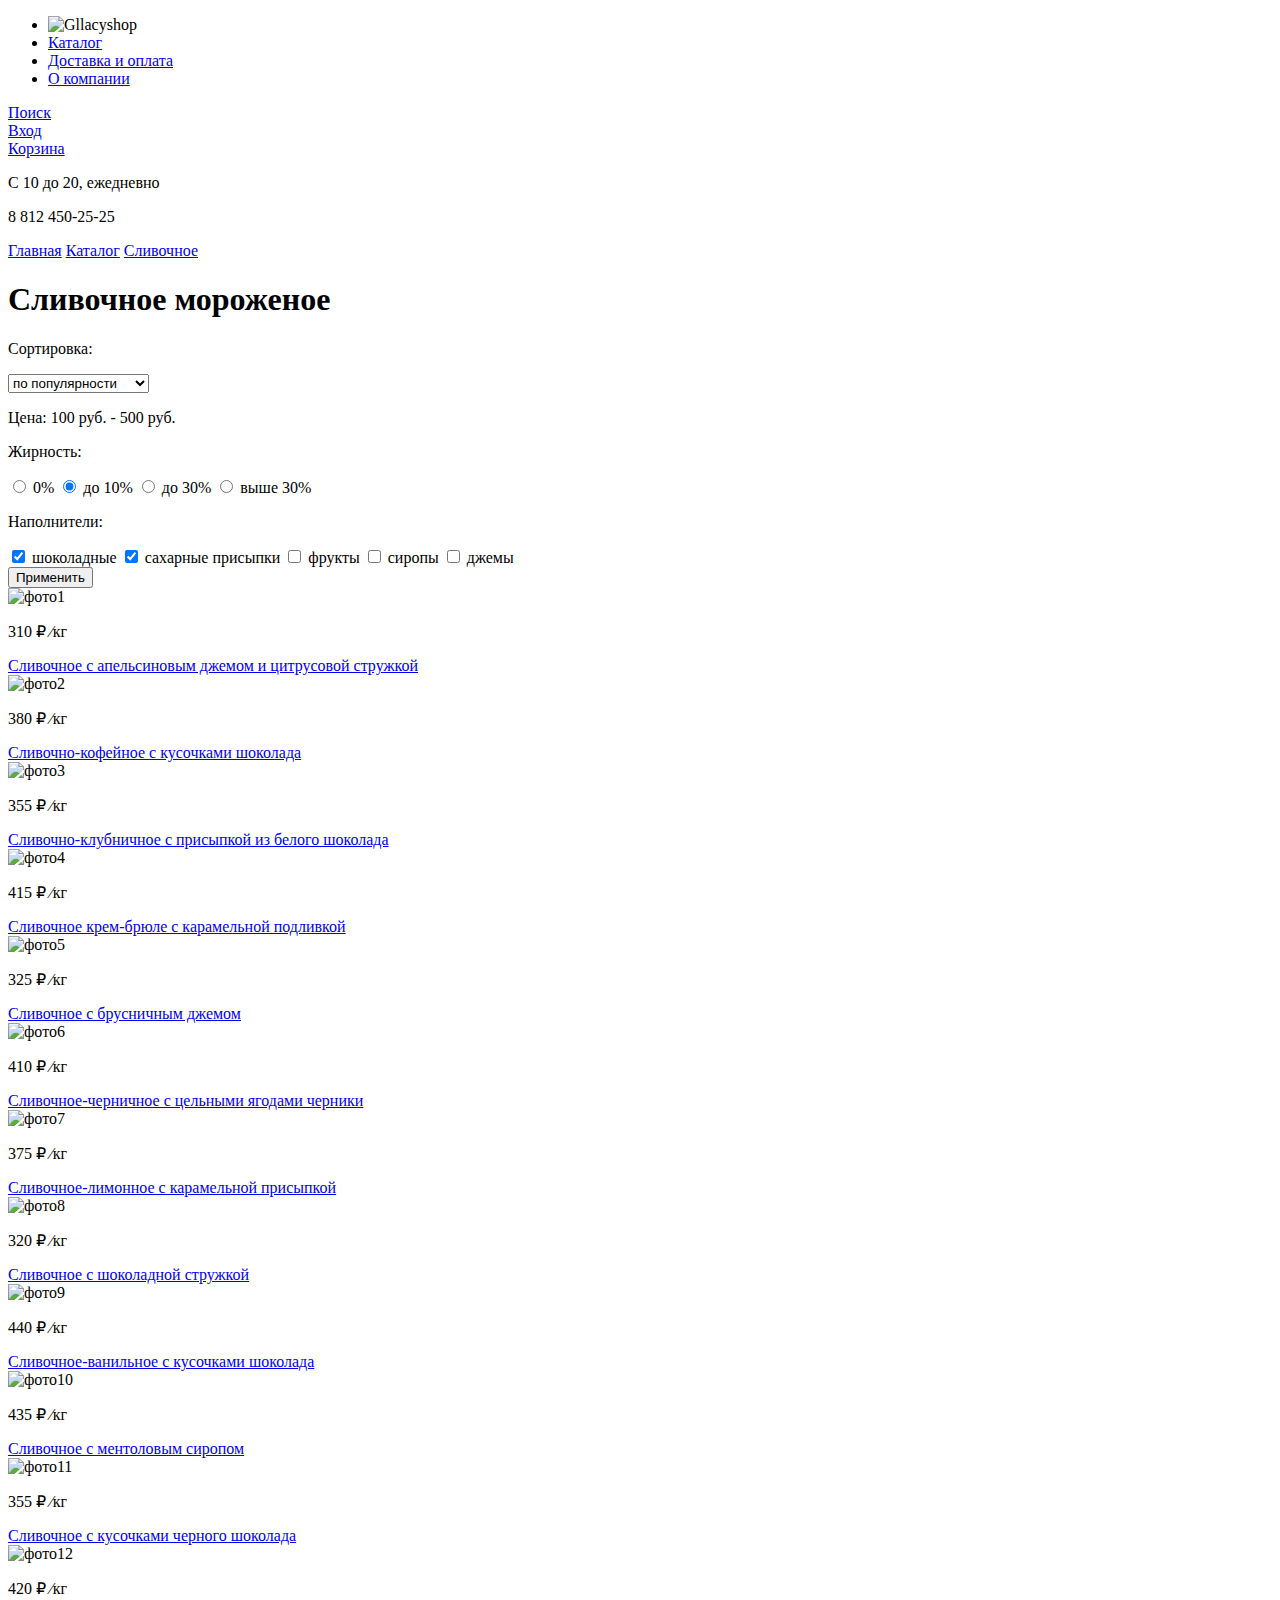
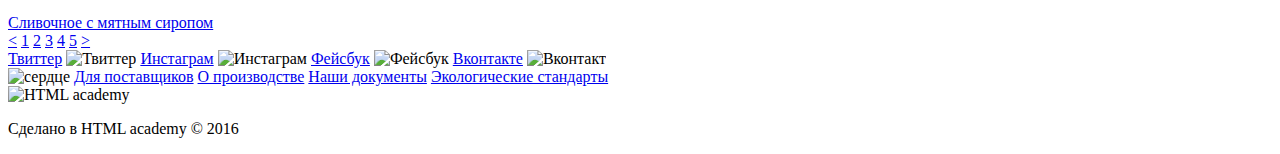
==== catalog.html @ b1a3d91c "сделала разметку страницы каталога" ====
<!DOCTYPE html>
<html lang="ru">
  <head>
    <meta charset="utf-8">
    <title>HTML Academy: Глейси</title>
  </head>
  <body>
	  <header class="main-header">
      <div class="container">
        <nav class="main-navigation">
          <ul>
            <li>
              <div class="index-logo">
                <a href="#" alt="на главную стрницу"></a>
                  <img src="img/icon-logo.png" width="100" height="20" alt="Gllacyshop">
              </div>
            </li>
            <li>
              <a href="#">Каталог</a>
            </li>
            <li>
              <a href="#">Доставка и оплата</a>
            </li>
            <li>
              <a href="#">О компании</a>
            </li>
          </ul>
        </nav>
        <div class="search">
        	<a class="page-search" href="#">Поиск</a>
        </div>
        <div class="user-block">
          <a class="login" href="#">Вход</a>
        </div>
        <div class="basket">
        	<a class="page-basket" href="#">Корзина</a>
           <!--всплывающие окна-->
        </div>
        <div class="info">
        	<p class="time">C 10 до 20, ежедневно</p>
        	<p class="telepfone">8 812 450-25-25</p>
        </div>
      </div>
    </header>
    <main class="container">
    	<div class="title-page">
        <div class="breadcrumbs">
          <a href="#">Главная</a>
          <a href="#">Каталог</a>
          <a class="no-activ" href="#">Сливочное</a>
        </div>
        <div class="title">
          <h1>Сливочное мороженое</h1>
        </div>
      </div>
      <form action="#" method="post" class="filters">
        <div class="filter-collating">
          <p class="filter-title">Сортировка:</p>
          <select name="collating">
            <option value="по популярности">по популярности</option>
            <option value="сначала недорогие">сначала недорогие</option>
            <option value="сначала дорогие">сначала дорогие</option>
            <option value="по жирности">по жирности</option>
          </select>
        </div>
        <div class="filter-price">
          <p class="filter-title">Цена: 100 руб. - 500 руб.</p>
          <div class="range-controls">
            <div class="scale">
              <div style="margin-left:50px; width:100px;" class="bar"></div>
            </div>
            <div class="toggle min-toggle"></div>
            <div class="toggle max-toggle"></div>
          </div>
        </div>
        <div class="filter-fat">
          <p class="filter-title">Жирность:</p>
          <div class="fat-button">
            <input class="cycle" type="radio">
              <label for="option-field">0%</label>
            <input class="cycle" type="radio" checked>
              <label for="option-field">до 10%</label>
            <input class="cycle" type="radio">
              <label for="option-field">до 30%</label>
            <input class="cycle" type="radio">
              <label for="option-field">выше 30%</label>
          </div>
        </div>
        <div class="filter-topping">
          <p class="filter-title">Наполнители:</p>
          <div class="topping-button">
            <input class="square" type="checkbox" checked>
              <label for="option-field">шоколадные</label>
            <input class="square" type="checkbox" checked>
              <label for="option-field">сахарные присыпки</label>
            <input class="square" type="checkbox">
              <label for="option-field">фрукты</label>
            <input class="square" type="checkbox">
              <label for="option-field">сиропы</label>
            <input class="square" type="checkbox">
              <label for="option-field">джемы</label>
          </div>
        </div>
        <input class="box-use" type="submit" value="Применить">
      </form>  
      </div>
  		<div class="product">
  			<div class="product-preview">
  				<img src="img/product-foto-1.png" class="foto-preview" width="100" height="100" alt="фото1">
  				<p class="price">310 &#8381; &frasl;кг</p>
  				<a class="preview-text" href="#">Сливочное с апельсиновым джемом и цитрусовой стружкой</a>
  			</div>
  			<div class="product-preview">
  				<img src="img/product-foto-2.png" class="foto-preview" width="100" height="100" alt="фото2">
  				<p class="price">380 &#8381; &frasl;кг</p>
  				<a class="preview-text" href="#">Сливочно-кофейное с кусочками шоколада</a>
  			</div>
  			<div class="product-preview">
  				<img src="img/product-foto-3.png" class="foto-preview" width="100" height="100" alt="фото3">
  				<p class="price">355 &#8381; &frasl;кг</p>
  				<a class="preview-text" href="#">Сливочно-клубничное с присыпкой из белого шоколада</a>
          <!--<a class="btn" href="#">Быстрый просмотр</a>-->
  			</div>
  			<div class="product-preview">
  				<img src="img/product-foto-4.png" class="foto-preview" width="100" height="100" alt="фото4">
  				<p class="price">415 &#8381; &frasl;кг</p>
  				<a class="preview-text" href="#">Сливочное крем-брюле с карамельной подливкой</a>
  			</div>
        <div class="product-preview">
          <img src="img/product-foto-5.png" class="foto-preview" width="100" height="100" alt="фото5">
          <p class="price">325 &#8381; &frasl;кг</p>
          <a class="preview-text" href="#">Сливочное с брусничным джемом</a>
        </div>
        <div class="product-preview">
          <img src="img/product-foto-6.png" class="foto-preview" width="100" height="100" alt="фото6">
          <p class="price">410 &#8381; &frasl;кг</p>
          <a class="preview-text" href="#">Сливочное-черничное с цельными ягодами черники</a>
        </div>
        <div class="product-preview">
          <img src="img/product-foto-7.png" class="foto-preview" width="100" height="100" alt="фото7">
          <p class="price">375 &#8381; &frasl;кг</p>
          <a class="preview-text" href="#">Сливочное-лимонное с карамельной присыпкой</a>
        </div>
        <div class="product-preview">
          <img src="img/product-foto-8.png" class="foto-preview" width="100" height="100" alt="фото8">
          <p class="price">320 &#8381; &frasl;кг</p>
          <a class="preview-text" href="#">Сливочное с шоколадной стружкой</a>
        </div>
        <div class="product-preview">
          <img src="img/product-foto-9.png" class="foto-preview" width="100" height="100" alt="фото9">
          <p class="price">440 &#8381; &frasl;кг</p>
          <a class="preview-text" href="#">Сливочное-ванильное с кусочками шоколада</a>
        </div>
        <div class="product-preview">
          <img src="img/product-foto-10.png" class="foto-preview" width="100" height="100" alt="фото10">
          <p class="price">435 &#8381; &frasl;кг</p>
          <a class="preview-text" href="#">Сливочное с ментоловым сиропом</a>
        </div>
        <div class="product-preview">
          <img src="img/product-foto-11.png" class="foto-preview" width="100" height="100" alt="фото11">
          <p class="price">355 &#8381; &frasl;кг</p>
          <a class="preview-text" href="#">Сливочное с кусочками черного шоколада</a>
        </div>
        <div class="product-preview">
          <img src="img/product-foto-12.png" class="foto-preview" width="100" height="100" alt="фото12">
          <p class="price">420 &#8381; &frasl;кг</p>
          <a class="preview-text" href="#">Сливочное с мятным сиропом</a>
        </div>
  		</div>
      <div class="page">
        <a href="#"><</a>
        <a href="#">1</a>
        <a href="#">2</a>
        <a href="#">3</a>
        <a href="#">4</a>
        <a href="#">5</a>
        <a href="#">></a>
      </div>
    </main>
    <footer class="main-footer">
      <div class="container">
        <section class="footer-social">
	        <a class="social-btn social-btn-tw" href="#">Твиттер</a>
            <img src="img/logo-tw.png" class="foto-preview" width="10" height="10" alt="Твиттер">
	        <a class="social-btn social-btn-inst" href="#">Инстаграм</a>
            <img src="img/logo-ig.png" class="foto-preview" width="10" height="10" alt="Инстаграм">
	        <a class="social-btn social-btn-fb" href="#">Фейсбук</a>
            <img src="img/logo-fb.png" class="foto-preview" width="10" height="10" alt="Фейсбук">
          <a class="social-btn social-btn-vk" href="#">Вконтакте</a>
            <img src="img/logo-vk.png" class="foto-preview" width="10" height="10" alt="Вконтакт">
        </section>
        <div class="detail">
          <img src="img/icone-heart.png" class="heart" width="10" height="10" alt="сердце">
        	<a class="detail-text" href="#">Для поставщиков</a>
        	<a class="detail-text" href="#">О производстве</a>
        	<a class="detail-text" href="#">Наши документы</a>
        	<a class="detail-text" href="#">Экологические стандарты</a>
        </div>
        <section class="footer-copyright">
          <div class="icon-logo">
            <a href="#" alt="на сайт разработчика"></a>
	            <img src="img/icon-logo.png" width="100" height="20" alt="HTML academy">
	          <p>Сделано в HTML academy &copy; 2016</p>
          </div>
        </section>
      </div>
    </footer>
  </body>
</html>
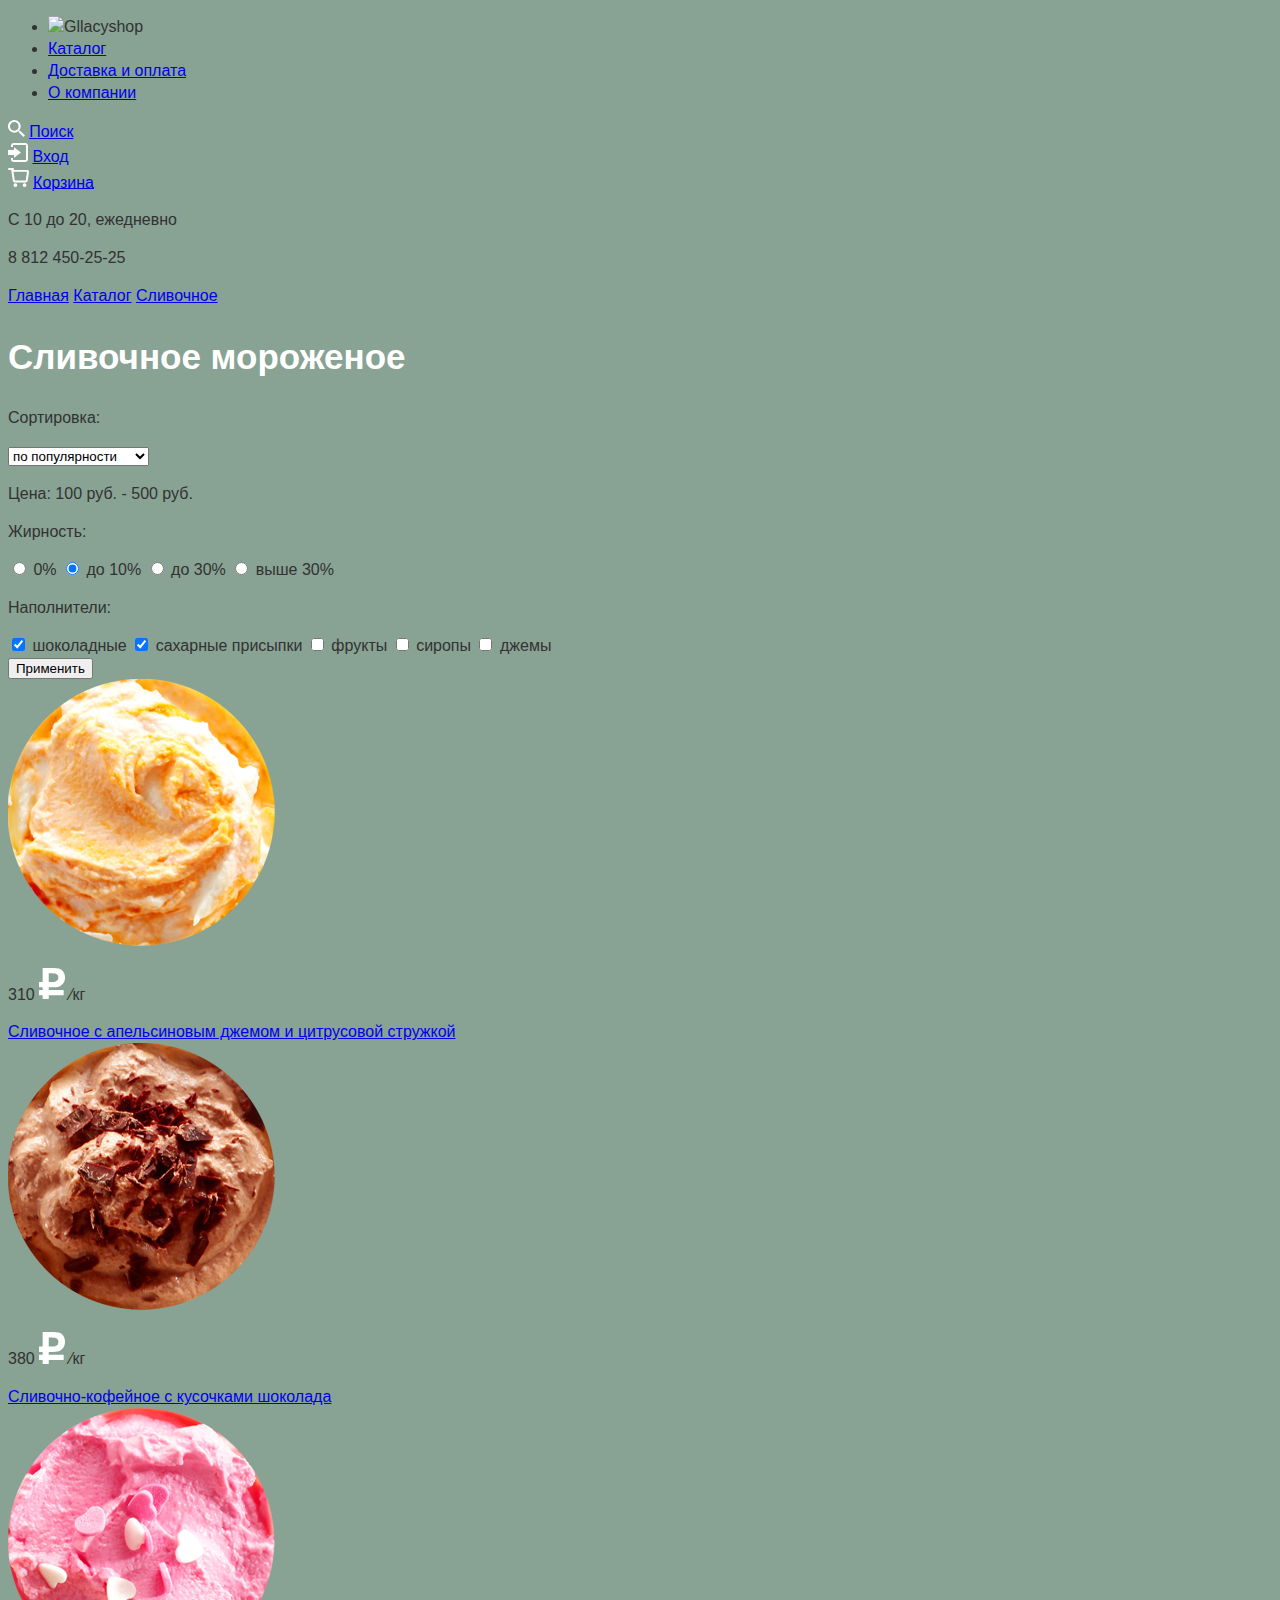
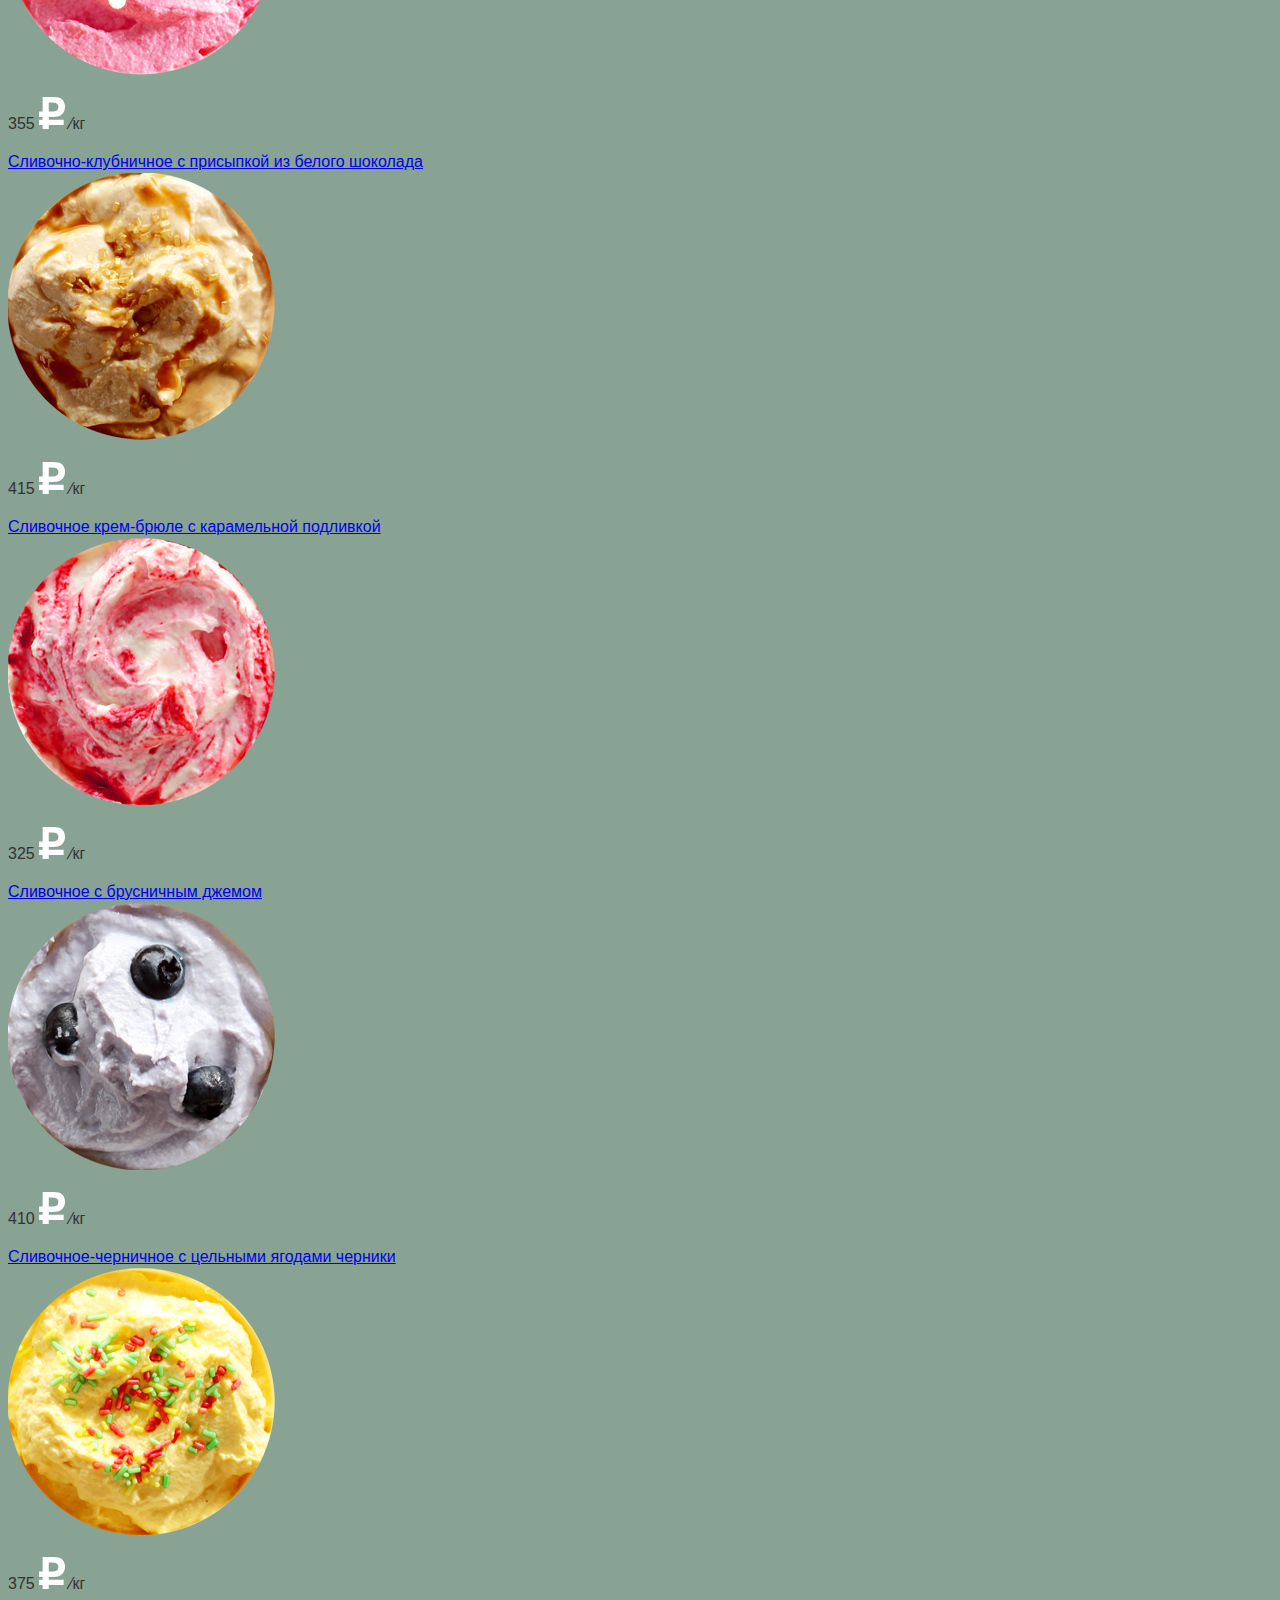
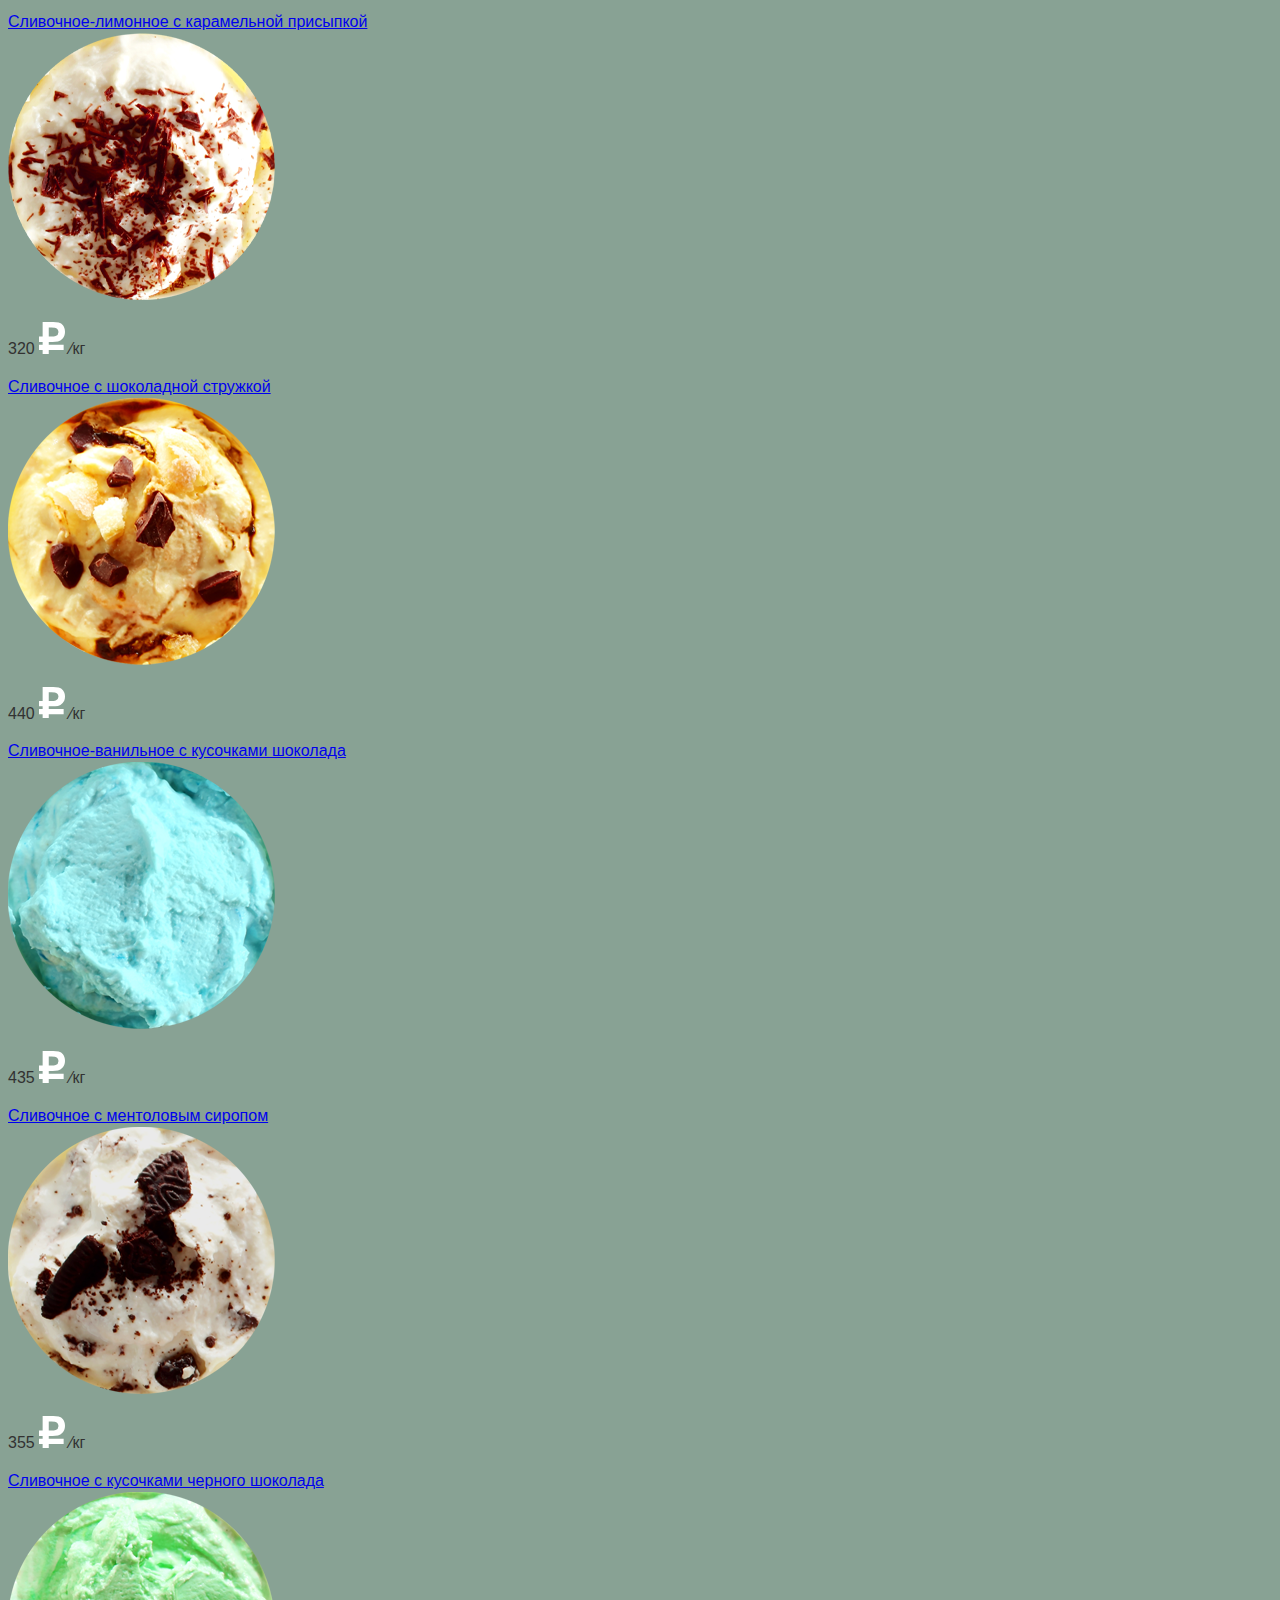
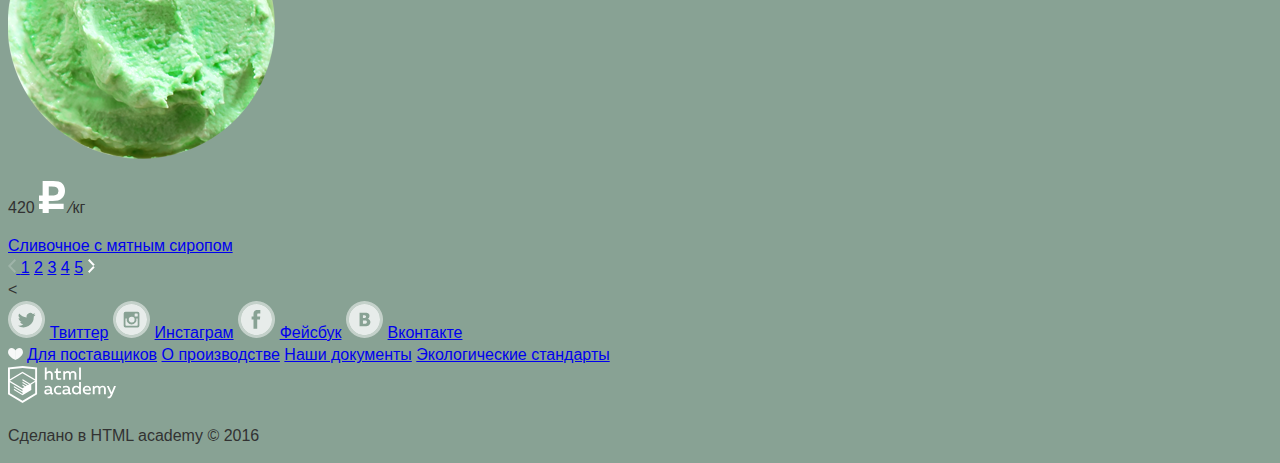
==== commit e39e4bb4: "подключила стили к разметке" ====
--- a/catalog.html
+++ b/catalog.html
@@ -2,6 +2,7 @@
 <html lang="ru">
   <head>
     <meta charset="utf-8">
+    <link href="css/style.css" rel="stylesheet">
     <title>HTML Academy: Глейси</title>
   </head>
   <body>
@@ -12,7 +13,7 @@
             <li>
               <div class="index-logo">
                 <a href="#" alt="на главную стрницу"></a>
-                  <img src="img/icon-logo.png" width="100" height="20" alt="Gllacyshop">
+                  <img src="img/logo.svg" alt="Gllacyshop">
               </div>
             </li>
             <li>
@@ -27,18 +28,23 @@
           </ul>
         </nav>
         <div class="search">
-        	<a class="page-search" href="#">Поиск</a>
+          <img src="img/icon-search.svg" alt="Лупа»">
+          <a class="page-search" href="#">Поиск</a>
+            <!--всплывающие окна-->
         </div>
         <div class="user-block">
-          <a class="login" href="#">Вход</a>
+          <img src="img/icon-input.svg" alt="Вход»">
+          <a class="login" href="#">Вход</a> 
+            <!--всплывающие окна-->
         </div>
         <div class="basket">
-        	<a class="page-basket" href="#">Корзина</a>
-           <!--всплывающие окна-->
+          <img src="img/icon-basket.svg" alt="Корзина»">
+          <a class="page-basket" href="#">Корзина</a>
+            <!--всплывающие окна-->
         </div>
         <div class="info">
-        	<p class="time">C 10 до 20, ежедневно</p>
-        	<p class="telepfone">8 812 450-25-25</p>
+          <p class="time">C 10 до 20, ежедневно</p>
+          <p class="telepfone">8 812 450-25-25</p>
         </div>
       </div>
     </header>
@@ -50,7 +56,7 @@
           <a class="no-activ" href="#">Сливочное</a>
         </div>
         <div class="title">
-          <h1>Сливочное мороженое</h1>
+          <h2>Сливочное мороженое</h2>
         </div>
       </div>
       <form action="#" method="post" class="filters">
@@ -103,104 +109,107 @@
         </div>
         <input class="box-use" type="submit" value="Применить">
       </form>  
-      </div>
   		<div class="product">
   			<div class="product-preview">
-  				<img src="img/product-foto-1.png" class="foto-preview" width="100" height="100" alt="фото1">
-  				<p class="price">310 &#8381; &frasl;кг</p>
+  				<img src="img/product-foto-1.png" class="foto-preview" alt="фото1">
+  				<p class="price">310 <img src="img/p.svg" class="ruble" alt="P"> &frasl;кг</p>
   				<a class="preview-text" href="#">Сливочное с апельсиновым джемом и цитрусовой стружкой</a>
   			</div>
   			<div class="product-preview">
-  				<img src="img/product-foto-2.png" class="foto-preview" width="100" height="100" alt="фото2">
-  				<p class="price">380 &#8381; &frasl;кг</p>
+  				<img src="img/product-foto-2.png" class="foto-preview" alt="фото2">
+  				<p class="price">380 <img src="img/p.svg" class="ruble" alt="P"> &frasl;кг</p>
   				<a class="preview-text" href="#">Сливочно-кофейное с кусочками шоколада</a>
   			</div>
   			<div class="product-preview">
-  				<img src="img/product-foto-3.png" class="foto-preview" width="100" height="100" alt="фото3">
-  				<p class="price">355 &#8381; &frasl;кг</p>
+  				<img src="img/product-foto-3.png" class="foto-preview" alt="фото3">
+  				<p class="price">355 <img src="img/p.svg" class="ruble" alt="P"> &frasl;кг</p>
   				<a class="preview-text" href="#">Сливочно-клубничное с присыпкой из белого шоколада</a>
           <!--<a class="btn" href="#">Быстрый просмотр</a>-->
   			</div>
   			<div class="product-preview">
-  				<img src="img/product-foto-4.png" class="foto-preview" width="100" height="100" alt="фото4">
-  				<p class="price">415 &#8381; &frasl;кг</p>
+  				<img src="img/product-foto-4.png" class="foto-preview" alt="фото4">
+  				<p class="price">415 <img src="img/p.svg" class="ruble" alt="P"> &frasl;кг</p>
   				<a class="preview-text" href="#">Сливочное крем-брюле с карамельной подливкой</a>
   			</div>
         <div class="product-preview">
-          <img src="img/product-foto-5.png" class="foto-preview" width="100" height="100" alt="фото5">
-          <p class="price">325 &#8381; &frasl;кг</p>
+          <img src="img/product-foto-5.png" class="foto-preview" alt="фото5">
+          <p class="price">325 <img src="img/p.svg" class="ruble" alt="P"> &frasl;кг</p>
           <a class="preview-text" href="#">Сливочное с брусничным джемом</a>
         </div>
         <div class="product-preview">
-          <img src="img/product-foto-6.png" class="foto-preview" width="100" height="100" alt="фото6">
-          <p class="price">410 &#8381; &frasl;кг</p>
+          <img src="img/product-foto-6.png" class="foto-preview" alt="фото6">
+          <p class="price">410 <img src="img/p.svg" class="ruble" alt="P"> &frasl;кг</p>
           <a class="preview-text" href="#">Сливочное-черничное с цельными ягодами черники</a>
         </div>
         <div class="product-preview">
-          <img src="img/product-foto-7.png" class="foto-preview" width="100" height="100" alt="фото7">
-          <p class="price">375 &#8381; &frasl;кг</p>
+          <img src="img/product-foto-7.png" class="foto-preview" alt="фото7">
+          <p class="price">375 <img src="img/p.svg" class="ruble" alt="P"> &frasl;кг</p>
           <a class="preview-text" href="#">Сливочное-лимонное с карамельной присыпкой</a>
         </div>
         <div class="product-preview">
-          <img src="img/product-foto-8.png" class="foto-preview" width="100" height="100" alt="фото8">
-          <p class="price">320 &#8381; &frasl;кг</p>
+          <img src="img/product-foto-8.png" class="foto-preview" alt="фото8">
+          <p class="price">320 <img src="img/p.svg" class="ruble" alt="P"> &frasl;кг</p>
           <a class="preview-text" href="#">Сливочное с шоколадной стружкой</a>
         </div>
         <div class="product-preview">
-          <img src="img/product-foto-9.png" class="foto-preview" width="100" height="100" alt="фото9">
-          <p class="price">440 &#8381; &frasl;кг</p>
+          <img src="img/product-foto-9.png" class="foto-preview" alt="фото9">
+          <p class="price">440 <img src="img/p.svg" class="ruble" alt="P"> &frasl;кг</p>
           <a class="preview-text" href="#">Сливочное-ванильное с кусочками шоколада</a>
         </div>
         <div class="product-preview">
-          <img src="img/product-foto-10.png" class="foto-preview" width="100" height="100" alt="фото10">
-          <p class="price">435 &#8381; &frasl;кг</p>
+          <img src="img/product-foto-10.png" class="foto-preview" alt="фото10">
+          <p class="price">435 <img src="img/p.svg" class="ruble" alt="P"> &frasl;кг</p>
           <a class="preview-text" href="#">Сливочное с ментоловым сиропом</a>
         </div>
         <div class="product-preview">
-          <img src="img/product-foto-11.png" class="foto-preview" width="100" height="100" alt="фото11">
-          <p class="price">355 &#8381; &frasl;кг</p>
+          <img src="img/product-foto-11.png" class="foto-preview" alt="фото11">
+          <p class="price">355 <img src="img/p.svg" class="ruble" alt="P"> &frasl;кг</p>
           <a class="preview-text" href="#">Сливочное с кусочками черного шоколада</a>
         </div>
         <div class="product-preview">
-          <img src="img/product-foto-12.png" class="foto-preview" width="100" height="100" alt="фото12">
-          <p class="price">420 &#8381; &frasl;кг</p>
+          <img src="img/product-foto-12.png" class="foto-preview" alt="фото12">
+          <p class="price">420 <img src="img/p.svg" class="ruble" alt="P"> &frasl;кг</p>
           <a class="preview-text" href="#">Сливочное с мятным сиропом</a>
         </div>
   		</div>
       <div class="page">
-        <a href="#"><</a>
+        <a href="#">
+          <img src="img/<.svg" class="metka" alt="<">
+        </a>
         <a href="#">1</a>
         <a href="#">2</a>
         <a href="#">3</a>
         <a href="#">4</a>
         <a href="#">5</a>
-        <a href="#">></a>
+        <a href="#">
+          <img src="img/>.svg" class="metka" alt=">">
+        </a>
       </div>
     </main>
-    <footer class="main-footer">
+    <<footer class="main-footer">
       <div class="container">
         <section class="footer-social">
-	        <a class="social-btn social-btn-tw" href="#">Твиттер</a>
-            <img src="img/logo-tw.png" class="foto-preview" width="10" height="10" alt="Твиттер">
-	        <a class="social-btn social-btn-inst" href="#">Инстаграм</a>
-            <img src="img/logo-ig.png" class="foto-preview" width="10" height="10" alt="Инстаграм">
-	        <a class="social-btn social-btn-fb" href="#">Фейсбук</a>
-            <img src="img/logo-fb.png" class="foto-preview" width="10" height="10" alt="Фейсбук">
+          <img src="img/icone-tw.svg" class="icon-social" alt="твиттер">
+          <a class="social-btn social-btn-tw" href="#">Твиттер</a> 
+          <img src="img/icone-inst.svg" class="icon-social" alt="инстограм">
+          <a class="social-btn social-btn-inst" href="#">Инстаграм</a>
+          <img src="img/icone-fb.svg" class="icon-social" alt="фейсбук">
+          <a class="social-btn social-btn-fb" href="#">Фейсбук</a>
+          <img src="img/icone-vk.svg" class="icon-social" alt="вконтакт">
           <a class="social-btn social-btn-vk" href="#">Вконтакте</a>
-            <img src="img/logo-vk.png" class="foto-preview" width="10" height="10" alt="Вконтакт">
         </section>
         <div class="detail">
-          <img src="img/icone-heart.png" class="heart" width="10" height="10" alt="сердце">
-        	<a class="detail-text" href="#">Для поставщиков</a>
-        	<a class="detail-text" href="#">О производстве</a>
-        	<a class="detail-text" href="#">Наши документы</a>
-        	<a class="detail-text" href="#">Экологические стандарты</a>
+          <img src="img/heart.svg" class="heart" alt="сердце">
+          <a class="detail-text" href="#">Для поставщиков</a>
+          <a class="detail-text" href="#">О производстве</a>
+          <a class="detail-text" href="#">Наши документы</a>
+          <a class="detail-text" href="#">Экологические стандарты</a>
         </div>
         <section class="footer-copyright">
           <div class="icon-logo">
             <a href="#" alt="на сайт разработчика"></a>
-	            <img src="img/icon-logo.png" width="100" height="20" alt="HTML academy">
-	          <p>Сделано в HTML academy &copy; 2016</p>
+              <img src="img/logo-html.svg" alt="HTML academy">
+            <p>Сделано в HTML academy &copy; 2016</p>
           </div>
         </section>
       </div>
--- a/css/style.css
+++ b/css/style.css
@@ -0,0 +1,32 @@
+body {
+font-size: 16px; 
+line-height: 22px;
+color: #323232; 
+font-weight: normal;
+font-family: "Roboto", sans-serif;
+background: #88a294;
+}
+
+h1 {
+font-size: 60px; 
+line-height: 60px;
+color: #ffffff; 
+font-weight: bold;
+font-family: "Roboto", sans-serif;
+}
+
+h2 {
+font-size: 35px; 
+line-height: 41px;
+color: #ffffff; 
+font-weight: bold;
+font-family: "Roboto", sans-serif;
+}
+
+h3 {
+font-size: 24px; 
+line-height: 30px;
+color: #323232; 
+font-weight: bold;
+font-family: "Roboto", sans-serif;
+}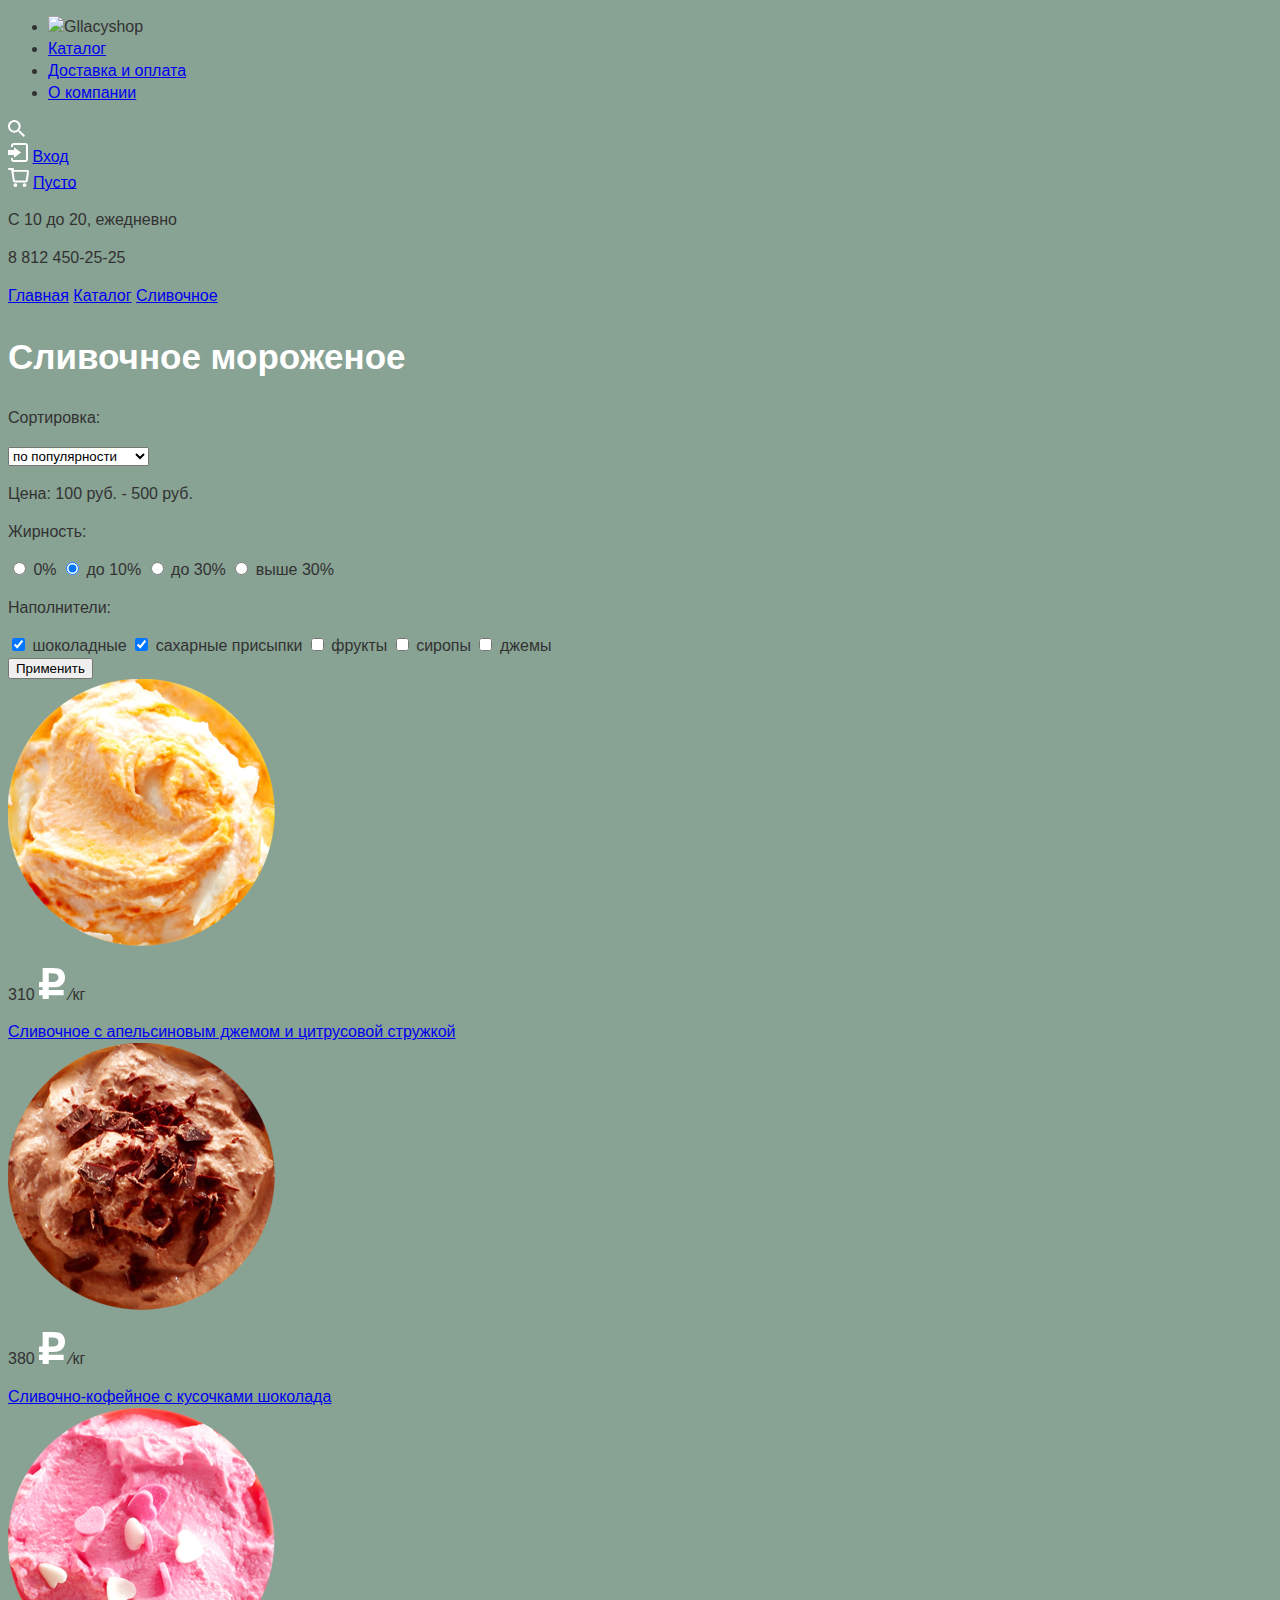
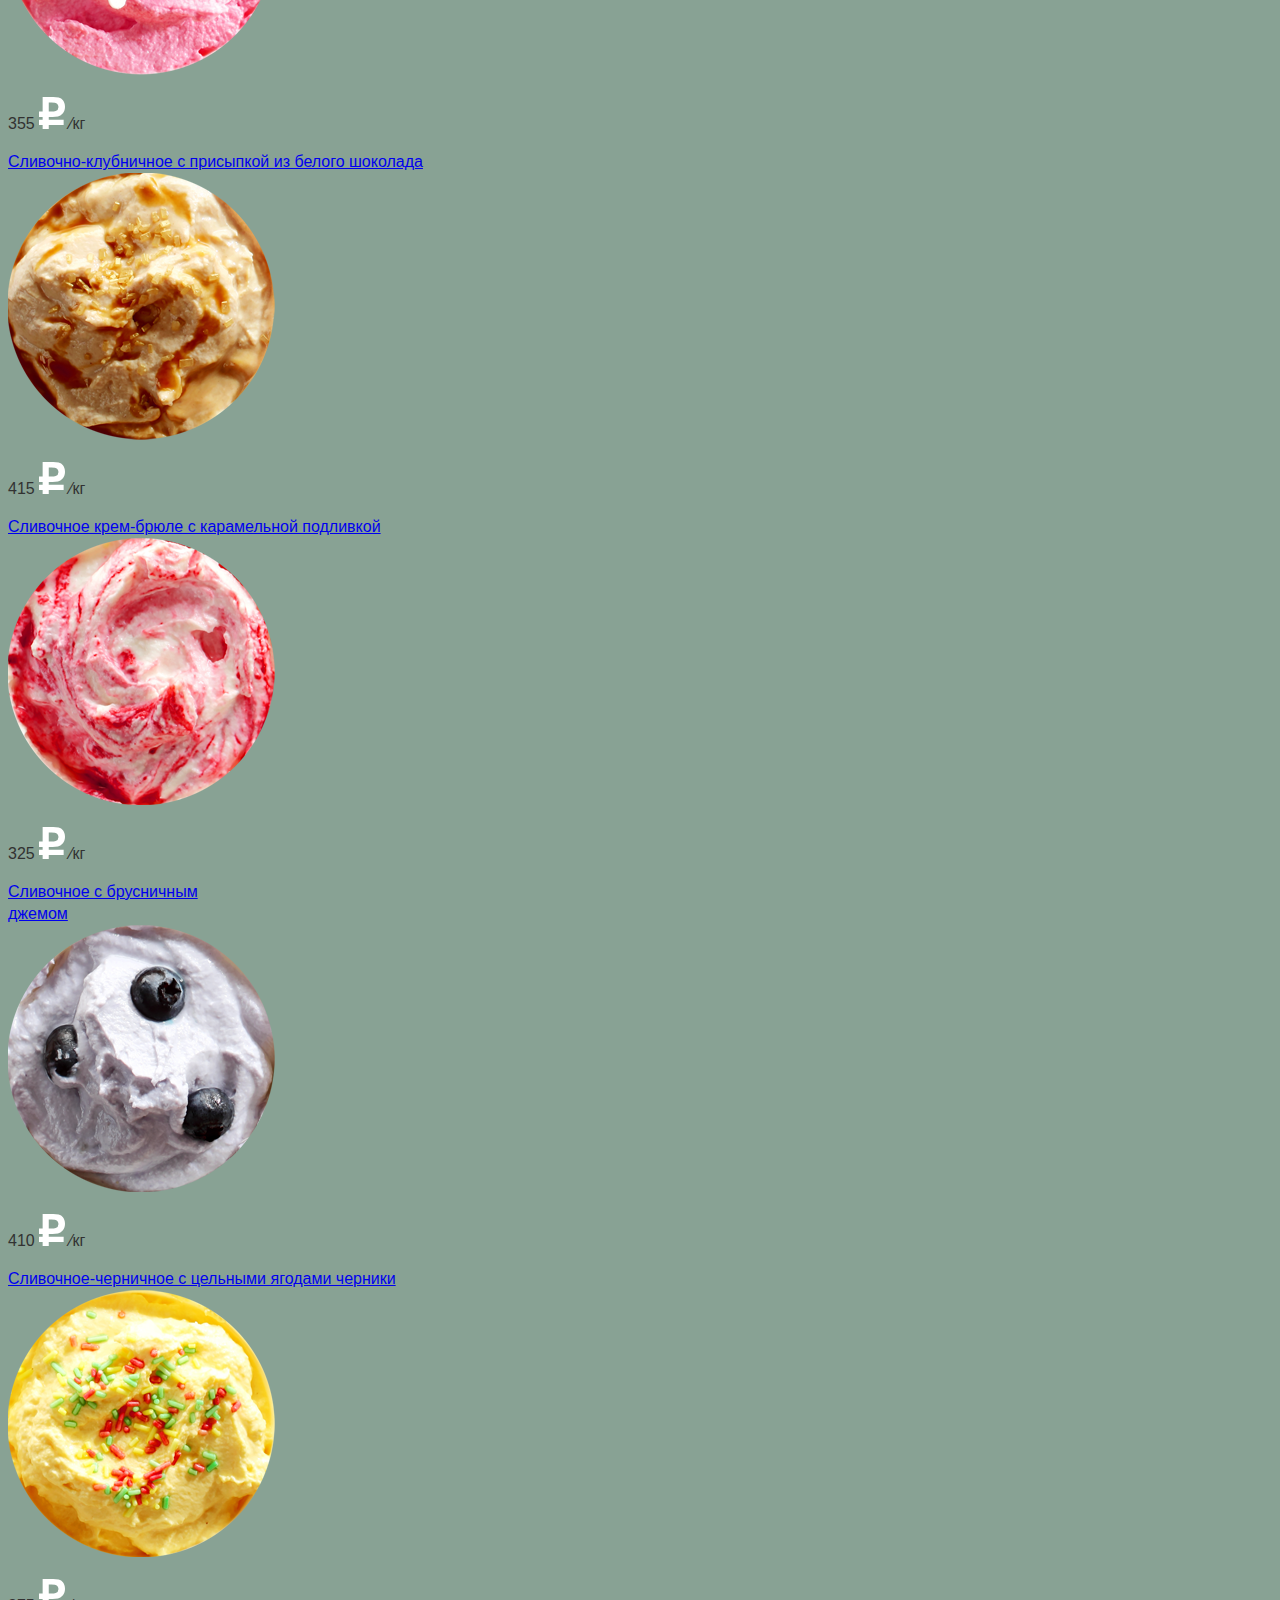
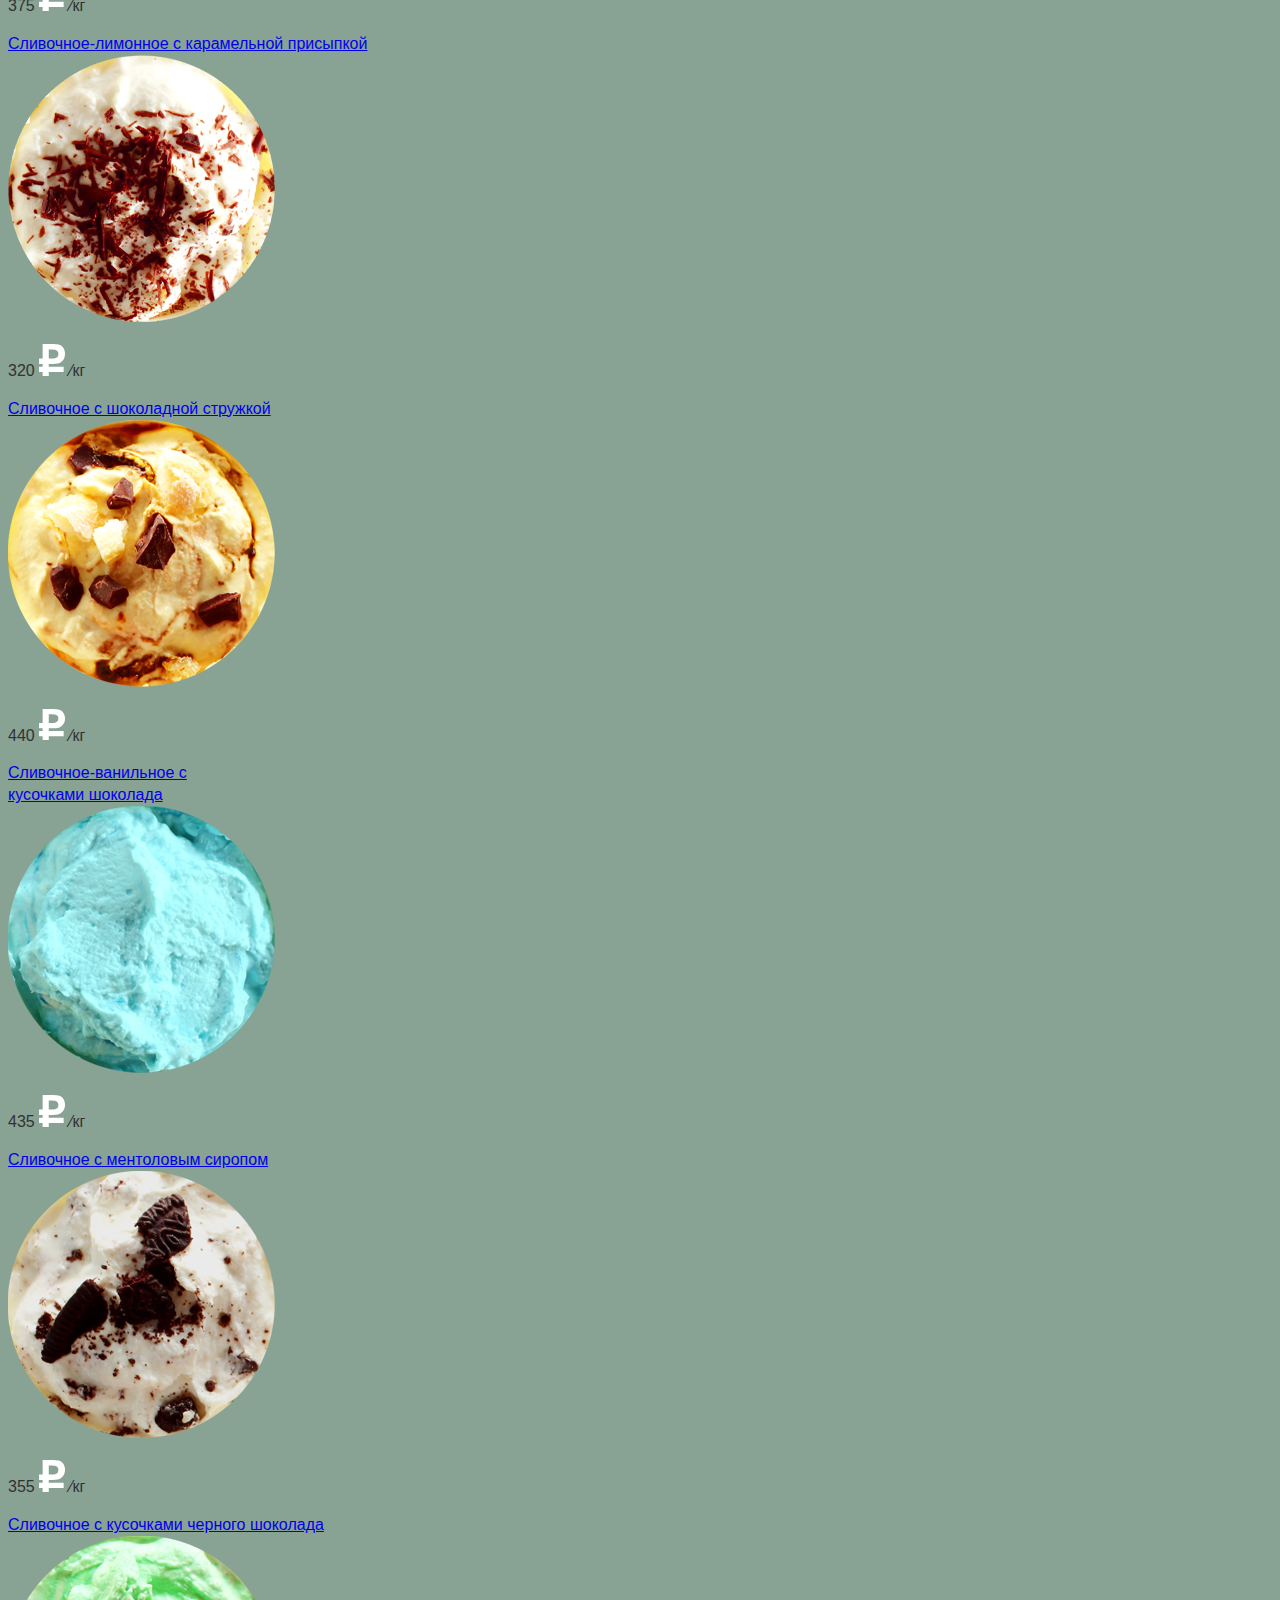
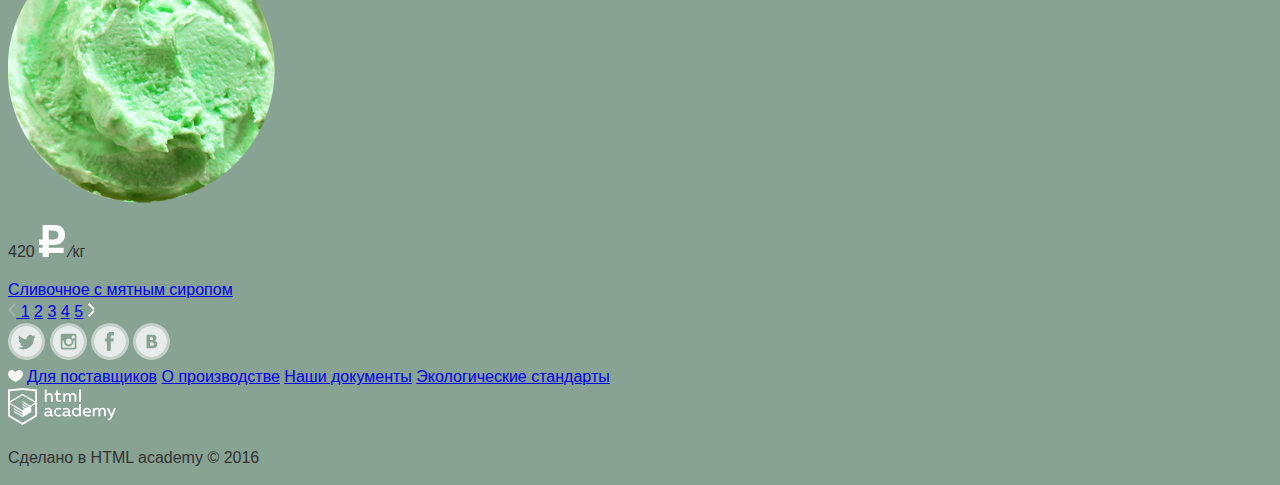
==== commit 97a5bb6b: "поправила код под сетку" ====
--- a/catalog.html
+++ b/catalog.html
@@ -2,18 +2,17 @@
 <html lang="ru">
   <head>
     <meta charset="utf-8">
-    <link href="css/style.css" rel="stylesheet">
+    <link rel="stylesheet" href="css/style.css">
     <title>HTML Academy: Глейси</title>
   </head>
   <body>
 	  <header class="main-header">
-      <div class="container">
+      <div class="container clearfix">
         <nav class="main-navigation">
           <ul>
             <li>
               <div class="index-logo">
-                <a href="#" alt="на главную стрницу"></a>
-                  <img src="img/logo.svg" alt="Gllacyshop">
+                <img src="img/logo.svg" alt="Gllacyshop">
               </div>
             </li>
             <li>
@@ -27,28 +26,30 @@
             </li>
           </ul>
         </nav>
-        <div class="search">
-          <img src="img/icon-search.svg" alt="Лупа»">
-          <a class="page-search" href="#">Поиск</a>
-            <!--всплывающие окна-->
-        </div>
-        <div class="user-block">
-          <img src="img/icon-input.svg" alt="Вход»">
-          <a class="login" href="#">Вход</a> 
-            <!--всплывающие окна-->
-        </div>
-        <div class="basket">
-          <img src="img/icon-basket.svg" alt="Корзина»">
-          <a class="page-basket" href="#">Корзина</a>
-            <!--всплывающие окна-->
-        </div>
-        <div class="info">
-          <p class="time">C 10 до 20, ежедневно</p>
-          <p class="telepfone">8 812 450-25-25</p>
+        <div class="user-info" class="frame">
+          <div class="search">
+            <img src="img/icon-search.svg" alt="Лупа»">
+            <a class="page-search" href="#"></a>
+              <!--всплывающие окна-->
+          </div>
+          <div class="user-block class="frame"">
+            <img src="img/icon-input.svg" alt="Вход»">
+            <a class="login" href="#">Вход</a> 
+              <!--всплывающие окна-->
+          </div>
+          <div class="basket class="frame"">
+            <img src="img/icon-basket.svg" alt="Корзина»">
+            <a class="page-basket" href="#">Пусто</a>
+              <!--всплывающие окна-->
+          </div>
+          <div class="info">
+            <p class="time">C 10 до 20, ежедневно</p>
+            <p class="telepfone">8 812 450-25-25</p>
+          </div>
         </div>
       </div>
     </header>
-    <main class="container">
+    <main class="container clearfix">
     	<div class="title-page">
         <div class="breadcrumbs">
           <a href="#">Главная</a>
@@ -59,114 +60,124 @@
           <h2>Сливочное мороженое</h2>
         </div>
       </div>
-      <form action="#" method="post" class="filters">
-        <div class="filter-collating">
-          <p class="filter-title">Сортировка:</p>
-          <select name="collating">
-            <option value="по популярности">по популярности</option>
-            <option value="сначала недорогие">сначала недорогие</option>
-            <option value="сначала дорогие">сначала дорогие</option>
-            <option value="по жирности">по жирности</option>
-          </select>
-        </div>
-        <div class="filter-price">
-          <p class="filter-title">Цена: 100 руб. - 500 руб.</p>
-          <div class="range-controls">
-            <div class="scale">
-              <div style="margin-left:50px; width:100px;" class="bar"></div>
+      <form action="#" method="post">
+        <div class="filters">
+          <div class="filter-collating">
+            <p class="filter-title">Сортировка:</p>
+            <select name="collating frame">
+              <option value="по популярности">по популярности</option>
+              <option value="сначала недорогие">сначала недорогие</option>
+              <option value="сначала дорогие">сначала дорогие</option>
+              <option value="по жирности">по жирности</option>
+            </select>
+          </div>  
+        </div>
+        <div class="filters">
+          <div class="filter-price">
+            <p class="filter-title">Цена: 100 руб. - 500 руб.</p>
+            <div class="range-controls frame">
+              <div class="scale">
+                <div style="margin-left:50px; width:100px;" class="bar"></div>
+              </div>
+              <div class="toggle min-toggle"></div>
+              <div class="toggle max-toggle"></div>
             </div>
-            <div class="toggle min-toggle"></div>
-            <div class="toggle max-toggle"></div>
-          </div>
-        </div>
-        <div class="filter-fat">
-          <p class="filter-title">Жирность:</p>
-          <div class="fat-button">
-            <input class="cycle" type="radio">
-              <label for="option-field">0%</label>
-            <input class="cycle" type="radio" checked>
-              <label for="option-field">до 10%</label>
-            <input class="cycle" type="radio">
-              <label for="option-field">до 30%</label>
-            <input class="cycle" type="radio">
-              <label for="option-field">выше 30%</label>
-          </div>
-        </div>
-        <div class="filter-topping">
-          <p class="filter-title">Наполнители:</p>
-          <div class="topping-button">
-            <input class="square" type="checkbox" checked>
-              <label for="option-field">шоколадные</label>
-            <input class="square" type="checkbox" checked>
-              <label for="option-field">сахарные присыпки</label>
-            <input class="square" type="checkbox">
-              <label for="option-field">фрукты</label>
-            <input class="square" type="checkbox">
-              <label for="option-field">сиропы</label>
-            <input class="square" type="checkbox">
-              <label for="option-field">джемы</label>
-          </div>
-        </div>
-        <input class="box-use" type="submit" value="Применить">
+          </div>  
+        </div>
+        <div class="filters">
+          <div class="filter-fat">
+            <p class="filter-title">Жирность:</p>
+            <div class="fat-button frame">
+              <input class="cycle" type="radio">
+                <label for="option-field">0%</label>
+              <input class="cycle" type="radio" checked>
+                <label for="option-field">до 10%</label>
+              <input class="cycle" type="radio">
+                <label for="option-field">до 30%</label>
+              <input class="cycle" type="radio">
+                <label for="option-field">выше 30%</label>
+            </div>
+          </div>
+        </div>  
+        <div class="filters">
+          <div class="filter-topping">
+            <p class="filter-title">Наполнители:</p>
+            <div class="topping-button frame">
+              <input class="square" type="checkbox" checked>
+                <label for="option-field">шоколадные</label>
+              <input class="square" type="checkbox" checked>
+                <label for="option-field">сахарные присыпки</label>
+              <input class="square" type="checkbox">
+                <label for="option-field">фрукты</label>
+              <input class="square" type="checkbox">
+                <label for="option-field">сиропы</label>
+              <input class="square" type="checkbox">
+                <label for="option-field">джемы</label>
+            </div>
+          </div>
+        </div>
+        <div class="filters">  
+          <input class="box-use frame" type="submit" value="Применить">
+        </div>  
       </form>  
-  		<div class="product">
-  			<div class="product-preview">
+  		<div class="product-mini">
+  			<div class="product-preview-mini">
   				<img src="img/product-foto-1.png" class="foto-preview" alt="фото1">
   				<p class="price">310 <img src="img/p.svg" class="ruble" alt="P"> &frasl;кг</p>
   				<a class="preview-text" href="#">Сливочное с апельсиновым джемом и цитрусовой стружкой</a>
   			</div>
-  			<div class="product-preview">
+  			<div class="product-preview-mini">
   				<img src="img/product-foto-2.png" class="foto-preview" alt="фото2">
   				<p class="price">380 <img src="img/p.svg" class="ruble" alt="P"> &frasl;кг</p>
   				<a class="preview-text" href="#">Сливочно-кофейное с кусочками шоколада</a>
   			</div>
-  			<div class="product-preview">
+  			<div class="product-preview-mini">
   				<img src="img/product-foto-3.png" class="foto-preview" alt="фото3">
   				<p class="price">355 <img src="img/p.svg" class="ruble" alt="P"> &frasl;кг</p>
   				<a class="preview-text" href="#">Сливочно-клубничное с присыпкой из белого шоколада</a>
           <!--<a class="btn" href="#">Быстрый просмотр</a>-->
   			</div>
-  			<div class="product-preview">
+  			<div class="product-preview-mini">
   				<img src="img/product-foto-4.png" class="foto-preview" alt="фото4">
   				<p class="price">415 <img src="img/p.svg" class="ruble" alt="P"> &frasl;кг</p>
   				<a class="preview-text" href="#">Сливочное крем-брюле с карамельной подливкой</a>
   			</div>
-        <div class="product-preview">
+        <div class="product-preview-mini">
           <img src="img/product-foto-5.png" class="foto-preview" alt="фото5">
           <p class="price">325 <img src="img/p.svg" class="ruble" alt="P"> &frasl;кг</p>
-          <a class="preview-text" href="#">Сливочное с брусничным джемом</a>
-        </div>
-        <div class="product-preview">
+          <a class="preview-text" href="#">Сливочное с брусничным<br> джемом</a>
+        </div>
+        <div class="product-preview-mini">
           <img src="img/product-foto-6.png" class="foto-preview" alt="фото6">
           <p class="price">410 <img src="img/p.svg" class="ruble" alt="P"> &frasl;кг</p>
           <a class="preview-text" href="#">Сливочное-черничное с цельными ягодами черники</a>
         </div>
-        <div class="product-preview">
+        <div class="product-preview-mini">
           <img src="img/product-foto-7.png" class="foto-preview" alt="фото7">
           <p class="price">375 <img src="img/p.svg" class="ruble" alt="P"> &frasl;кг</p>
           <a class="preview-text" href="#">Сливочное-лимонное с карамельной присыпкой</a>
         </div>
-        <div class="product-preview">
+        <div class="product-preview-mini">
           <img src="img/product-foto-8.png" class="foto-preview" alt="фото8">
           <p class="price">320 <img src="img/p.svg" class="ruble" alt="P"> &frasl;кг</p>
           <a class="preview-text" href="#">Сливочное с шоколадной стружкой</a>
         </div>
-        <div class="product-preview">
+        <div class="product-preview-mini">
           <img src="img/product-foto-9.png" class="foto-preview" alt="фото9">
           <p class="price">440 <img src="img/p.svg" class="ruble" alt="P"> &frasl;кг</p>
-          <a class="preview-text" href="#">Сливочное-ванильное с кусочками шоколада</a>
-        </div>
-        <div class="product-preview">
+          <a class="preview-text" href="#">Сливочное-ванильное с<br> кусочками шоколада</a>
+        </div>
+        <div class="product-preview-mini">
           <img src="img/product-foto-10.png" class="foto-preview" alt="фото10">
           <p class="price">435 <img src="img/p.svg" class="ruble" alt="P"> &frasl;кг</p>
           <a class="preview-text" href="#">Сливочное с ментоловым сиропом</a>
         </div>
-        <div class="product-preview">
+        <div class="product-preview-mini">
           <img src="img/product-foto-11.png" class="foto-preview" alt="фото11">
           <p class="price">355 <img src="img/p.svg" class="ruble" alt="P"> &frasl;кг</p>
           <a class="preview-text" href="#">Сливочное с кусочками черного шоколада</a>
         </div>
-        <div class="product-preview">
+        <div class="product-preview-mini">
           <img src="img/product-foto-12.png" class="foto-preview" alt="фото12">
           <p class="price">420 <img src="img/p.svg" class="ruble" alt="P"> &frasl;кг</p>
           <a class="preview-text" href="#">Сливочное с мятным сиропом</a>
@@ -174,7 +185,7 @@
   		</div>
       <div class="page">
         <a href="#">
-          <img src="img/<.svg" class="metka" alt="<">
+          <img src="img/left.svg" class="metka" alt="влево">
         </a>
         <a href="#">1</a>
         <a href="#">2</a>
@@ -182,21 +193,21 @@
         <a href="#">4</a>
         <a href="#">5</a>
         <a href="#">
-          <img src="img/>.svg" class="metka" alt=">">
+          <img src="img/right.svg" class="metka" alt="вправо">
         </a>
       </div>
     </main>
-    <<footer class="main-footer">
-      <div class="container">
+    <footer class="main-footer">
+      <div class="container clearfix">
         <section class="footer-social">
           <img src="img/icone-tw.svg" class="icon-social" alt="твиттер">
-          <a class="social-btn social-btn-tw" href="#">Твиттер</a> 
+          <a class="social-btn social-btn-tw" href="#"></a> 
           <img src="img/icone-inst.svg" class="icon-social" alt="инстограм">
-          <a class="social-btn social-btn-inst" href="#">Инстаграм</a>
+          <a class="social-btn social-btn-inst" href="#"></a>
           <img src="img/icone-fb.svg" class="icon-social" alt="фейсбук">
-          <a class="social-btn social-btn-fb" href="#">Фейсбук</a>
+          <a class="social-btn social-btn-fb" href="#"></a>
           <img src="img/icone-vk.svg" class="icon-social" alt="вконтакт">
-          <a class="social-btn social-btn-vk" href="#">Вконтакте</a>
+          <a class="social-btn social-btn-vk" href="#"></a>
         </section>
         <div class="detail">
           <img src="img/heart.svg" class="heart" alt="сердце">
@@ -207,7 +218,7 @@
         </div>
         <section class="footer-copyright">
           <div class="icon-logo">
-            <a href="#" alt="на сайт разработчика"></a>
+            <a href="#" alt="HTML"></a>
               <img src="img/logo-html.svg" alt="HTML academy">
             <p>Сделано в HTML academy &copy; 2016</p>
           </div>
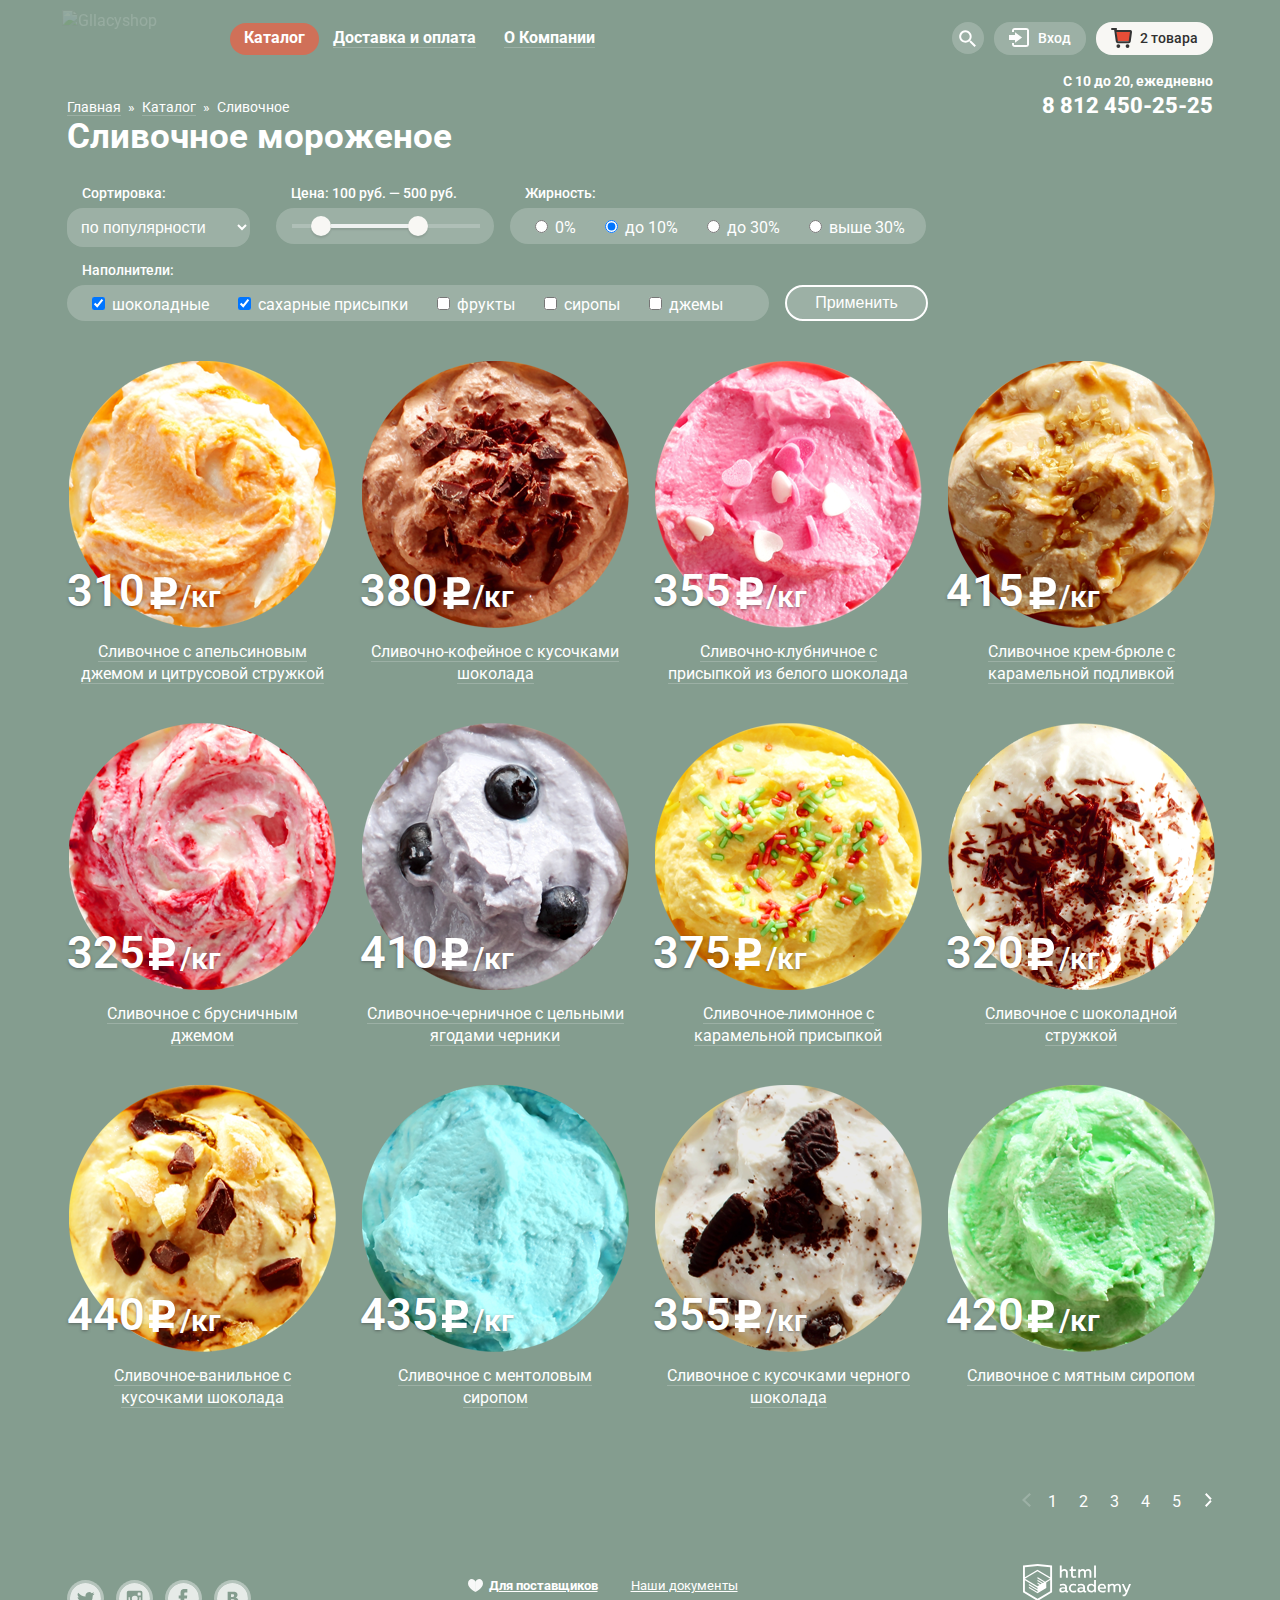
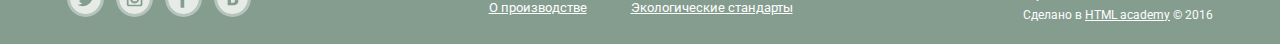
==== commit 0ad16b7e: "страница каталога" ====
--- a/catalog.html
+++ b/catalog.html
@@ -2,225 +2,310 @@
 <html lang="ru">
   <head>
     <meta charset="utf-8">
+    <link rel="stylesheet" href="https://fonts.googleapis.com/css?family=Roboto:400,700,500,300,900&subset=latin,cyrillic">
+    <link rel="stylesheet" href="css/normalize.css">
     <link rel="stylesheet" href="css/style.css">
     <title>HTML Academy: Глейси</title>
   </head>
-  <body>
+  <body class="inner-page">
 	  <header class="main-header">
-      <div class="container clearfix">
-        <nav class="main-navigation">
-          <ul>
-            <li>
-              <div class="index-logo">
+          <div class="container clearfix">
+            <nav class="main-navigation">
+              <a class="logo-inner" href="file:///Users/aleksandrponomarenko/Documents/133095-gllacy/index.html">
                 <img src="img/logo.svg" alt="Gllacyshop">
-              </div>
-            </li>
-            <li>
-              <a href="#">Каталог</a>
-            </li>
-            <li>
-              <a href="#">Доставка и оплата</a>
-            </li>
-            <li>
-              <a href="#">О компании</a>
-            </li>
-          </ul>
-        </nav>
-        <div class="user-info" class="frame">
-          <div class="search">
-            <img src="img/icon-search.svg" alt="Лупа»">
-            <a class="page-search" href="#"></a>
-              <!--всплывающие окна-->
-          </div>
-          <div class="user-block class="frame"">
-            <img src="img/icon-input.svg" alt="Вход»">
-            <a class="login" href="#">Вход</a> 
-              <!--всплывающие окна-->
-          </div>
-          <div class="basket class="frame"">
-            <img src="img/icon-basket.svg" alt="Корзина»">
-            <a class="page-basket" href="#">Пусто</a>
-              <!--всплывающие окна-->
-          </div>
-          <div class="info">
-            <p class="time">C 10 до 20, ежедневно</p>
-            <p class="telepfone">8 812 450-25-25</p>
-          </div>
-        </div>
-      </div>
-    </header>
+              </a>  
+              <ul class="main-menu">
+                <li class="active">
+                  <a href="#">Каталог</a>
+                </li>
+                <li class="active-1">
+                  <a href="#"><span class="line-1">Доставка и оплата</span></a>
+                </li>
+                <li class="active-1">
+                  <a href="#"><span class="line-1">О Компании</span></a>
+                </li>
+              </ul>
+            </nav> 
+            <div class="user-info">
+              <ul>
+                <li class="active-search">
+                  <a class="info-btn search" href="#"></a>
+                  <form class="search-form" action="https://echo.htmlacademy.ru" method="post">
+                    <label class="search-tip" for="option-field">Что ищем?</label>
+                    <input type="search" name="search" placeholder="Что ищем?">
+                  </form>
+                </li>
+                <li class="active-login">
+                  <a class="info-btn login" href="#">Вход</a> 
+                  <form class="login-form" action="https://echo.htmlacademy.ru" method="post">
+                    <label class="email-tip" for="option-field">Электронная почта</label>
+                    <input type="email" name="email" placeholder="Электронная почта">
+                    <label class="password-tip" for="option-field">Пароль</label>
+                    <input type="password" name="password" placeholder="Пароль">
+                    <button class="login-btn" type="submit">Войти</button>
+                    <div class="reg">               
+                      <a class="restore" href="#">Забыли пароль?</a>
+                      <a class="newreg" href="#">Новая регистрация</a>
+                    </div>
+                  </form>
+                </li>
+                <li class="active-basket">
+                  <a class="info-btn basket" href="#">2 товара</a>
+                  <div class="basket-form">
+                    <div class="string-1">
+                      <button class="content-close" type="button">Закрыть</button>
+                      <img src="img/basket-1.png" class="foto-basket" alt="фото">
+                      <p class="ware">Пломбир с апельсиновым джемом</p>
+                      <p>1,5 кг х 200 руб.</p>
+                      <p>300 руб.</p>
+                    </div>
+                    <div class="string-2">
+                      <button class="content-close" type="button">Закрыть</button>
+                      <img src="img/basket-2.png" class="foto-basket" alt="фото">
+                      <p class="ware">Клубничный пломбир с присыпкой<br>   из белого шоколада</p>
+                      <p>1,5 кг х 300 руб.</p>
+                      <p>450 руб.</p>
+                    </div>
+                    <p class="total"><span class="delimiter">Итого: 750 руб.</p>
+                    <a class="buy" href="#">Оформить заказ</a>
+                  </div>
+                </li>
+              </ul>  
+            </div>  
+            <div class="info">
+              <p class="time">C 10 до 20, ежедневно</p>
+              <p class="telepfone">8 812 450-25-25</p>
+            </div>
+          </div>
+        </header>
     <main class="container clearfix">
     	<div class="title-page">
-        <div class="breadcrumbs">
-          <a href="#">Главная</a>
-          <a href="#">Каталог</a>
-          <a class="no-activ" href="#">Сливочное</a>
+        <ul class="breadcrumbs">
+          <li>
+            <a class="active" href="file:///Users/aleksandrponomarenko/Documents/133095-gllacy/index.html"><span class="line">Главная</span></a> 
+          </li>
+          <li>&raquo;</li>
+          <li>
+            <a class="active" href="#"><span class="line">Каталог</span></a>
+          </li>
+          <li>&raquo;</li>
+          <li class="current">Сливочное</li>
+        </ul>
+          <h1>Сливочное мороженое</h1>
+      </div>
+      <form class="filters-all" action="filter.php " method="post">
+        <div class="filters filter-collating">
+          <p class="filter-title">Сортировка:</p>
+          <select name="collating">
+            <option value="по популярности" selected>по популярности</option>
+            <option value="сначала недорогие">сначала недорогие</option>
+            <option value="сначала дорогие">сначала дорогие</option>
+            <option value="по жирности">по жирности</option>
+          </select>
+        </div>  
+        <div class="filters filter-price">
+          <p class="filter-title">Цена: 100 руб. &mdash; 500 руб.</p>
+          <div class="range-controls">
+            <span class="scale"></span>
+            <div class="toggle min-toggle"></div>
+            <div class="toggle max-toggle"></div>
+          </div>
+        </div>  
+        <div class="filters filter-fat">
+          <p class="filter-title">Жирность:</p>
+          <div class="fat-button">
+            <input type="radio" name="fat" value="0%">
+              <label for="option-field">0%</label>
+            <input type="radio" name="fat" value="до 10%" checked>
+              <label for="option-field">до 10%</label>
+            <input type="radio" name="fat" value="до 30%">
+              <label for="option-field">до 30%</label>
+            <input type="radio" name="fat" value="выше 30%">
+              <label for="option-field">выше 30%</label>
+          </div>
         </div>
-        <div class="title">
-          <h2>Сливочное мороженое</h2>
+        <div class="filters filter-topping">
+          <p class="filter-title">Наполнители:</p>
+          <div class="topping-button">
+            <input type="checkbox" name="topping" value="chocolate" checked>
+              <label for="option-field">шоколадные</label>
+            <input type="checkbox" name="topping" value="sugar" checked>
+              <label for="option-field">сахарные присыпки</label>
+            <input type="checkbox" name="topping" value="fruit">
+              <label for="option-field">фрукты</label>
+            <input type="checkbox" name="topping" value="sirup">
+              <label for="option-field">сиропы</label>
+            <input type="checkbox" name="topping" value="jam">
+              <label for="option-field">джемы</label>
+          </div>
+        </div> 
+        <input class="filters box-use" type="submit" value="Применить">
+      </form>  
+  		<div class="product-mini">  
+        <div class="row-1">
+          <div class="product-preview-mini">
+            <div class="product-zoom">
+              <img src="img/product-foto-1.png" class="foto-preview" alt="фото1">
+              <p class="price">310</p>
+              <p class="wt">/кг</p>
+              <img src="img/rub.svg" class="ruble" alt="P">
+              <a class="preview-text" href="#"><span class="line">Сливочное с апельсиновым джемом и цитрусовой стружкой </span></a>
+              <a class="zoom-btn" href="#">Быстрый просмотр</a>
+            </div>
+    			</div>
+    			<div class="product-preview-mini">
+            <div class="product-zoom">
+              <img src="img/product-foto-2.png" class="foto-preview" alt="фото2">
+              <p class="price">380</p> 
+              <p class="wt">/кг</p>
+              <img src="img/rub.svg" class="ruble" alt="P">
+              <a class="preview-text" href="#"><span class="line">Сливочно-кофейное с кусочками шоколада</span></a>
+              <a class="zoom-btn" href="#">Быстрый просмотр</a>
+            </div>  
+          </div>
+    			<div class="product-preview-mini">
+            <div class="product-zoom">
+      				<img src="img/product-foto-3.png" class="foto-preview" alt="фото3">
+              <p class="price">355</p> 
+              <p class="wt">/кг</p>
+              <img src="img/rub.svg" class="ruble" alt="P">
+              <a class="preview-text" href="#"><span class="line">Сливочно-клубничное с<br> присыпкой из белого шоколада</span></a>
+              <a class="zoom-btn" href="#">Быстрый просмотр</a>
+            </div>
+    			</div>
+    			<div class="product-preview-mini">
+            <div class="product-zoom">
+      				<img src="img/product-foto-4.png" class="foto-preview" alt="фото4">
+              <p class="price">415</p>
+              <p class="wt">/кг</p>
+              <img src="img/rub.svg" class="ruble" alt="P"> 
+              <a class="preview-text" href="#"><span class="line">Сливочное крем-брюле с карамельной подливкой</span></a>
+              <a class="zoom-btn" href="#">Быстрый просмотр</a>
+            </div>
+    			</div>
+        </div>  
+        <div class="row-2">  
+          <div class="product-preview-mini">
+            <div class="product-zoom">
+              <img src="img/product-foto-5.png" class="foto-preview" alt="фото5">
+              <p class="price">325</p>
+              <p class="wt">/кг</p>
+              <img src="img/p.svg" class="ruble" alt="P">
+              <a class="preview-text" href="#"><span class="line">Сливочное с брусничным<br> джемом</span></a>
+              <a class="zoom-btn" href="#">Быстрый просмотр</a>
+            </div>
+          </div>
+          <div class="product-preview-mini">
+            <div class="product-zoom">
+              <img src="img/product-foto-6.png" class="foto-preview" alt="фото6">
+              <p class="price">410</p>
+              <p class="wt">/кг</p>
+              <img src="img/p.svg" class="ruble" alt="P">
+              <a class="preview-text" href="#"><span class="line">Сливочное-черничное с цельными ягодами черники</span></a>
+              <a class="zoom-btn" href="#">Быстрый просмотр</a>
+            </div>
+          </div>
+          <div class="product-preview-mini">
+            <div class="product-zoom">
+              <img src="img/product-foto-7.png" class="foto-preview" alt="фото7">
+              <p class="price">375</p>
+              <p class="wt">/кг</p>
+              <img src="img/p.svg" class="ruble" alt="P">
+              <a class="preview-text" href="#"><span class="line">Сливочное-лимонное с карамельной присыпкой</span></a>
+              <a class="zoom-btn" href="#">Быстрый просмотр</a>
+            </div>
+          </div>
+          <div class="product-preview-mini">
+            <div class="product-zoom">
+              <img src="img/product-foto-8.png" class="foto-preview" alt="фото8">
+              <p class="price">320</p>
+              <p class="wt">/кг</p>
+              <img src="img/p.svg" class="ruble" alt="P">
+              <a class="preview-text" href="#"><span class="line">Сливочное с шоколадной<br> стружкой</span></a>
+              <a class="zoom-btn" href="#">Быстрый просмотр</a>
+            </div>
+          </div>
         </div>
-      </div>
-      <form action="#" method="post">
-        <div class="filters">
-          <div class="filter-collating">
-            <p class="filter-title">Сортировка:</p>
-            <select name="collating frame">
-              <option value="по популярности">по популярности</option>
-              <option value="сначала недорогие">сначала недорогие</option>
-              <option value="сначала дорогие">сначала дорогие</option>
-              <option value="по жирности">по жирности</option>
-            </select>
-          </div>  
-        </div>
-        <div class="filters">
-          <div class="filter-price">
-            <p class="filter-title">Цена: 100 руб. - 500 руб.</p>
-            <div class="range-controls frame">
-              <div class="scale">
-                <div style="margin-left:50px; width:100px;" class="bar"></div>
-              </div>
-              <div class="toggle min-toggle"></div>
-              <div class="toggle max-toggle"></div>
-            </div>
-          </div>  
-        </div>
-        <div class="filters">
-          <div class="filter-fat">
-            <p class="filter-title">Жирность:</p>
-            <div class="fat-button frame">
-              <input class="cycle" type="radio">
-                <label for="option-field">0%</label>
-              <input class="cycle" type="radio" checked>
-                <label for="option-field">до 10%</label>
-              <input class="cycle" type="radio">
-                <label for="option-field">до 30%</label>
-              <input class="cycle" type="radio">
-                <label for="option-field">выше 30%</label>
-            </div>
-          </div>
-        </div>  
-        <div class="filters">
-          <div class="filter-topping">
-            <p class="filter-title">Наполнители:</p>
-            <div class="topping-button frame">
-              <input class="square" type="checkbox" checked>
-                <label for="option-field">шоколадные</label>
-              <input class="square" type="checkbox" checked>
-                <label for="option-field">сахарные присыпки</label>
-              <input class="square" type="checkbox">
-                <label for="option-field">фрукты</label>
-              <input class="square" type="checkbox">
-                <label for="option-field">сиропы</label>
-              <input class="square" type="checkbox">
-                <label for="option-field">джемы</label>
-            </div>
-          </div>
-        </div>
-        <div class="filters">  
-          <input class="box-use frame" type="submit" value="Применить">
-        </div>  
-      </form>  
-  		<div class="product-mini">
-  			<div class="product-preview-mini">
-  				<img src="img/product-foto-1.png" class="foto-preview" alt="фото1">
-  				<p class="price">310 <img src="img/p.svg" class="ruble" alt="P"> &frasl;кг</p>
-  				<a class="preview-text" href="#">Сливочное с апельсиновым джемом и цитрусовой стружкой</a>
-  			</div>
-  			<div class="product-preview-mini">
-  				<img src="img/product-foto-2.png" class="foto-preview" alt="фото2">
-  				<p class="price">380 <img src="img/p.svg" class="ruble" alt="P"> &frasl;кг</p>
-  				<a class="preview-text" href="#">Сливочно-кофейное с кусочками шоколада</a>
-  			</div>
-  			<div class="product-preview-mini">
-  				<img src="img/product-foto-3.png" class="foto-preview" alt="фото3">
-  				<p class="price">355 <img src="img/p.svg" class="ruble" alt="P"> &frasl;кг</p>
-  				<a class="preview-text" href="#">Сливочно-клубничное с присыпкой из белого шоколада</a>
-          <!--<a class="btn" href="#">Быстрый просмотр</a>-->
-  			</div>
-  			<div class="product-preview-mini">
-  				<img src="img/product-foto-4.png" class="foto-preview" alt="фото4">
-  				<p class="price">415 <img src="img/p.svg" class="ruble" alt="P"> &frasl;кг</p>
-  				<a class="preview-text" href="#">Сливочное крем-брюле с карамельной подливкой</a>
-  			</div>
-        <div class="product-preview-mini">
-          <img src="img/product-foto-5.png" class="foto-preview" alt="фото5">
-          <p class="price">325 <img src="img/p.svg" class="ruble" alt="P"> &frasl;кг</p>
-          <a class="preview-text" href="#">Сливочное с брусничным<br> джемом</a>
-        </div>
-        <div class="product-preview-mini">
-          <img src="img/product-foto-6.png" class="foto-preview" alt="фото6">
-          <p class="price">410 <img src="img/p.svg" class="ruble" alt="P"> &frasl;кг</p>
-          <a class="preview-text" href="#">Сливочное-черничное с цельными ягодами черники</a>
-        </div>
-        <div class="product-preview-mini">
-          <img src="img/product-foto-7.png" class="foto-preview" alt="фото7">
-          <p class="price">375 <img src="img/p.svg" class="ruble" alt="P"> &frasl;кг</p>
-          <a class="preview-text" href="#">Сливочное-лимонное с карамельной присыпкой</a>
-        </div>
-        <div class="product-preview-mini">
-          <img src="img/product-foto-8.png" class="foto-preview" alt="фото8">
-          <p class="price">320 <img src="img/p.svg" class="ruble" alt="P"> &frasl;кг</p>
-          <a class="preview-text" href="#">Сливочное с шоколадной стружкой</a>
-        </div>
-        <div class="product-preview-mini">
-          <img src="img/product-foto-9.png" class="foto-preview" alt="фото9">
-          <p class="price">440 <img src="img/p.svg" class="ruble" alt="P"> &frasl;кг</p>
-          <a class="preview-text" href="#">Сливочное-ванильное с<br> кусочками шоколада</a>
-        </div>
-        <div class="product-preview-mini">
-          <img src="img/product-foto-10.png" class="foto-preview" alt="фото10">
-          <p class="price">435 <img src="img/p.svg" class="ruble" alt="P"> &frasl;кг</p>
-          <a class="preview-text" href="#">Сливочное с ментоловым сиропом</a>
-        </div>
-        <div class="product-preview-mini">
-          <img src="img/product-foto-11.png" class="foto-preview" alt="фото11">
-          <p class="price">355 <img src="img/p.svg" class="ruble" alt="P"> &frasl;кг</p>
-          <a class="preview-text" href="#">Сливочное с кусочками черного шоколада</a>
-        </div>
-        <div class="product-preview-mini">
-          <img src="img/product-foto-12.png" class="foto-preview" alt="фото12">
-          <p class="price">420 <img src="img/p.svg" class="ruble" alt="P"> &frasl;кг</p>
-          <a class="preview-text" href="#">Сливочное с мятным сиропом</a>
-        </div>
+        <div class="row-3">  
+          <div class="product-preview-mini">
+            <div class="product-zoom">
+              <img src="img/product-foto-9.png" class="foto-preview" alt="фото9">
+              <p class="price">440</p>
+              <p class="wt">/кг</p>
+              <img src="img/p.svg" class="ruble" alt="P">
+              <a class="preview-text" href="#"><span class="line">Сливочное-ванильное с<br> кусочками шоколада</span></a>
+              <a class="zoom-btn" href="#">Быстрый просмотр</a>
+            </div>
+          </div>
+          <div class="product-preview-mini">
+            <div class="product-zoom">
+              <img src="img/product-foto-10.png" class="foto-preview" alt="фото10">
+              <p class="price">435</p>
+              <p class="wt">/кг</p>
+              <img src="img/p.svg" class="ruble" alt="P">
+              <a class="preview-text" href="#"><span class="line">Сливочное с ментоловым<br> сиропом</span></a>
+              <a class="zoom-btn" href="#">Быстрый просмотр</a>
+            </div>
+          </div>
+          <div class="product-preview-mini">
+            <div class="product-zoom">
+              <img src="img/product-foto-11.png" class="foto-preview" alt="фото11">
+              <p class="price">355</p>
+              <p class="wt">/кг</p>
+              <img src="img/p.svg" class="ruble" alt="P">
+              <a class="preview-text" href="#"><span class="line">Сливочное с кусочками черного шоколада</span></a>
+              <a class="zoom-btn" href="#">Быстрый просмотр</a>
+            </div>
+          </div>
+          <div class="product-preview-mini">
+            <div class="product-zoom">
+              <img src="img/product-foto-12.png" class="foto-preview" alt="фото12">
+              <p class="price">420</p>
+              <p class="wt">/кг</p>
+              <img src="img/p.svg" class="ruble" alt="P">
+              <a class="preview-text" href="#"><span class="line">Сливочное с мятным сиропом</span></a>
+              <a class="zoom-btn" href="#">Быстрый просмотр</a>
+            </div>
+          </div>
+        </div>   
   		</div>
       <div class="page">
         <a href="#">
-          <img src="img/left.svg" class="metka" alt="влево">
+          <img src="img/left.svg" class="metka-1" alt="влево">
         </a>
-        <a href="#">1</a>
-        <a href="#">2</a>
-        <a href="#">3</a>
-        <a href="#">4</a>
-        <a href="#">5</a>
+        <a class="ring" href="#">1</a>
+        <a class="ring" href="#">2</a>
+        <a class="ring" href="#">3</a>
+        <a class="ring" href="#">4</a>
+        <a class="ring" href="#">5</a>
         <a href="#">
-          <img src="img/right.svg" class="metka" alt="вправо">
+          <img src="img/right.svg" class="metka-2" alt="вправо">
         </a>
       </div>
     </main>
     <footer class="main-footer">
       <div class="container clearfix">
         <section class="footer-social">
-          <img src="img/icone-tw.svg" class="icon-social" alt="твиттер">
-          <a class="social-btn social-btn-tw" href="#"></a> 
-          <img src="img/icone-inst.svg" class="icon-social" alt="инстограм">
-          <a class="social-btn social-btn-inst" href="#"></a>
-          <img src="img/icone-fb.svg" class="icon-social" alt="фейсбук">
-          <a class="social-btn social-btn-fb" href="#"></a>
-          <img src="img/icone-vk.svg" class="icon-social" alt="вконтакт">
-          <a class="social-btn social-btn-vk" href="#"></a>
+          <a class="social social-btn social-btn-tw" href="#">Tвиттер</a> 
+          <a class="social social-btn social-btn-inst" href="#">Инстаграм</a>
+          <a class="social social-btn social-btn-fb" href="#">Фейсбук</a>
+          <a class="social social-btn social-btn-vk" href="#">Вконтакт</a>
         </section>
-        <div class="detail">
+        <div class="footer-detail">
           <img src="img/heart.svg" class="heart" alt="сердце">
-          <a class="detail-text" href="#">Для поставщиков</a>
-          <a class="detail-text" href="#">О производстве</a>
-          <a class="detail-text" href="#">Наши документы</a>
-          <a class="detail-text" href="#">Экологические стандарты</a>
+          <div class="detail-1">
+            <a class="detail-text bold" href="#">Для поставщиков</a>
+            <a class="detail-text" href="#">О производстве</a>
+          </div>
+          <div class="detail-2">  
+            <a class="detail-text" href="#">Наши документы</a>
+            <a class="detail-text" href="#">Экологические стандарты</a>
+          </div>  
         </div>
         <section class="footer-copyright">
           <div class="icon-logo">
-            <a href="#" alt="HTML"></a>
-              <img src="img/logo-html.svg" alt="HTML academy">
-            <p>Сделано в HTML academy &copy; 2016</p>
+            <img src="img/logo-html.svg" alt="HTML academy">
+            <p>Сделано в <a href="#">HTML academy</a> &copy; 2016</p>
           </div>
         </section>
       </div>
--- a/css/style.css
+++ b/css/style.css
@@ -1,32 +1,2350 @@
 body {
-font-size: 16px; 
-line-height: 22px;
-color: #323232; 
-font-weight: normal;
-font-family: "Roboto", sans-serif;
-background: #88a294;
+  background: #849d8f;
+  color: #323232;
+  font-weight: 400;
+  font-size: 16px;
+  line-height: 22px;
+  font-family: "Roboto", "Arial", sans-serif;
+  margin: 0;
+}
+
+.inner-page {
+  color: #ffffff;
 }
 
 h1 {
-font-size: 60px; 
-line-height: 60px;
-color: #ffffff; 
-font-weight: bold;
-font-family: "Roboto", sans-serif;
+  font-size: 60px; 
+  line-height: 60px;
+  color: #ffffff; 
+  font-weight: 700;
+  font-family: "Roboto", "Arial", sans-serif;
+}
+
+.inner-page h1 {
+  position: relative;
+  font-size: 35px; 
+  line-height: 39px;
+  color: #ffffff; 
+  font-weight: 700;
+  font-family: "Roboto", "Arial", sans-serif;
+  margin: 0;
+  padding: 0;
+  top: 2px;
 }
 
 h2 {
-font-size: 35px; 
-line-height: 41px;
-color: #ffffff; 
-font-weight: bold;
-font-family: "Roboto", sans-serif;
+  font-size: 35px; 
+  line-height: 41px;
+  color: #ffffff; 
+  font-weight: 700;
+  font-family: "Roboto", "Arial", sans-serif;
 }
 
 h3 {
-font-size: 24px; 
-line-height: 30px;
-color: #323232; 
-font-weight: bold;
-font-family: "Roboto", sans-serif;
-}+  font-size: 24px; 
+  line-height: 30px;
+  color: #323232; 
+  font-weight: 500;
+  font-family: "Roboto", "Arial", sans-serif;
+}
+
+.line-1 {
+  border-bottom: 1px solid rgba(255, 255, 255, 0.2);
+}
+
+.line {
+  border-bottom: 1px solid rgba(255, 255, 255, 0.2);
+}
+
+.line:hover,
+.line:active {
+  border-bottom: 1px solid #ffbc9e;
+}
+
+.inner-page .line-1:hover,
+.inner-page .line-1:active {
+  border: none;
+}
+
+:focus::-webkit-input-placeholder {
+  color: transparent
+}
+
+:focus::-moz-placeholder {
+  color: transparent
+}
+
+:focus:-moz-placeholder {
+  color: transparent
+}
+
+:focus:-ms-input-placeholder {
+  color: transparent
+}
+
+::-webkit-input-placeholder {
+  font-size: 14px; 
+  line-height: 24px;
+  color: #999999; 
+  font-weight: 400;
+}
+
+::-moz-placeholder {
+  font-size: 14px; 
+  line-height: 24px;
+  color: #999999; 
+  font-weight: 400;
+}
+.imput-1::-webkit-input-placeholder {
+  font-size: 16px; 
+  line-height: 24px;
+  color: #999999; 
+  font-weight: 400;
+}
+.imput-1::-moz-placeholder {
+  font-size: 16px; 
+  line-height: 24px;
+  color: #999999; 
+  font-weight: 400;
+}
+.clearfix::after {
+  content: "";
+  display: table;
+  clear: both;
+}
+
+.clearfix::after {
+  content: "";
+  display: table;
+  clear: both;
+}
+
+.container {
+  width: 1146px;
+  margin: 0 auto;
+  padding: 0 27px;
+}
+
+.main-header {
+  color: #ffffff;
+}
+
+.main-navigation {
+  float: left;
+  width: 870px; 
+  min-height: 63px;
+}
+
+.main-navigation ul {
+  margin: 0;
+  padding: 0;
+  list-style: none;
+  font-size: 0;
+}
+
+.main-navigation li {
+  display: inline-block;
+  vertical-align: top;
+  font-size: 16px;
+  line-height: 18px;
+  font-weight: 700;
+}
+
+.main-menu > li {
+  display: inline-block;
+  position: relative;
+  z-index: 1;
+}
+
+.main-navigation a {
+  display: block;
+  padding: 6px 14px 8px 14px;
+  margin-top: 23px;
+  color: #ffffff;
+  text-decoration: none;
+}
+
+.main-menu > .active > a:hover {
+	color: #333333;
+	background: #f7f6f3;
+	border-radius: 16px;
+}
+
+.inner-page .active a {
+  background: #d07058;
+  border-radius: 16px; 
+  border: none;
+}
+
+.inner-page .active a:hover {
+  background: #d07058;
+  border-radius: 16px;
+  color: #ffffff;
+}
+
+.main-navigation a:active {
+  box-shadow: inset 0px 2px 1px 0px rgba(105, 105, 105, 0.74);
+}
+
+.active-1 a:hover {
+  color: #333333;
+  background: #f7f6f3;
+  border-radius: 16px;
+}
+
+.main-menu .sub-menu {
+  position: absolute;
+  min-width: 123px;
+  min-height: 170px;
+  margin: 0;
+  padding: 0;
+  list-style: none;
+  background: #f8f7f4;
+  color: #323232;
+  top: 60px;
+  left: -7px;
+  border-radius: 5px;
+  display: none;
+  box-shadow: 0px 20px 20px 0px rgba(0, 0, 0, 0.4);
+}
+
+.sub-menu li {
+  margin: 0;
+  padding: 0;
+  margin-top: 7px;
+}
+
+.underline {
+  position: relative;
+  font-weight: 700;
+  padding-bottom: 5px;
+}
+
+.underline::after {
+  position: absolute;
+  display: block;
+  content: "";
+  height: 1px;
+  width: 120px;
+  background: #d1d0ce;
+  left: -10px;
+  top: 30px;
+}
+
+.mane-navigation .active {
+  position: relative;
+}
+
+.main-navigation .active::after {
+  content: "";
+  position: absolute;
+  width: 100%;
+  height: 10px;
+  background-color: transparent;
+}
+
+li .new {
+	padding-top: 7px;
+}
+
+.main-menu .sub-menu a {
+  display: block;
+  width: 123px;
+  font-size: 14px;
+  line-height: 16px;
+  font-weight: 400;
+  margin: 0;
+  padding: 0;
+  color: #333333;
+  padding-top: 3px;
+  padding-left: 20px;
+  padding-bottom: 5px;  
+}
+
+.main-menu .sub-menu a:hover {
+	background: #fbded7;
+	box-shadow: none;
+	color: #333333;
+} 
+
+.main-menu .sub-menu a:active {
+	background: #f6b5a5;
+	box-shadow: none;
+	color: #333333;
+}
+
+.main-menu > li:hover .sub-menu {
+	display: block;
+}
+
+.index-logo {
+	position: relative;
+	left: -5px;
+}
+
+.main-navigation img {
+	margin-right: 10px;
+	margin-top: 10px;
+}
+
+.main-navigation .logo-inner {
+  position: relative;
+  top: -23px;
+  left: -5px;
+  float: left;
+  width: 153px;
+  height: 63px;
+  padding: 0;
+  margin-right: 10px;
+  opacity: 0.15;
+}
+
+.main-navigation .logo-inner img{
+  width: 153px;
+  height: 63px;
+}
+
+.main-navigation .logo-inner:hover {
+  background: none;
+  opacity: 1;
+}
+
+.main-navigation .logo-inner:active {
+  outline: none;
+  box-shadow: none;
+}
+
+.user-info {
+  float: right;
+  max-width: 267px; 
+  min-height: 40px;
+  position: relative;
+  margin-bottom: 21px;
+}
+
+.info-btn {
+  color: #ffffff;
+  text-decoration: none;
+  display: block;
+}
+
+.info-btn:hover {
+  color: #323232;
+  background: #f7f6f3;
+  border-radius: 16px;
+}
+
+.user-info ul {
+  margin: 0;
+  padding: 0;
+  list-style: none;
+  font-size: 0;
+}
+
+.user-info li {
+  display: inline-block;
+  vertical-align: top;
+  font-size: 14px;
+  line-height: 16px;
+  font-weight: 500;
+  margin-top: 20px;
+}
+
+.search {
+  position: relative;
+  display: inline-block;
+  width: 32px;
+  height: 32px;
+  border-radius: 16px;
+  background: rgba(255, 255, 255, 0.2);
+  margin-left: 5px;
+  top: 2px;
+}
+
+.search::before {
+  content: "";
+  position: absolute;
+  top: 8px;
+  left: 7px;
+  width: 17px;
+  height: 17px;
+  background: url("../img/sprite.svg") no-repeat;
+  background-position: 0px 0px;
+}
+
+.search:hover::before {
+  background-position: -25px 0px;
+}
+
+.search::after {
+  content: "";
+  position: absolute;
+  display: block;
+  height: 10px;
+  width: 100%;
+  bottom: -10px;
+}
+
+.search-form {
+  position: absolute;
+  min-width: 341px;
+  min-height: 84px;
+  background: #f8f7f4;
+  right: 230px;
+  top: 60px;
+  box-shadow: 0px 20px 20px 0px rgba(0, 0, 0, 0.4);
+  border-radius: 6px;
+  z-index: 1;
+  display: none;
+}
+
+.search-form input[type="search"] {
+  min-width: 311px;
+  min-height: 26px;
+  margin: 0;
+  margin-bottom: 20px;
+  padding-left: 8px;
+  padding-top: 9px;
+  padding-bottom: 9px;
+  font-size: 16px; 
+  line-height: 24px;
+  color: #323232; 
+  font-weight: 700;
+  border-radius: 5px;
+  border: 1px solid #d3d3d2;
+  margin-left: 15px;
+  margin-top: 18px; 
+}
+
+.search-tip {
+  position: absolute;
+  top: 3px;
+  left: 30px;
+  font-size: 11px; 
+  line-height: 13px;
+  color: #5b9ddf; 
+  font-weight: 400;
+  display: none;
+}
+
+.active-search > .search:hover ~ .search-form {
+  display: block;
+}
+
+ .search::after:hover ~ .search-form {
+  display: block;
+}
+
+.search-form:hover {
+  display: block;
+}
+
+input[type="search"]:hover {
+	min-width: 309px;
+  min-height: 24px;
+  padding-left: 6px;
+  padding-top: 8px;
+  padding-bottom: 8px;
+  border: 2px solid #d3d3d2;
+}
+
+input[type="search"]:focus {
+  border: 2px solid #8fbdec;
+  outline: none;
+}
+
+input[type="search"]:focus ~ .search-tip {
+  display: block;
+}
+
+.login { 
+  position: relative;
+  width: 48px;
+  max-height: 32px;
+  border-radius: 16px;
+  background: rgba(255, 255, 255, 0.2);
+  padding-left: 44px;
+  padding-top: 8px;
+  padding-bottom: 9px;
+  margin-left: 10px;
+  margin-right: 10px;
+  top: 2px;
+} 
+
+.login { 
+  position: relative;
+  width: 48px;
+  max-height: 32px;
+  border-radius: 16px;
+  background: rgba(255, 255, 255, 0.2);
+  padding-left: 44px;
+  padding-top: 8px;
+  padding-bottom: 9px;
+  margin-left: 10px;
+  margin-right: 10px;
+  top: 2px;
+} 
+
+.login::before {
+  content: "";
+  position: absolute;
+  top: 6px;
+  left: 15px;
+  width: 20px;
+  height: 20px;
+  background: url("../img/sprite.svg") no-repeat;
+  background-position: 0px -20px;
+}
+
+.login:hover::before {
+  background-position: -25px -20px;
+}
+
+.login::after {
+  content: "";
+  position: absolute;
+  display: block;
+  height: 10px;
+  width: 100%;
+  bottom: -10px;
+}
+
+.login-form {
+  position: absolute;
+  min-width: 277px;
+  min-height: 84px;
+  background: #f8f7f4;
+  right: 125px;
+  top: 60px;
+  box-shadow: 0px 20px 20px 0px rgba(0, 0, 0, 0.4);
+  border-radius: 6px;
+  z-index: 1;
+  display: none;
+}
+
+.login-form input[type="email"] {
+  min-width: 225px;
+  margin: 0;
+  margin-bottom: 20px;
+  margin-top: 18px;
+  margin-left: 20px;
+  padding-left: 13px;
+  padding-top: 9px;
+  padding-bottom: 9px;
+  font-size: 14px; 
+  line-height: 24px;
+  color: #999999; 
+  font-weight: 400;
+  font-family: "Roboto", "Arial", sans-serif;
+  border-radius: 5px;
+  border: 1px solid #d3d3d2; 
+}
+
+.email-tip {
+	position: absolute;
+	top: 3px;
+	left: 30px;
+	font-size: 11px; 
+  line-height: 13px;
+  color: #5b9ddf; 
+  font-weight: 400;
+  display: none;
+}
+
+.login-form input[type="password"] {
+  min-width: 225px;
+  margin: 0;
+  margin-bottom: 20px;
+  margin-left: 20px; 
+  padding-left: 13px;
+  padding-top: 9px;
+  padding-bottom: 9px;
+  font-size: 14px; 
+  line-height: 24px;
+  color: #999999; 
+  font-weight: 400;
+  font-family: "Roboto", "Arial", sans-serif;
+  border-radius: 5px;
+  border: 1px solid #d3d3d2;
+}
+
+.password-tip {
+	position: absolute;
+	top: 67px;
+	left: 30px;
+	font-size: 11px; 
+  line-height: 13px;
+  color: #5b9ddf; 
+  font-weight: 400;
+  display: none;
+}
+
+.login-form input[type="email"]:hover {
+	min-width: 223px;
+  padding-left: 11px;
+  padding-top: 8px;
+  padding-bottom: 8px;
+  border: 2px solid #d3d3d2;
+}
+
+.login-form input[type="email"]:focus {
+	border: 2px solid #8fbdec;
+	outline: none;
+}
+
+input[type="email"]:focus ~ .email-tip {
+	display: block;
+	}
+
+.login-form input[type="password"]:hover {
+	min-width: 223px;
+  padding-left: 11px;
+  padding-top: 8px;
+  padding-bottom: 8px;
+  border: 2px solid #d3d3d2;
+}
+
+.login-form input[type="password"]:focus {
+	border: 2px solid #8fbdec;
+	outline: none;
+}
+
+input[type="password"]:focus ~ .password-tip {
+	display: block;
+}
+
+.login-btn {
+  display: inline-block;
+  position: relative;
+  left: 20px;
+  bottom: 23px;
+  min-height: 43px;
+  min-width: 100px;
+  background-color: #e84d37;
+  border-radius: 20px;
+  border: none;
+  margin-top: 25px;
+  font-size: 18px; 
+  line-height: 24px;
+  color: #ffffff;
+  font-weight: 700;
+  font-family: "Roboto", "Arial", sans-serif;
+  background: -moz-linear-gradient(top, #f26843 0%, #e74a35 100%);
+  background: -webkit-linear-gradient(top, #f26843 0%, #e74a35 100%);
+  background: linear-gradient(to bottom, #f26843 0%, #e74a35 100%);
+  box-shadow: 0 2px 2px rgba(172, 16, 0, 0.64);
+}
+
+.login-btn:hover {
+  background: -moz-linear-gradient(top, #f58669 0%, #ec6f5e 100%);
+  background: -webkit-linear-gradient(top, #f58669 0%, #ec6f5e 100%);
+  background: linear-gradient(to bottom, #f58669 0%, #ec6f5e 100%);
+  box-shadow: 0 2px 2px rgba(172, 16, 0, 1);
+}
+
+.login-btn:active {
+  background: -moz-linear-gradient(top, #d84732 0%, #e1613e 100%);
+  background: -webkit-linear-gradient(top, #d84732 0%, #e1613e 100%);
+  background: linear-gradient(to bottom, #d84732 0%, #e1613e 100%);
+  box-shadow: inset 0 2px 2px rgba(172, 16, 0, 1);
+} 
+
+.login-btn:focus {
+  outline: none;
+}
+
+.reg {
+  position: absolute;
+  left: 140px;
+  bottom: 30px;
+}
+
+.login-form a {
+  display:block;
+  text-decoration: underline;
+  font-size: 13px; 
+  line-height: 14px;
+  color: #323232;
+  font-weight: 400;
+  font-family: "Roboto", "Arial", sans-serif;
+}
+
+.login-form a:hover,
+.login-form a:active {
+  color:#ffbc9e;
+}
+
+.restore {
+  margin-bottom: 5px;
+}
+
+.active-login > .login:hover ~ .login-form {
+	display: block;
+}
+
+.login::after:hover ~ .login-form {
+	display: block;
+}
+
+.login-form:hover {
+  display: block;
+}
+
+.basket {
+  position: relative;
+  width: 73px;
+  max-height: 32px;
+  border-radius: 16px;
+  background: rgba(255, 255, 255, 0.2);
+  padding-left: 44px;
+  padding-top: 8px;
+  padding-bottom: 9px;
+  top: 2px;
+}
+
+.basket::before {
+  content: "";
+  position: absolute;
+  top: 6px;
+  left: 17px;
+  width: 22px;
+  height: 22px;
+  background: url("../img/sprite.svg") no-repeat;
+  background-position: 0px -40px;
+}
+
+.basket:hover::before {
+  background-position: -25px -40px;
+}
+
+.basket:active::before {
+  background-position: -25px -40px;
+}
+
+.basket::after {
+  content: "";
+  position: absolute;
+  display: block;
+  height: 10px;
+  width: 100%;
+  bottom: -10px;
+}
+
+.inner-page .basket {
+  position: relative;
+  width: 73px;
+  max-height: 32px;
+  border-radius: 16px;
+  background: #f8f7f4;
+  padding-left: 44px;
+  padding-top: 8px;
+  padding-bottom: 9px;
+  top: 2px;
+  color: #313131;
+}
+
+.inner-page .basket::before {
+  content: "";
+  position: absolute;
+  top: 6px;
+  left: 15px;
+  width: 22px;
+  height: 22px;
+  background: url("../img/sprite.svg") no-repeat;
+  background-position: -25px -40px;
+  z-index: 1;
+}
+
+.inner-page .basket::after {
+  content: "";
+  position: absolute;
+  top: 9px;
+  left: 20px;
+  width: 15px;
+  height: 10px;
+  background: url("../img/sprite.svg") no-repeat;
+  background-position: -50px -50px;
+}
+
+.basket-form {
+  position: absolute;
+  right: 0px;
+  top: 60px;
+  min-width: 539px;
+  min-height: 242px;
+  background: #f8f7f4;
+  font-size: 13px; 
+  line-height: 16px;
+  color: #323232;
+  font-weight: 400;
+  font-family: "Roboto", "Arial", sans-serif;
+  box-shadow: 0px 20px 20px 0px rgba(0, 0, 0, 0.4);
+  border-radius: 5px;
+  z-index: 1;
+  display: none;
+}
+
+.active-basket > .basket:hover ~ .basket-form {
+	display: block;
+}
+
+ .basket::after:hover ~ .basket-form {
+	display: block;
+}
+
+.basket-form:hover {
+  display: block;
+} 
+
+.string-1 {
+  position: relative;
+  display: inline-block;
+  vertical-align: top;
+}
+
+.content-close {
+  position: absolute;
+  top: 10px;
+  left: 20px;
+  width: 12px;
+  height: 12px;
+  font-size: 0;
+  background-color: transparent;
+  border: 0;
+  outline: 0;
+}
+
+.content-close::before,
+.content-close::after {
+  content: "";
+  position: absolute;
+  left: 1px;
+  top: 50px;
+  width: 12px;
+  height: 1px;
+  background-color: #333333;
+  border-radius: 1px;
+}
+
+.string-2 {
+  position: relative;
+  display: inline-block;
+  vertical-align: top;
+}
+
+.content-close {
+  position: absolute;
+  top: 10px;
+  left: 20px;
+  width: 12px;
+  height: 12px;
+  font-size: 0;
+  background-color: transparent;
+  border: 0;
+  outline: 0;
+}
+
+.content-close::before,
+.content-close::after {
+  content: "";
+  position: absolute;
+  left: 1px;
+  top: 25px;
+  width: 12px;
+  height: 1px;
+  background-color: #333333;
+  border-radius: 1px;
+}
+
+.content-close::before {
+  transform: rotate(45deg);
+}
+
+.content-close::after {
+  transform: rotate(-45deg);
+}
+
+.foto-basket {
+  margin-left: 40px;
+  margin-top: 20px;
+  margin-right: 12px;
+}
+
+.string-1 p {
+  display: inline-block;
+  margin: 0;
+  vertical-align: top;
+  margin-top: 30px;
+  margin-right: 27px; 
+}
+
+.string-1 p:last-child {
+  margin-right: 0;
+}
+
+.string-2 p {
+  display: inline-block;
+  vertical-align: top;
+  margin-top: 25px; 
+  margin-right: 27px;
+}
+
+.string-2 p:last-child {
+  margin-right: 0;
+}
+
+.delimiter {
+  position: relative;
+}
+
+.delimiter::after {
+  position: absolute;
+  display: block;
+  content: "";
+  height: 1px;
+  width: 510px;
+  background: #cacac7;
+  right: 0px;
+  bottom: 32px;
+}
+
+.total {
+  text-align: right;
+  margin-right: 12px;
+  margin-top: 20px;
+  font-size: 15px;
+  line-height: 18px;
+  font-weight: 700;
+}
+
+.buy {
+  display: inline-block;
+  position: absolute;
+  text-decoration: none;
+  right: 10px;
+  bottom: 18px;
+  font-size: 18px; 
+  line-height: 24px;
+  color: #ffffff; 
+  font-weight: 700;
+  background-color: #e84d37;
+  max-width: 170px;
+  text-align: center;
+  border-radius: 24px;
+  padding-top: 9px;
+  padding-bottom: 13px;
+  padding-left: 15px;
+  padding-right: 15px;
+  background: -moz-linear-gradient(top, #f26843 0%, #e74a35 100%);
+  background: -webkit-linear-gradient(top, #f26843 0%, #e74a35 100%);
+  background: linear-gradient(to bottom, #f26843 0%, #e74a35 100%);
+  box-shadow: 0 2px 2px rgba(172, 16, 0, 0.64);
+}
+
+.buy:hover {
+  background: -moz-linear-gradient(top, #f58669 0%, #ec6f5e 100%);
+  background: -webkit-linear-gradient(top, #f58669 0%, #ec6f5e 100%);
+  background: linear-gradient(to bottom, #f58669 0%, #ec6f5e 100%);
+  box-shadow: 0 2px 2px rgba(172, 16, 0, 1);
+}
+
+.buy:active {
+  border-radius: 24px;
+  background: -moz-linear-gradient(top, #d84732 0%, #e1613e 100%);
+  background: -webkit-linear-gradient(top, #d84732 0%, #e1613e 100%);
+  background: linear-gradient(to bottom, #d84732 0%, #e1613e 100%);
+  box-shadow: inset 0 2px 2px rgba(172, 16, 0, 1);
+} 
+
+.info {
+  float: right;
+  text-align: right;
+  margin: 0;
+}
+
+.time {
+  font-size: 14px;
+  line-height: 16px;
+  font-weight: 700;
+  margin: 0;
+  margin-top: -3px;
+  margin-bottom: 5px;
+}
+
+.telepfone {
+  font-size: 22px;
+  line-height: 24px;
+  font-weight: 800;
+  margin: 0;
+  margin-left: 5px;
+}
+
+.site-wrapper {
+  min-width: 1146px;
+  min-height: 584px;
+  background-color: #849d8f;
+  background-image: url("../img/slide-3.png");
+  background-repeat: no-repeat;
+  background-position: top center;
+  transition: background-image 0.5s ease, background-color 0.5s ease;
+}
+
+.site-wrapper:before,
+.site-wrapper:after {
+  content: "";
+  visibility: hidden;
+}
+
+.site-wrapper:before,
+.site-wrapper:after {
+  background-image: url("../img/slide-1.png");
+}
+
+.site-wrapper:after {
+  background-image: url("../img/slide-2.png");
+}
+
+.content-wrapper {
+  width: 1200px;
+  margin: 0 auto;
+  padding: 0 27px;
+}
+.slider {
+  position: relative;
+  padding-top: 273px;
+  text-align: center;
+  color: #ffffff;
+}
+
+.slide {
+  display: none;
+}
+
+.slide-title {
+  position: relative;
+  width: 700px;
+  margin: 0 auto;
+  font-size: 60px; 
+  line-height: 60px;
+  color: #ffffff; 
+  font-weight: 800;
+  margin-bottom: 30px;
+}
+
+.slide-btn {
+  display: inline-block;
+  margin-bottom: 41px;
+  padding: 12px 41px;
+  font-weight: 600;
+  font-size: 31px;
+  line-height: 41px;
+  vertical-align: top;
+  color: #ffffff;
+  text-decoration: none;
+  text-shadow: 0 2px 5px rgba(160, 32, 11, 0.76);
+  background: #e84d37;
+  background: -moz-linear-gradient(top, #f26843 0%, #e74a35 100%);
+  background: -webkit-linear-gradient(top, #f26843 0%, #e74a35 100%);
+  background: linear-gradient(to bottom, #f26843 0%, #e74a35 100%);
+  border-radius: 25px;
+  box-shadow: 0 2px 2px rgba(172, 16, 0, 0.64);
+}
+
+.slide-btn:hover {
+  background: -moz-linear-gradient(top, #f58669 0%, #ec6f5e 100%);
+  background: -webkit-linear-gradient(top, #f58669 0%, #ec6f5e 100%);
+  background: linear-gradient(to bottom, #f58669 0%, #ec6f5e 100%);
+  box-shadow: 0 2px 2px rgba(172, 16, 0, 1);
+}
+
+.slide-btn:active {
+  background: -moz-linear-gradient(top, #d84732 0%, #e1613e 100%);
+  background: -webkit-linear-gradient(top, #d84732 0%, #e1613e 100%);
+  background: linear-gradient(to bottom, #d84732 0%, #e1613e 100%);
+  box-shadow: inset 0 2px 2px rgba(172, 16, 0, 1);
+}
+
+input[type="radio"] {
+  display: none;
+}
+
+.slider-controls {
+  position: absolute;
+  bottom: 25px;
+  left: 0;
+  z-index: 20;
+  font-size: 0;
+}
+
+.slider-controls label {
+  position: relative;
+  display: inline-block;
+  width: 17px;
+  height: 17px;
+  margin-right: 8px;
+  bottom: 35px;
+  vertical-align: top;
+  background-color: transparent;
+  border: 2px solid #ffffff;
+  border-radius: 50%;
+  cursor: pointer;
+}
+
+#btn-1:checked ~ .site-wrapper #slide1,
+#btn-2:checked ~ .site-wrapper #slide2,
+#btn-3:checked ~ .site-wrapper #slide3 {
+  display: block;
+}
+
+#btn-1:checked ~ .site-wrapper {
+  background-color: #849d8f;
+  background-image: url("../img/slide-3.png");
+}
+
+#btn-2:checked ~ .site-wrapper {
+  background-color: #8996a6;
+  background-image: url("../img/slide-2.png");
+}
+
+#btn-3:checked ~ .site-wrapper {
+  background-color: #9d8b84;
+  background-image: url("../img/slide-1.png");
+}
+
+#btn-1:checked ~ .site-wrapper label[for="btn-1"],
+#btn-2:checked ~ .site-wrapper label[for="btn-2"],
+#btn-3:checked ~ .site-wrapper label[for="btn-3"] {
+  background-color: #ffffff;
+}
+
+.title-page {
+  position: relative;
+  top: -19px;
+}
+
+.breadcrumbs {
+  margin: 0;
+  padding: 0;
+  list-style: none;
+  font-size: 14px; 
+  line-height: 16px;
+  color: #ffffff; 
+  font-weight: 400;
+  font-family: "Roboto", "Arial", sans-serif;
+}
+
+.breadcrumbs li {
+  position: relative;
+  display: inline;
+  padding-right: 4px; 
+}
+
+.breadcrumbs a {
+  color: #ffffff;
+  text-decoration: none;
+}
+
+.breadcrumbs a:hover,
+.breadcrumbs a:active  {
+  color:#ffbc9e;
+}
+
+.filters-all {
+  margin: 0;
+  padding: 0;
+  margin-bottom: 37px;
+}
+
+.filters {
+  display: inline-block;
+  vertical-align: top;
+  font-size: 14px; 
+  line-height: 16px;
+  color: #ffffff; 
+  font-weight: 500;
+  margin-right: 12px;
+  margin-bottom: 3px;
+}
+
+.filters:nth-child(3) {
+  margin-right: 0;
+}
+
+.filters:nth-child(5) {
+  margin-right: 0;
+}
+
+.filter-collating {
+  min-width: 193px;
+}
+
+.filter-title {
+  margin: 0;
+  padding: 0;
+  margin-top: 12px;
+  padding-left: 15px;
+  margin-bottom: 7px;
+} 
+
+select {
+  position: relative;
+  min-width: 173px;
+  min-height: 36px;
+  font-size: 16px; 
+  line-height: 18px;
+  color: #ffffff; 
+  font-weight: 500;
+  border-radius: 16px;
+  padding: 10px 10px;
+  background: rgba(255, 255, 255, 0.2);
+  border: none;
+}
+
+select:focus {
+  outline: none;
+}
+
+select:hover {
+  min-width: 173px;
+  min-height: 36px;
+  font-size: 16px; 
+  line-height: 18px;
+  color: #323232; 
+  font-weight: 500;
+  border-radius: 16px;
+  padding: 10px 10px;
+  background: rgba(255, 255, 255, 1);
+  border: none;
+}
+
+.filter-price {
+  width: 218px;
+}
+
+.range-controls {
+  position: relative;
+  width: 218px;
+  height: 36px;
+  background: rgba(255, 255, 255, 0.2);
+  border-radius: 20px;
+}
+
+.range-controls::before {
+  content: "";
+  position: absolute;
+  top: 16px;
+  left: 16px;
+  width: 188px;
+  height: 4px;
+  background: rgba(255, 255, 255, 0.2);
+}
+
+.range-controls::after {
+  content: "";
+  position: absolute;
+  top: 16px;
+  left: 55px;
+  width: 95px;
+  height: 4px;
+  background: rgba(255, 255, 255, 0.8);
+  box-shadow: 0px 2px 2px 0px rgba(0, 0, 0, 0.1);
+}
+
+.scale::before {
+  content: "";
+  position: absolute;
+  top: 8px;
+  left: 35px;
+  width: 20px;
+  height: 20px;
+  border-radius: 10px;
+  background: rgb(248, 247, 244);
+  box-shadow: 0px 2px 2px 0px rgba(0, 0, 0, 0.1);
+  z-index: 1;
+}
+
+.scale:hover::before {
+	cursor: pointer;
+}
+
+.scale::after {
+  content: "";
+  position: absolute;
+  top: 8px;
+  left: 132px;
+  width: 20px;
+  height: 20px;
+  border-radius: 10px;
+  background: rgb(248, 247, 244);
+  box-shadow: 0px 2px 2px 0px rgba(0, 0, 0, 0.1);
+  z-index: 1;
+}
+
+.scale:hover::after {
+	cursor: pointer;
+}
+
+.filter-fat {
+  width: 416px;
+}
+
+.fat-button {
+  position: relative;
+  width: 416px;
+  height: 36px;
+  background: rgba(255, 255, 255, 0.2);
+  border-radius: 20px;
+  font-size: 16px; 
+  line-height: 18px;
+  color: #ffffff; 
+  font-weight: 400;
+}
+
+.inner-page input[type="radio"] {
+  display: inline-block;
+  margin-left: 25px;
+  margin-top: 12px;
+}
+
+.filter-topping {
+  width: 702px;
+}
+
+.topping-button {
+  position: relative;
+  width: 702px;
+  height: 36px;
+  background: rgba(255, 255, 255, 0.2);
+  border-radius: 20px;
+  font-size: 16px; 
+  line-height: 18px;
+  color: #ffffff; 
+  font-weight: 400;
+}
+
+.inner-page input[type="checkbox"] {
+  display: inline-block;
+  margin-left: 25px;
+  margin-top: 12px;
+}
+
+.box-use {
+  width: 143px;
+  height: 36px;
+  font-size: 16px; 
+  line-height: 18px;
+  color: #ffffff; 
+  font-weight: 400;
+  border: 2px solid #ffffff;
+  background: rgba(255, 255, 255, 0.2);
+  border-radius: 20px;
+  margin-top: 35px;
+  color: #ffffff;
+}
+
+.box-use:hover {
+  color: #323232;
+  background-color: #ffffff;
+  border:none;
+}
+
+.box-use:active {
+  color: #323232;
+  background-color: #ededed;
+  box-shadow: inset 0px 2px 1px 0px rgba(105, 105, 105, 0.8);
+  border: none;
+}
+
+.box-use:focus {
+  outline: none;
+}
+
+.promo {
+ margin-bottom: 35px;
+}
+
+.index-foto{
+  height: 495px;
+  text-align: center;
+}
+
+.promo-card {
+  margin-bottom: 35px;
+}
+
+.card-1 {
+  position: relative;
+  float: left;
+  width: 560px;
+  min-height: 229px;
+}
+
+.card-2 {
+  position: relative;
+  float: right;
+  width: 560px;
+  min-height: 229px;
+}
+
+.promo-text {
+  position: absolute;
+  left: 19px;
+  top: 54px;
+  font-size: 18px; 
+  line-height: 22px;
+  color: #ffffff; 
+  font-weight: 700;
+}
+
+.title-card{
+  position: absolute;
+  left: 19px;
+  top: -14px;
+}
+
+.card-btn {
+  position: absolute;
+  text-decoration: none;
+  right: 21px;
+  bottom: 27px;
+  font-size: 18px; 
+  line-height: 24px;
+  color: #ffffff; 
+  font-weight: 700;
+  background-color: #e84d37;
+  max-width: 189px;
+  text-align: center;
+  border-radius: 24px;
+  padding-top: 9px;
+  padding-bottom: 13px;
+  padding-left: 23px;
+  padding-right: 22px;
+  background: -moz-linear-gradient(top, #f26843 0%, #e74a35 100%);
+  background: -webkit-linear-gradient(top, #f26843 0%, #e74a35 100%);
+  background: linear-gradient(to bottom, #f26843 0%, #e74a35 100%);
+  box-shadow: 0 2px 2px rgba(172, 16, 0, 0.64);
+}
+
+.promo-card a:hover {
+  background: -moz-linear-gradient(top, #f58669 0%, #ec6f5e 100%);
+  background: -webkit-linear-gradient(top, #f58669 0%, #ec6f5e 100%);
+  background: linear-gradient(to bottom, #f58669 0%, #ec6f5e 100%);
+  box-shadow: 0 2px 2px rgba(172, 16, 0, 1);
+}
+
+.promo-card a:active {
+  background: -moz-linear-gradient(top, #d84732 0%, #e1613e 100%);
+  background: -webkit-linear-gradient(top, #d84732 0%, #e1613e 100%);
+  background: linear-gradient(to bottom, #d84732 0%, #e1613e 100%);
+  box-shadow: inset 0 2px 2px rgba(172, 16, 0, 1);
+} 
+
+.product {
+  margin-bottom: 40px;
+}
+
+.product-preview {
+  position: relative;
+  float: left;
+  max-width: 267px;
+  max-height: 340px;
+  margin-right: 26px;
+}
+
+.product .product-preview:nth-child(4n)  {
+  margin-right: 0;
+}
+
+.hit {
+  position: absolute;
+  left: 1px;
+}
+
+.product-preview a {
+  display:block;
+  font-size: 16px; 
+  line-height: 22px;
+  color: #ffffff; 
+  font-weight: 400;
+  text-align: center;
+  margin-top: 7px;
+  text-decoration: none;
+}
+
+.product-preview a:hover,
+.product-preview a:active {
+  color:#ffbc9e;
+}
+
+.inner-page .img.foto-preview {
+	z-index: 2;
+}
+
+.price {
+  position: absolute;
+  font-size: 45px; 
+  line-height: 45px;
+  color: #ffffff; 
+  font-weight: 600;
+  bottom: 24px;
+  text-shadow: 0px 1px 3px rgba(49, 50, 53, 0.5);
+  z-index: 2;
+}
+
+.price {
+  position: absolute;
+  font-size: 45px; 
+  line-height: 45px;
+  color: #ffffff; 
+  font-weight: 600;
+  bottom: 24px;
+  text-shadow: 0px 1px 3px rgba(49, 50, 53, 0.5);
+  z-index: 2;
+}
+
+.wt {
+  position: absolute;
+  font-size: 30px; 
+  line-height: 45px;
+  color: #ffffff; 
+  font-weight: 600;
+  bottom: 32px;
+  left: 112px;
+  text-shadow: 0px 1px 3px rgba(49, 50, 53, 0.5);
+  z-index: 2;
+}
+
+.ruble {
+	position: absolute;
+	left: 80px;
+	bottom: 70px;
+	z-index: 2;
+} 
+
+.product-mini {
+  font-size: 0px;
+  margin-bottom: 42px;
+  text-align: center;
+}
+
+.product-preview-mini {
+  position: relative;
+  left: -5px;
+  top: -5px;
+  display: inline-block;
+  width: 267px;
+  min-height: 325px;
+  margin-right: 26px;
+  margin-bottom: 37px; 
+  vertical-align: top;
+  font-size: 16px;
+}
+
+.product-preview-mini:nth-child(4n) {
+  margin-right: 0;
+}
+
+.product-zoom {
+	position: absolute;
+	width: 270px;
+	height: 400px;
+	padding: 5px 5px 0px 5px;
+	border-radius: 6px;
+	background: rgba(248, 247, 244, 0);
+	box-shadow: 0px 20px 20px 0px rgba(0, 0, 0, 0);
+}
+
+.product-zoom:hover {
+	position: absolute;
+	width: 270px;
+	height: 400px;
+	padding: 5px 5px 0px 5px;
+	border-radius: 6px;
+	background: rgba(248, 247, 244, 0.3);
+	box-shadow: 0px 20px 20px 0px rgba(0, 0, 0, 0.4);
+	z-index: 1;
+}
+
+.zoom-btn {
+  text-decoration: none;
+  font-size: 18px; 
+  line-height: 24px;
+  color: #ffffff; 
+  font-weight: 500;
+  background-color: #e84d37;
+  max-width: 200px;
+  text-align: center;
+  border-radius: 19px;
+  padding-top: 7px;
+  padding-bottom: 11px;
+  margin-left: 35px;
+  margin-top: 10px;
+  background: -moz-linear-gradient(top, #f26843 0%, #e74a35 100%);
+  background: -webkit-linear-gradient(top, #f26843 0%, #e74a35 100%);
+  background: linear-gradient(to bottom, #f26843 0%, #e74a35 100%);
+  box-shadow: 0 2px 2px rgba(172, 16, 0, 0.64);
+  display: none;
+}
+
+.zoom-btn:hover {
+	font-size: 18px; 
+  line-height: 24px;
+  color: #ffffff; 
+  font-weight: 500;
+	z-index: 0;
+  background: -moz-linear-gradient(top, #f58669 0%, #ec6f5e 100%);
+  background: -webkit-linear-gradient(top, #f58669 0%, #ec6f5e 100%);
+  background: linear-gradient(to bottom, #f58669 0%, #ec6f5e 100%);
+  box-shadow: 0 2px 2px rgba(172, 16, 0, 1);
+}
+
+.zoom-btn:active {
+	font-size: 18px; 
+  line-height: 24px;
+  color: #ffffff; 
+  font-weight: 500;
+	z-index: 0;
+	z-index: 0;
+  background: -moz-linear-gradient(top, #d84732 0%, #e1613e 100%);
+  background: -webkit-linear-gradient(top, #d84732 0%, #e1613e 100%);
+  background: linear-gradient(to bottom, #d84732 0%, #e1613e 100%);
+  box-shadow: inset 0 2px 2px rgba(172, 16, 0, 1);
+}
+
+.product-preview-mini > .product-preview-mini:hover ~ .product-zoom {
+	display: block;
+}
+
+.preview-text {
+  display:block;
+  font-size: 16px; 
+  line-height: 22px;
+  color: #ffffff; 
+  font-weight: 400;
+  text-align: center;
+  margin-top: 7px;
+  text-decoration: none;
+}
+
+.preview-text:hover,
+.preview-text:active {
+  color:#ffbc9e;
+}
+
+.product-preview-mini:hover .zoom-btn {
+  display: block;
+}
+
+.inner-page .price {
+  position: absolute;
+  top: 167px;
+  left: 5px;
+  font-size: 45px; 
+  line-height: 45px;
+  color: #ffffff; 
+  font-weight: 600;
+  text-shadow: 0px 1px 3px rgba(49, 50, 53, 0.5);
+}
+
+.inner-page .wt {
+  position: absolute;
+  top: 188px;
+  left: 118px;
+  font-size: 30px; 
+  line-height: 45px;
+  color: #ffffff; 
+  font-weight: 600;
+  text-shadow: 0px 1px 3px rgba(49, 50, 53, 0.5);
+}
+
+.inner-page .ruble {
+	position: absolute;
+	top: 220px;
+  left: 87px;
+}
+
+.page {
+  float: right;
+  min-width: 189px;
+  min-height: 25px;
+  margin-bottom: 30px;
+}
+
+.page a {
+  position: relative;
+  display: inline-block;
+  text-decoration: none;
+  color: #ffffff;
+}
+
+.metka-1 {
+	padding-right: 5px;
+}
+
+.metka-2 {
+	padding-left: 10px;
+}
+
+.ring {
+  width: 25px;
+  height: 25px;
+  color: #ffffff;
+  background: rgba(255, 255, 255, 0);
+  border-radius: 15px;
+  margin-right: 2px;
+  text-align: center;
+  line-height: 25px; 
+}
+
+.ring:hover {
+  width: 25px;
+  height: 25px;
+  color: #ffffff;
+  background: rgba(255, 255, 255, 0.2);
+  border-radius: 15px;
+  margin-right: 2px;
+  cursor: pointer;
+}
+
+.ring:active {
+  width: 25px;
+  height: 25px;
+  color: #323232;
+  background: rgba(255, 255, 255, 1);
+  border-radius: 15px;
+}
+
+.features {
+  position: relative;
+  background: #f1e5d2 url("../img/waffle.jpg");
+  background-repeat: repeat;
+  margin-bottom: 40px;
+  max-height: 285px;
+  padding: 10px;
+  padding-left: 20px;
+  border-radius: 15px;
+}
+
+.features-item-1 {
+  position: relative;
+  display: inline-block;
+  min-width: 560px;
+}
+
+.features-item-2 {
+  position: relative;
+  display: inline-block;
+  min-width: 560px;
+  left: 565px;
+  top: -190px; 
+}
+
+.features-title {
+  margin: 0px;
+  margin-top: 12px;
+  margin-bottom: 19px;
+}
+
+.icon-1 {
+  position: absolute;
+  top: -7px;
+  left: 1px;
+}
+
+.icon-2 {
+  position: absolute;
+  top: 82px;
+  left: 2px;
+}
+
+.features-text {
+  max-width: 484px;
+  position: relative;
+  left: 57px;
+  top: -10px;
+  margin-bottom: 20px;
+}
+
+.features .features-text:nth-child(4) {
+  margin-bottom: 0;
+}
+
+.features .features-item:nth-child(2n) {
+  margin-right: 0;
+}
+
+.info-block  {
+  margin: 0;
+  margin-bottom: 35px;
+}
+
+.content-blog {
+  position: relative;
+  float: left;
+  width: 560px;
+  min-height: 220px;
+  border-radius: 20px;
+}
+
+.blog-title {
+  position: absolute;
+  margin: 0;
+  top: 23px;
+  left: 20px;
+  font-size: 16px; 
+  line-height: 22px;
+  color: #323232; 
+  font-weight: 500;
+}
+
+.blog-text {
+  position: absolute;
+  max-width: 285px;
+  text-align: left;
+  top: 49px;
+  left: 20px;
+  font-size: 24px; 
+  line-height: 30px;
+  color: #323232; 
+  font-weight: 600;
+}
+
+.content-blog a:hover,
+.content-blog a:active {
+  color:#ffbc9e;
+}
+
+.subscription {
+  background: #f8f7f4 url("../img/subscription.png");
+  background-repeat: repeat;
+  position: relative;
+  float: right;
+  min-width: 560px;
+  min-height: 220px;
+  border-radius: 15px;
+}
+
+.block {
+  position: absolute;
+  width: 549px;
+  min-height: 210px;
+  background: #f8f7f4;
+  background-repeat: no-repeat;
+  top: 6px;
+  left: 6px;
+  border-radius: 10px;
+}
+
+.subscription-text {
+  position: absolute;
+  width: 510px;
+  font-size: 16px; 
+  line-height: 22px;
+  color: #5a5a5a; 
+  font-weight: 400;
+  text-align: left;
+  left: 20px;
+  top: 11px;
+}
+
+.mail {
+  position: absolute;
+  min-width: 352px;
+  min-height: 40px;
+  left: 20px;
+  top: 130px;
+  border:1px solid #d3d3d2;
+  border-radius: 5px;
+  font-size: 16px; 
+  line-height: 24px;
+  color: #323232; 
+  font-weight: 600;
+  font-family: "Roboto", "Arial", sans-serif;
+  padding-left: 14px;
+}
+
+.mail:hover {
+	min-width: 350px;
+	min-height: 38px;
+  border: 2px solid #d3d3d2;
+}
+
+.mail:focus {
+  border: 2px solid #8fbdec;
+  outline: none;
+}
+
+.block-btn {
+  position: absolute;
+  display: inline-block;
+  left: 400px;
+  top: 130px;
+  min-height: 42px;
+  min-width: 129px;
+  background-color: #e84d37;
+  border-radius: 25px;
+  border: none;
+  font-size: 18px; 
+  line-height: 24px;
+  color: #ffffff;
+  font-weight: 700;
+  font-family: "Roboto", "Arial", sans-serif;
+  background: -moz-linear-gradient(top, #f26843 0%, #e74a35 100%);
+  background: -webkit-linear-gradient(top, #f26843 0%, #e74a35 100%);
+  background: linear-gradient(to bottom, #f26843 0%, #e74a35 100%);
+  box-shadow: 0 2px 2px rgba(172, 16, 0, 0.64);
+}
+
+.block-btn:hover {
+  background: -moz-linear-gradient(top, #f58669 0%, #ec6f5e 100%);
+  background: -webkit-linear-gradient(top, #f58669 0%, #ec6f5e 100%);
+  background: linear-gradient(to bottom, #f58669 0%, #ec6f5e 100%);
+  box-shadow: 0 2px 2px rgba(172, 16, 0, 1);
+}
+
+.block-btn:active {
+  background: -moz-linear-gradient(top, #d84732 0%, #e1613e 100%);
+  background: -webkit-linear-gradient(top, #d84732 0%, #e1613e 100%);
+  background: linear-gradient(to bottom, #d84732 0%, #e1613e 100%);
+  box-shadow: inset 0 2px 2px rgba(172, 16, 0, 1);
+} 
+
+.block-btn:focus {
+  outline: none;
+}
+
+.contacts {
+  position: relative;
+}
+
+.contacts-detail {
+  position: absolute;
+  top: 0px;
+  left: 50%;
+  margin-top: 62px;
+  margin-left: 271px;
+  background-color: #fefefe;
+  min-width: 277px;
+  min-height: 305px;
+  border-radius: 15px;
+  padding-left: 25px;
+}
+
+.address.contacts-title {
+  padding-top: 14px;
+}
+
+.address .contacts-info {
+  margin-top: -13px;
+}
+
+.phone .contacts-info {
+  margin-top: -8px;
+  margin-bottom: 10px;
+}
+
+.time .contacts-title {
+  margin-top: -8px;
+}
+
+.contacts-title {
+  text-align: left;
+  font-size: 14px; 
+  line-height: 20px;
+  color: #323232; 
+  font-weight: 400;
+  font-family: "Roboto", "Arial", sans-serif;
+}
+
+.contacts-info {
+  text-align: left;
+  font-size: 18px; 
+  line-height: 24px;
+  color: #323232; 
+  font-weight: 700;
+  font-family: "Roboto", "Arial", sans-serif;
+}
+
+.contacts-detail a {
+  position: absolute;
+  text-decoration: none;
+  min-width: 196px;
+  text-align: center;
+  font-size: 18px; 
+  line-height: 24px;
+  color: #fefefe; 
+  font-weight: 700;
+  font-family: "Roboto", "Arial", sans-serif;
+  margin-top: 20px;
+  padding-top: 7px;
+  padding-bottom: 12px;
+  padding-left: 27px;
+  padding-right: 27px;
+  border-radius: 20px;
+  background: #f26843;
+  background: -moz-linear-gradient(top, #f26843 0%, #e74a35 100%);
+  background: -webkit-linear-gradient(top, #f26843 0%, #e74a35 100%);
+  background: linear-gradient(to bottom, #f26843 0%, #e74a35 100%);
+  border-radius: 100px;
+  box-shadow: 0 2px 2px rgba(172, 16, 0, 0.64);
+}
+
+.contacts-detail a:hover {
+  background: -moz-linear-gradient(top, #f58669 0%, #ec6f5e 100%);
+  background: -webkit-linear-gradient(top, #f58669 0%, #ec6f5e 100%);
+  background: linear-gradient(to bottom, #f58669 0%, #ec6f5e 100%);
+  box-shadow: 0 2px 2px rgba(172, 16, 0, 1);
+}
+
+.contacts-detail a:active {
+  background: -moz-linear-gradient(top, #d84732 0%, #e1613e 100%);
+  background: -webkit-linear-gradient(top, #d84732 0%, #e1613e 100%);
+  background: linear-gradient(to bottom, #d84732 0%, #e1613e 100%);
+  box-shadow: inset 0 2px 2px rgba(172, 16, 0, 1);
+} 
+
+.main-footer {
+  margin-top: 20px;
+  padding-bottom: 20px; 
+}
+
+.footer a {
+  color: #ffffff; 
+}
+
+.footer-social {
+  float: left;
+  width: 270px;
+  margin-right: 26px;
+  margin-top: 16px;
+}
+
+.social {
+  display: inline-block;
+  width: 31px;
+  height: 31px;
+  border-radius: 20px;
+  border: 3px solid rgba(255, 255, 255, 0.5);
+  margin-right: 8px;
+}
+
+.social:hover {
+  border-radius: 20px;
+  border: 4px solid rgba(255, 255, 255, 0.71);
+  margin-right: 6px;
+}
+
+.social:active {
+  border-radius: 20px;
+  border: 3px solid rgba(255, 255, 255, 0.7);
+  margin-right: 8px;
+}
+
+.social-btn {
+  display: inline-block;
+  font-size: 0;
+  vertical-align: top;
+  text-decoration: none;
+  width: 31px;
+  height: 31px;
+  background: url("../img/sprite.svg") no-repeat;
+  opacity: 0.8;
+}
+
+.social-btn:hover {
+  opacity: 1;
+}
+
+.social-btn:active {
+  border-radius: 20px;
+  box-shadow: inset 0px 2px 1px 0px rgba(136, 136, 136, 0.84);
+}
+
+.social-btn-tw {
+  background-position: 0px -65px;
+}
+
+.social-btn-inst {
+  background-position: -35px -65px;
+}
+
+.social-btn-fb {
+  background-position: 0px -100px;
+}
+
+.social-btn-vk {
+  background-position: -35px -100px;
+}
+
+.footer-detail {
+  position: relative;
+  float: left;
+  width: 560px;
+  font-size: 13px; 
+  line-height: 22px;
+  color: #fefefe; 
+  font-weight: 400;
+  font-family: "Roboto", "Arial", sans-serif;
+}
+
+.footer-detail a {
+  color: #ffffff;
+}
+
+.footer-detail a:hover,
+.footer-detail a:active {
+  color:#ffbc9e;
+}
+
+.bold {
+  font-size: 13px; 
+  line-height: 18px;
+  color: #ffffff; 
+  font-weight: 700;
+  font-family: "Roboto", "Arial", sans-serif;
+}
+
+.detail-1 {
+  position: relative;
+  display: inline-block;
+  width: 120px;
+  left: 108px;
+  color: #ffffff;
+  top: -5px;
+  margin-top: 16px;
+}
+
+.detail-2 {
+  position: relative;
+  display: inline-block;
+  width: 170px;
+  left: 127px;  
+  color: #ffffff;
+  top: -5px;
+  margin-top: 16px;
+}
+
+.heart {
+  position: relative;
+  left: 105px;
+  top: -25px;
+}
+
+.footer-copyright {
+  float: right;
+  min-width: 188px;
+  max-height: 58px;
+  font-size: 12px; 
+  line-height: 18px;
+  color: #fefefe; 
+  font-weight: 400;
+  font-family: "Roboto", "Arial", sans-serif;
+}
+
+.footer-copyright p {
+  margin: 0;
+}
+
+.footer-copyright a {
+  color: #ffffff; 
+}
+
+.footer-copyright a:hover,
+.footer-copyright a:active {
+  color:#ffbc9e;
+}
+
+@keyframes bounce {
+  0%   {
+    transform: translateY(-2000px);
+  }
+  70%  {
+    transform: translateY(30px);
+  }
+  90%  {
+    transform: translateY(-10px);
+  }
+  100% {
+    transform: translateY(0);
+  }
+}
+
+@keyframes shake {
+  0%, 100% {
+    transform: translateX(0);
+  }
+  10%, 30%, 50%, 70%, 90% {
+    transform: translateX(-10px);
+  }
+  20%, 40%, 60%, 80% {
+    transform: translateX(10px);
+  }
+}
+
+.modal-content {
+  position: absolute;
+  top: 338px;
+  left: 50%;
+  width: 477px;
+  min-height: 442px; 
+  background: #f8f7f4;
+  color: #323232;
+  margin-left: -237px;
+  border-radius: 10px;
+  display: none;
+}
+
+.modal-content-show {
+  display: block;
+  animation: bounce 0.6s;
+}
+
+.modal-error {
+  animation: shake 0.6s;
+}
+
+.modal-content-close {
+  position: absolute;
+  top: 2px;
+  right: -27px;
+  font-size: 0;
+  border: 0;
+  outline: 0;
+  cursor: pointer;
+  background-color: transparent;
+}
+
+.modal-content-close::before,
+.modal-content-close::after {
+  content: "";
+  position: absolute;
+  top: 20px;
+  left: -50px;
+  width: 22px;
+  height: 2px;
+  background-color: #323232;
+  border-radius: 1px;
+}
+
+.modal-content-close::before {
+  transform: rotate(45deg);
+}
+
+.modal-content-close::after {
+  transform: rotate(-45deg);
+}
+
+.modal-content-title {
+  margin: 0;
+  padding: 0;
+  font-size: 24px; 
+  line-height: 28px;
+  color: #323232; 
+  font-weight: 500;
+  font-family: "Roboto", "Arial", sans-serif;
+  margin-bottom: 20px;
+  margin-top: 14px;
+  margin-left: 24px;
+}
+
+.commint-form input[type="text"] {
+  min-width: 250px;
+  margin: 0;
+  margin-bottom: 20px;
+  margin-left: 24px; 
+  padding-left: 13px;
+  padding-top: 9px;
+  padding-bottom: 9px;
+  font-size: 16px; 
+  line-height: 24px;
+  color: #323232; 
+  font-weight: 600;
+  font-family: "Roboto", "Arial", sans-serif;
+  border-radius: 5px;
+  border: none;
+  border: 1px solid #d3d3d2;
+}
+
+.commint-form input[type="text"]:hover {
+	min-width: 248px;
+	padding-left: 11px;
+  padding-top: 8px;
+  padding-bottom: 8px;
+  border: 2px solid #d3d3d2;
+}
+
+.commint-form input[type="text"]:focus {
+  border: 2px solid #8fbdec;
+  outline: none;
+}
+
+textarea {
+  min-width: 410px;
+  min-height: 145px;
+  font-size: 16px; 
+  line-height: 24px;
+  color: #323232; 
+  font-weight: 600;
+  font-family: "Roboto", "Arial", sans-serif;
+  border: none;
+  border: 1px solid #d3d3d2;
+  padding-left: 13px;
+  padding-top: 7px;
+  border-radius: 5px;
+  margin-left: 24px; 
+}
+
+textarea:hover {
+	min-width: 408px;
+  min-height: 143px;
+  border: 2px solid #d3d3d2;
+}
+
+textarea:focus {
+  border: 2px solid #8fbdec;
+  outline: none;
+}
+
+.modal-btn {
+  display: inline-block;
+  position: relative;
+  left: 315px;
+  min-height: 43px;
+  min-width: 138px;
+  background-color: #e84d37;
+  border-radius: 20px;
+  border: none;
+  margin-top: 20px;
+  font-size: 18px; 
+  line-height: 24px;
+  color: #ffffff;
+  font-weight: 700;
+  font-family: "Roboto", "Arial", sans-serif;
+  background: -moz-linear-gradient(top, #f26843 0%, #e74a35 100%);
+  background: -webkit-linear-gradient(top, #f26843 0%, #e74a35 100%);
+  background: linear-gradient(to bottom, #f26843 0%, #e74a35 100%);
+  box-shadow: 0 2px 2px rgba(172, 16, 0, 0.64);
+}
+
+.modal-btn:hover {
+  background: -moz-linear-gradient(top, #f58669 0%, #ec6f5e 100%);
+  background: -webkit-linear-gradient(top, #f58669 0%, #ec6f5e 100%);
+  background: linear-gradient(to bottom, #f58669 0%, #ec6f5e 100%);
+  box-shadow: 0 2px 2px rgba(172, 16, 0, 1);
+}
+
+.modal-btn:active {
+  background: -moz-linear-gradient(top, #d84732 0%, #e1613e 100%);
+  background: -webkit-linear-gradient(top, #d84732 0%, #e1613e 100%);
+  background: linear-gradient(to bottom, #d84732 0%, #e1613e 100%);
+  box-shadow: inset 0 2px 2px rgba(172, 16, 0, 1);
+} 
+
+.modal-btn:focus {
+  outline: none;
+}
+
+
+
+
+
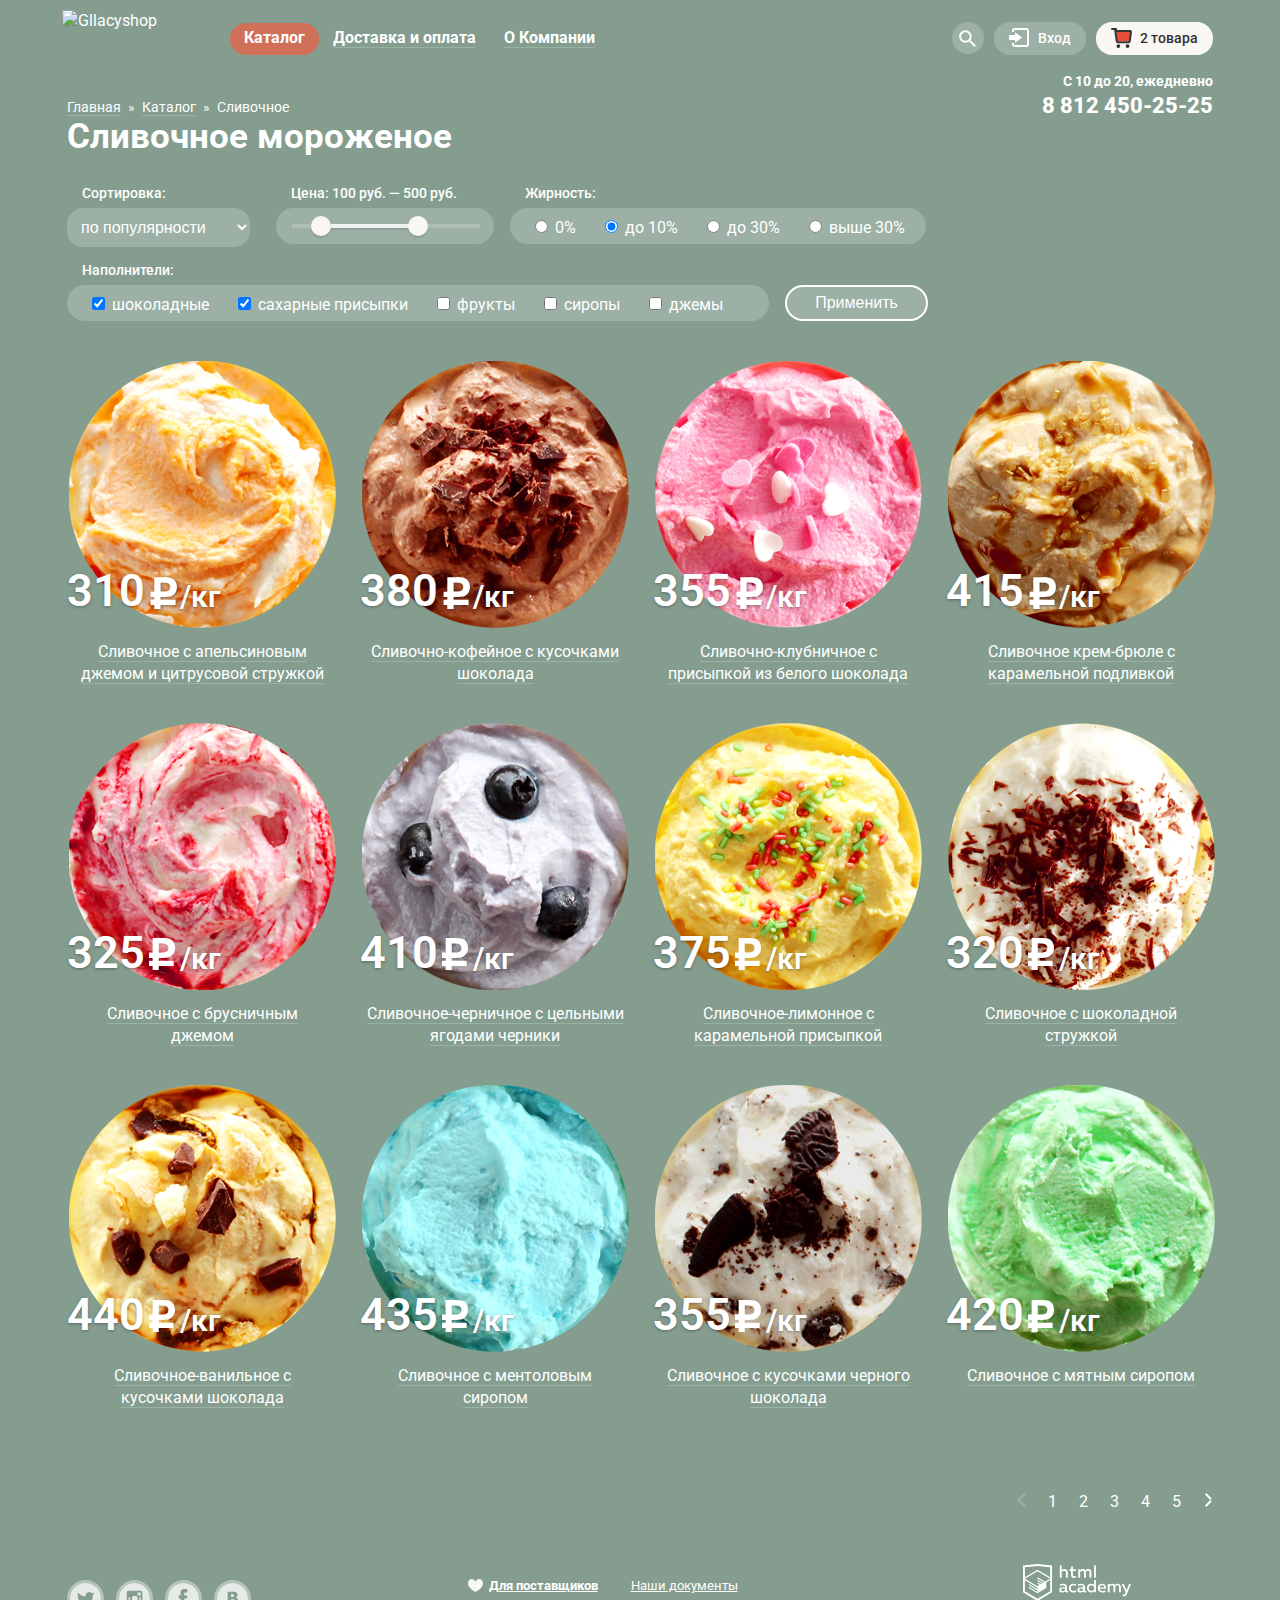
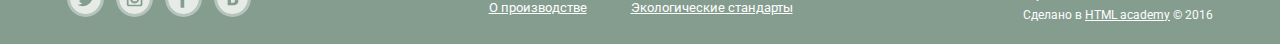
==== commit e81ed695: "окончательный вариант страниц" ====
--- a/catalog.html
+++ b/catalog.html
@@ -31,16 +31,16 @@
                 <li class="active-search">
                   <a class="info-btn search" href="#"></a>
                   <form class="search-form" action="https://echo.htmlacademy.ru" method="post">
-                    <label class="search-tip" for="option-field">Что ищем?</label>
-                    <input type="search" name="search" placeholder="Что ищем?">
+                    <label class="search-tip">Что ищем?</label>
+                    <input type="text" name="search" placeholder="Что ищем?">
                   </form>
                 </li>
                 <li class="active-login">
                   <a class="info-btn login" href="#">Вход</a> 
                   <form class="login-form" action="https://echo.htmlacademy.ru" method="post">
-                    <label class="email-tip" for="option-field">Электронная почта</label>
+                    <label class="email-tip">Электронная почта</label>
                     <input type="email" name="email" placeholder="Электронная почта">
-                    <label class="password-tip" for="option-field">Пароль</label>
+                    <label class="password-tip">Пароль</label>
                     <input type="password" name="password" placeholder="Пароль">
                     <button class="login-btn" type="submit">Войти</button>
                     <div class="reg">               
@@ -66,7 +66,7 @@
                       <p>1,5 кг х 300 руб.</p>
                       <p>450 руб.</p>
                     </div>
-                    <p class="total"><span class="delimiter">Итого: 750 руб.</p>
+                    <p class="total"><span class="delimiter"></span>Итого: 750 руб.</p>
                     <a class="buy" href="#">Оформить заказ</a>
                   </div>
                 </li>
@@ -115,28 +115,28 @@
           <p class="filter-title">Жирность:</p>
           <div class="fat-button">
             <input type="radio" name="fat" value="0%">
-              <label for="option-field">0%</label>
+              <label>0%</label>
             <input type="radio" name="fat" value="до 10%" checked>
-              <label for="option-field">до 10%</label>
+              <label>до 10%</label>
             <input type="radio" name="fat" value="до 30%">
-              <label for="option-field">до 30%</label>
+              <label>до 30%</label>
             <input type="radio" name="fat" value="выше 30%">
-              <label for="option-field">выше 30%</label>
+              <label>выше 30%</label>
           </div>
         </div>
         <div class="filters filter-topping">
           <p class="filter-title">Наполнители:</p>
           <div class="topping-button">
             <input type="checkbox" name="topping" value="chocolate" checked>
-              <label for="option-field">шоколадные</label>
+              <label>шоколадные</label>
             <input type="checkbox" name="topping" value="sugar" checked>
-              <label for="option-field">сахарные присыпки</label>
+              <label>сахарные присыпки</label>
             <input type="checkbox" name="topping" value="fruit">
-              <label for="option-field">фрукты</label>
+              <label>фрукты</label>
             <input type="checkbox" name="topping" value="sirup">
-              <label for="option-field">сиропы</label>
+              <label>сиропы</label>
             <input type="checkbox" name="topping" value="jam">
-              <label for="option-field">джемы</label>
+              <label>джемы</label>
           </div>
         </div> 
         <input class="filters box-use" type="submit" value="Применить">
--- a/css/style.css
+++ b/css/style.css
@@ -11,7 +11,10 @@
 .inner-page {
   color: #ffffff;
 }
-
+img {
+	max-width: 100%;
+	height: auto;
+}
 h1 {
   font-size: 60px; 
   line-height: 60px;
@@ -126,6 +129,7 @@
 }
 
 .main-header {
+	min-height: 102px;
   color: #ffffff;
 }
 
@@ -296,7 +300,6 @@
   height: 63px;
   padding: 0;
   margin-right: 10px;
-  opacity: 0.15;
 }
 
 .main-navigation .logo-inner img{
@@ -398,12 +401,14 @@
   display: none;
 }
 
-.search-form input[type="search"] {
-  min-width: 311px;
-  min-height: 26px;
+.search-form input[type="text"] {
+  min-width: 297px;
+  min-height: 24px;
   margin: 0;
+  margin-left: 15px;
+  margin-top: 18px; 
   margin-bottom: 20px;
-  padding-left: 8px;
+  padding-left: 14px;
   padding-top: 9px;
   padding-bottom: 9px;
   font-size: 16px; 
@@ -412,8 +417,6 @@
   font-weight: 700;
   border-radius: 5px;
   border: 1px solid #d3d3d2;
-  margin-left: 15px;
-  margin-top: 18px; 
 }
 
 .search-tip {
@@ -439,16 +442,21 @@
   display: block;
 }
 
-input[type="search"]:hover {
-	min-width: 309px;
+input[type="text"]:hover {
+	min-width: 297px;
   min-height: 24px;
-  padding-left: 6px;
+  padding-left: 14px;
   padding-top: 8px;
   padding-bottom: 8px;
   border: 2px solid #d3d3d2;
 }
 
-input[type="search"]:focus {
+input[type="text"]:focus {
+	min-width: 297px;
+  min-height: 24px;
+  padding-left: 14px;
+  padding-top: 8px;
+  padding-bottom: 8px;
   border: 2px solid #8fbdec;
   outline: none;
 }
@@ -588,6 +596,10 @@
 }
 
 .login-form input[type="email"]:focus {
+	min-width: 223px;
+  padding-left: 11px;
+  padding-top: 8px;
+  padding-bottom: 8px;
 	border: 2px solid #8fbdec;
 	outline: none;
 }
@@ -605,6 +617,10 @@
 }
 
 .login-form input[type="password"]:focus {
+	min-width: 223px;
+  padding-left: 11px;
+  padding-top: 8px;
+  padding-bottom: 8px;
 	border: 2px solid #8fbdec;
 	outline: none;
 }
@@ -769,8 +785,8 @@
 .basket-form {
   position: absolute;
   right: 0px;
-  top: 60px;
-  min-width: 539px;
+  top: 59px;
+  min-width: 540px;
   min-height: 242px;
   background: #f8f7f4;
   font-size: 13px; 
@@ -805,7 +821,7 @@
 .content-close {
   position: absolute;
   top: 10px;
-  left: 20px;
+  left: 15px;
   width: 12px;
   height: 12px;
   font-size: 0;
@@ -835,7 +851,7 @@
 .content-close {
   position: absolute;
   top: 10px;
-  left: 20px;
+  left: 15px;
   width: 12px;
   height: 12px;
   font-size: 0;
@@ -874,8 +890,8 @@
   display: inline-block;
   margin: 0;
   vertical-align: top;
-  margin-top: 30px;
-  margin-right: 27px; 
+  margin-top: 28px;
+  margin-right: 26px; 
 }
 
 .string-1 p:last-child {
@@ -886,7 +902,7 @@
   display: inline-block;
   vertical-align: top;
   margin-top: 25px; 
-  margin-right: 27px;
+  margin-right: 26px;
 }
 
 .string-2 p:last-child {
@@ -905,13 +921,13 @@
   width: 510px;
   background: #cacac7;
   right: 0px;
-  bottom: 32px;
+  bottom: 13px;
 }
 
 .total {
   text-align: right;
   margin-right: 12px;
-  margin-top: 20px;
+  margin-top: 18px;
   font-size: 15px;
   line-height: 18px;
   font-weight: 700;
@@ -921,24 +937,23 @@
   display: inline-block;
   position: absolute;
   text-decoration: none;
-  right: 10px;
+  min-width: 170px;
+  min-height: 20px;
+  right: 13px;
   bottom: 18px;
   font-size: 18px; 
   line-height: 24px;
   color: #ffffff; 
   font-weight: 700;
   background-color: #e84d37;
-  max-width: 170px;
   text-align: center;
-  border-radius: 24px;
-  padding-top: 9px;
+  border-radius: 22px;
+  padding-top: 11px;
   padding-bottom: 13px;
-  padding-left: 15px;
-  padding-right: 15px;
   background: -moz-linear-gradient(top, #f26843 0%, #e74a35 100%);
   background: -webkit-linear-gradient(top, #f26843 0%, #e74a35 100%);
   background: linear-gradient(to bottom, #f26843 0%, #e74a35 100%);
-  box-shadow: 0 2px 2px rgba(172, 16, 0, 0.64);
+  box-shadow: 0px 1px 2px 0px rgba(172, 16, 0, 0.004);
 }
 
 .buy:hover {
@@ -958,6 +973,7 @@
 
 .info {
   float: right;
+  min-width: 170px;
   text-align: right;
   margin: 0;
 }
@@ -1440,7 +1456,8 @@
 } 
 
 .product {
-  margin-bottom: 40px;
+	min-height: 330px;
+  margin-bottom: 32px;
 }
 
 .product-preview {
@@ -1678,7 +1695,7 @@
 }
 
 .metka-1 {
-	padding-right: 5px;
+	padding-right: 10px;
 }
 
 .metka-2 {
@@ -1870,6 +1887,8 @@
 }
 
 .mail:focus {
+	min-width: 350px;
+	min-height: 38px;
   border: 2px solid #8fbdec;
   outline: none;
 }
@@ -2274,6 +2293,10 @@
 }
 
 .commint-form input[type="text"]:focus {
+	min-width: 248px;
+	padding-left: 11px;
+  padding-top: 8px;
+  padding-bottom: 8px;
   border: 2px solid #8fbdec;
   outline: none;
 }
@@ -2292,15 +2315,20 @@
   padding-top: 7px;
   border-radius: 5px;
   margin-left: 24px; 
+  margin-bottom: 20px;
 }
 
 textarea:hover {
 	min-width: 408px;
   min-height: 143px;
+  padding-top: 7px;
   border: 2px solid #d3d3d2;
 }
 
 textarea:focus {
+	min-width: 408px;
+  min-height: 143px;
+  padding-top: 7px;
   border: 2px solid #8fbdec;
   outline: none;
 }
@@ -2314,7 +2342,6 @@
   background-color: #e84d37;
   border-radius: 20px;
   border: none;
-  margin-top: 20px;
   font-size: 18px; 
   line-height: 24px;
   color: #ffffff;
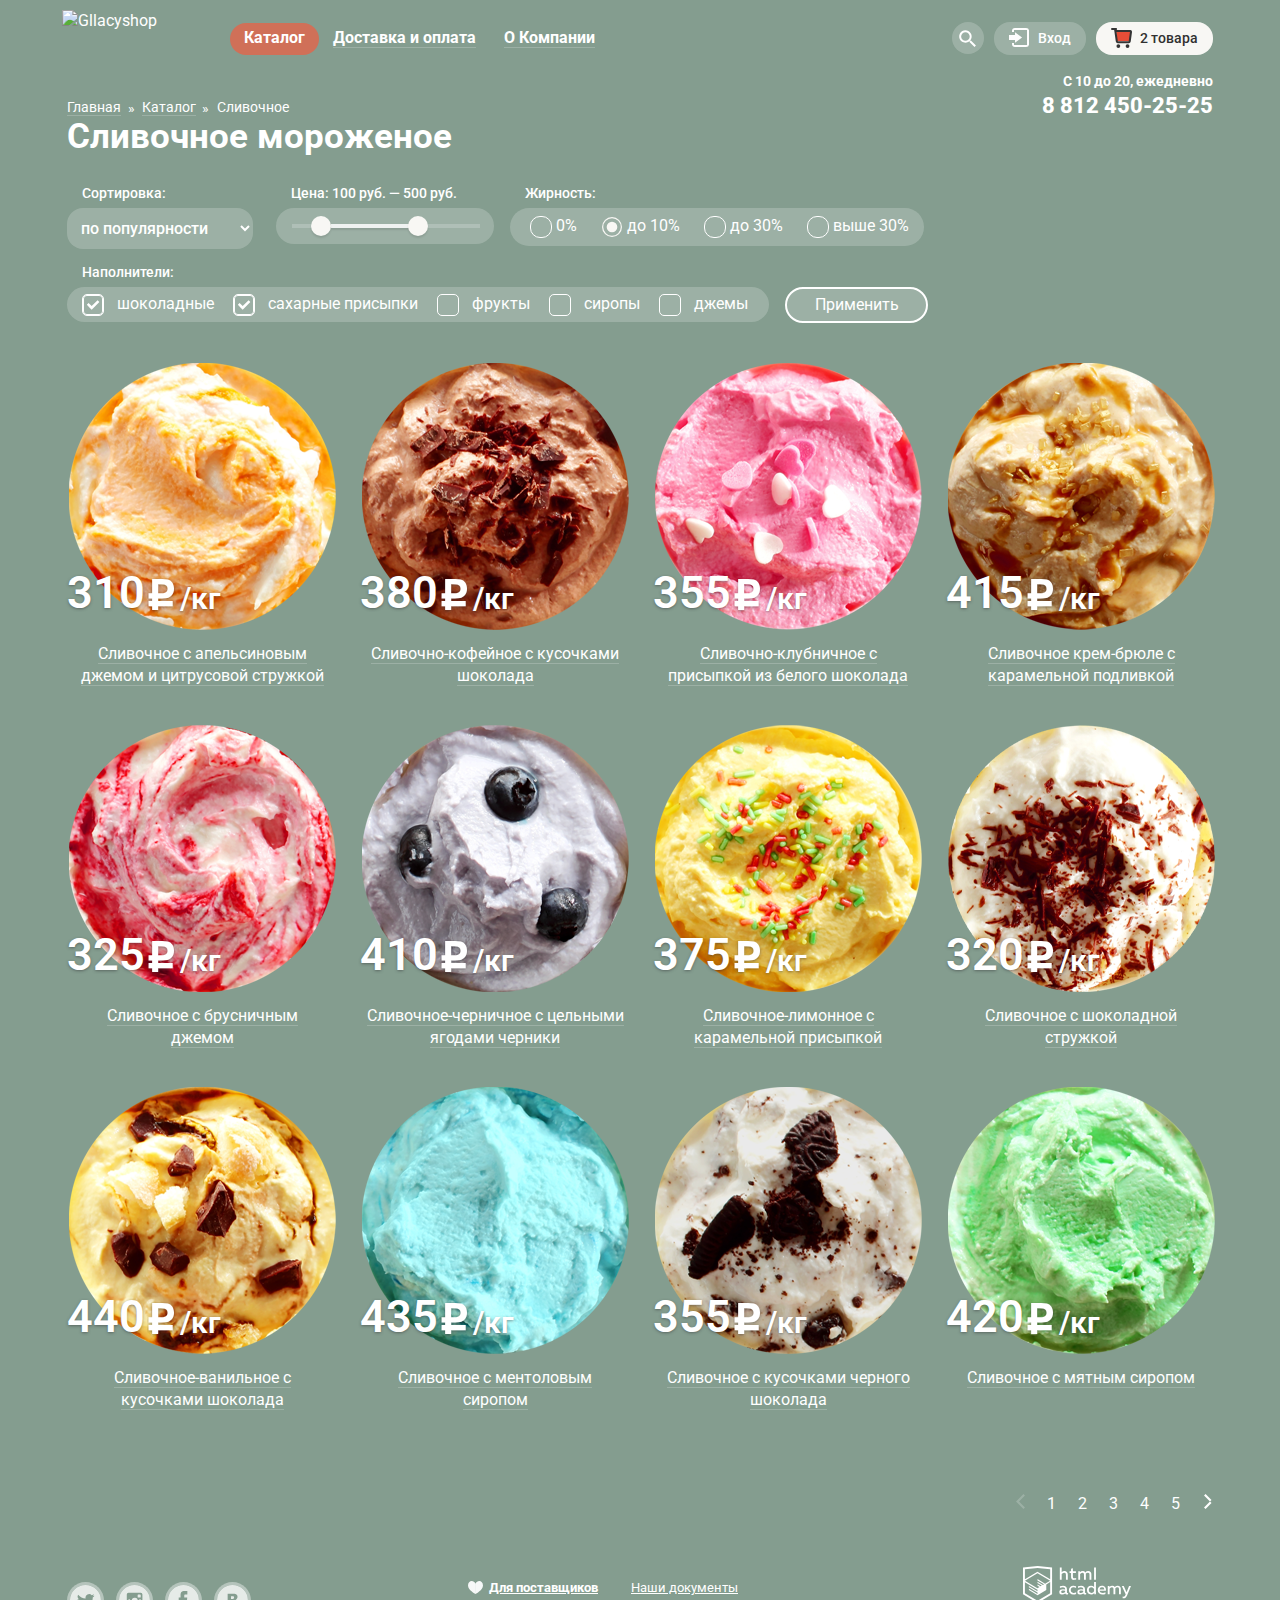
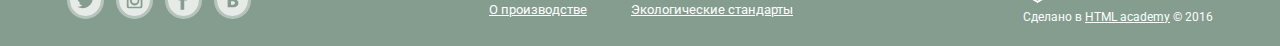
==== commit 8866ba31: "страницы с исправлениями" ====
--- a/catalog.html
+++ b/catalog.html
@@ -4,15 +4,15 @@
     <meta charset="utf-8">
     <link rel="stylesheet" href="https://fonts.googleapis.com/css?family=Roboto:400,700,500,300,900&subset=latin,cyrillic">
     <link rel="stylesheet" href="css/normalize.css">
-    <link rel="stylesheet" href="css/style.css">
-    <title>HTML Academy: Глейси</title>
+    <link rel="stylesheet" href="css/style.mini.css">
+    <title>HTML Academy: Глейси каталог</title>
   </head>
   <body class="inner-page">
 	  <header class="main-header">
           <div class="container clearfix">
             <nav class="main-navigation">
-              <a class="logo-inner" href="file:///Users/aleksandrponomarenko/Documents/133095-gllacy/index.html">
-                <img src="img/logo.svg" alt="Gllacyshop">
+              <a class="logo-inner" href="index.html">
+                <img src="img/logo.svg" alt="Gllacyshop" width="154" height="64">
               </a>  
               <ul class="main-menu">
                 <li class="active">
@@ -31,17 +31,20 @@
                 <li class="active-search">
                   <a class="info-btn search" href="#"></a>
                   <form class="search-form" action="https://echo.htmlacademy.ru" method="post">
-                    <label class="search-tip">Что ищем?</label>
-                    <input type="text" name="search" placeholder="Что ищем?">
+                    <label>
+                      <input type="text" name="search" placeholder="Что ищем?">
+                    </label>
                   </form>
                 </li>
                 <li class="active-login">
                   <a class="info-btn login" href="#">Вход</a> 
                   <form class="login-form" action="https://echo.htmlacademy.ru" method="post">
-                    <label class="email-tip">Электронная почта</label>
-                    <input type="email" name="email" placeholder="Электронная почта">
-                    <label class="password-tip">Пароль</label>
-                    <input type="password" name="password" placeholder="Пароль">
+                    <label>
+                      <input type="email" name="email" placeholder="Электронная почта">
+                    </label>
+                    <label>
+                      <input type="password" name="password" placeholder="Пароль">
+                    </label>
                     <button class="login-btn" type="submit">Войти</button>
                     <div class="reg">               
                       <a class="restore" href="#">Забыли пароль?</a>
@@ -50,18 +53,18 @@
                   </form>
                 </li>
                 <li class="active-basket">
-                  <a class="info-btn basket" href="#">2 товара</a>
+                  <a class="info-btn basket" href="#"><span class="separator">2 товара</span></a>
                   <div class="basket-form">
                     <div class="string-1">
                       <button class="content-close" type="button">Закрыть</button>
-                      <img src="img/basket-1.png" class="foto-basket" alt="фото">
+                      <img src="img/basket-1.png" class="foto-basket" alt="фото" width="33" height="33">
                       <p class="ware">Пломбир с апельсиновым джемом</p>
                       <p>1,5 кг х 200 руб.</p>
                       <p>300 руб.</p>
                     </div>
                     <div class="string-2">
                       <button class="content-close" type="button">Закрыть</button>
-                      <img src="img/basket-2.png" class="foto-basket" alt="фото">
+                      <img src="img/basket-2.png" class="foto-basket" alt="фото" width="33" height="33">
                       <p class="ware">Клубничный пломбир с присыпкой<br>   из белого шоколада</p>
                       <p>1,5 кг х 300 руб.</p>
                       <p>450 руб.</p>
@@ -82,13 +85,11 @@
     	<div class="title-page">
         <ul class="breadcrumbs">
           <li>
-            <a class="active" href="file:///Users/aleksandrponomarenko/Documents/133095-gllacy/index.html"><span class="line">Главная</span></a> 
+            <a class="active" href="index.html"><span class="line quotes">Главная</span></a> 
           </li>
-          <li>&raquo;</li>
           <li>
             <a class="active" href="#"><span class="line">Каталог</span></a>
           </li>
-          <li>&raquo;</li>
           <li class="current">Сливочное</li>
         </ul>
           <h1>Сливочное мороженое</h1>
@@ -114,29 +115,38 @@
         <div class="filters filter-fat">
           <p class="filter-title">Жирность:</p>
           <div class="fat-button">
-            <input type="radio" name="fat" value="0%">
-              <label>0%</label>
-            <input type="radio" name="fat" value="до 10%" checked>
-              <label>до 10%</label>
-            <input type="radio" name="fat" value="до 30%">
-              <label>до 30%</label>
-            <input type="radio" name="fat" value="выше 30%">
-              <label>выше 30%</label>
+            <label class="controls radio">
+              <input type="radio" name="fat" value="0%"><span class="indicator"></span> 0%
+            </label>
+            <label class="controls radio">
+              <input type="radio" name="fat" value="до 10%" checked><span class="indicator"></span> до 10%
+            </label>
+            <label class="controls radio">
+              <input type="radio" name="fat" value="до 30%"><span class="indicator"></span> до 30%
+            </label>
+            <label class="controls radio">
+              <input type="radio" name="fat" value="выше 30%"><span class="indicator"></span> выше 30%
+            </label>
           </div>
         </div>
         <div class="filters filter-topping">
           <p class="filter-title">Наполнители:</p>
           <div class="topping-button">
-            <input type="checkbox" name="topping" value="chocolate" checked>
-              <label>шоколадные</label>
-            <input type="checkbox" name="topping" value="sugar" checked>
-              <label>сахарные присыпки</label>
-            <input type="checkbox" name="topping" value="fruit">
-              <label>фрукты</label>
-            <input type="checkbox" name="topping" value="sirup">
-              <label>сиропы</label>
-            <input type="checkbox" name="topping" value="jam">
-              <label>джемы</label>
+            <label class="control checkbox">
+              <input type="checkbox" name="topping" value="chocolate" checked><span class="control-indicator"></span>шоколадные
+            </label>
+            <label class="control checkbox">
+              <input type="checkbox" name="topping" value="sugar" checked><span class="control-indicator"></span>сахарные присыпки
+            </label>
+            <label class="control checkbox">
+              <input type="checkbox" name="topping" value="fruit"><span class="control-indicator"></span>фрукты
+            </label>
+            <label class="control checkbox">
+              <input type="checkbox" name="topping" value="sirup"><span class="control-indicator"></span>сиропы
+            </label>
+            <label class="control checkbox">
+              <input type="checkbox" name="topping" value="jam"><span class="control-indicator"></span>джемы
+            </label>
           </div>
         </div> 
         <input class="filters box-use" type="submit" value="Применить">
@@ -145,40 +155,40 @@
         <div class="row-1">
           <div class="product-preview-mini">
             <div class="product-zoom">
-              <img src="img/product-foto-1.png" class="foto-preview" alt="фото1">
+              <img src="img/product-foto-1.png" class="foto-preview" alt="фото1" width="267" height="267">
               <p class="price">310</p>
               <p class="wt">/кг</p>
-              <img src="img/rub.svg" class="ruble" alt="P">
+              <img src="img/rub.svg" class="ruble" alt="P" width="31" height="36">
               <a class="preview-text" href="#"><span class="line">Сливочное с апельсиновым джемом и цитрусовой стружкой </span></a>
               <a class="zoom-btn" href="#">Быстрый просмотр</a>
             </div>
     			</div>
     			<div class="product-preview-mini">
             <div class="product-zoom">
-              <img src="img/product-foto-2.png" class="foto-preview" alt="фото2">
+              <img src="img/product-foto-2.png" class="foto-preview" alt="фото2" width="267" height="267">
               <p class="price">380</p> 
               <p class="wt">/кг</p>
-              <img src="img/rub.svg" class="ruble" alt="P">
+              <img src="img/rub.svg" class="ruble" alt="P" width="31" height="36">
               <a class="preview-text" href="#"><span class="line">Сливочно-кофейное с кусочками шоколада</span></a>
               <a class="zoom-btn" href="#">Быстрый просмотр</a>
             </div>  
           </div>
     			<div class="product-preview-mini">
             <div class="product-zoom">
-      				<img src="img/product-foto-3.png" class="foto-preview" alt="фото3">
+      				<img src="img/product-foto-3.png" class="foto-preview" alt="фото3" width="267" height="267">
               <p class="price">355</p> 
               <p class="wt">/кг</p>
-              <img src="img/rub.svg" class="ruble" alt="P">
+              <img src="img/rub.svg" class="ruble" alt="P" width="31" height="36">
               <a class="preview-text" href="#"><span class="line">Сливочно-клубничное с<br> присыпкой из белого шоколада</span></a>
               <a class="zoom-btn" href="#">Быстрый просмотр</a>
             </div>
     			</div>
     			<div class="product-preview-mini">
             <div class="product-zoom">
-      				<img src="img/product-foto-4.png" class="foto-preview" alt="фото4">
+      				<img src="img/product-foto-4.png" class="foto-preview" alt="фото4" width="267" height="267">
               <p class="price">415</p>
               <p class="wt">/кг</p>
-              <img src="img/rub.svg" class="ruble" alt="P"> 
+              <img src="img/rub.svg" class="ruble" alt="P" width="31" height="36"> 
               <a class="preview-text" href="#"><span class="line">Сливочное крем-брюле с карамельной подливкой</span></a>
               <a class="zoom-btn" href="#">Быстрый просмотр</a>
             </div>
@@ -187,40 +197,40 @@
         <div class="row-2">  
           <div class="product-preview-mini">
             <div class="product-zoom">
-              <img src="img/product-foto-5.png" class="foto-preview" alt="фото5">
+              <img src="img/product-foto-5.png" class="foto-preview" alt="фото5" width="267" height="267">
               <p class="price">325</p>
               <p class="wt">/кг</p>
-              <img src="img/p.svg" class="ruble" alt="P">
+              <img src="img/rub.svg" class="ruble" alt="P" width="31" height="36" >
               <a class="preview-text" href="#"><span class="line">Сливочное с брусничным<br> джемом</span></a>
               <a class="zoom-btn" href="#">Быстрый просмотр</a>
             </div>
           </div>
           <div class="product-preview-mini">
             <div class="product-zoom">
-              <img src="img/product-foto-6.png" class="foto-preview" alt="фото6">
+              <img src="img/product-foto-6.png" class="foto-preview" alt="фото6" width="267" height="267">
               <p class="price">410</p>
               <p class="wt">/кг</p>
-              <img src="img/p.svg" class="ruble" alt="P">
+              <img src="img/rub.svg" class="ruble" alt="P" width="31" height="36">
               <a class="preview-text" href="#"><span class="line">Сливочное-черничное с цельными ягодами черники</span></a>
               <a class="zoom-btn" href="#">Быстрый просмотр</a>
             </div>
           </div>
           <div class="product-preview-mini">
             <div class="product-zoom">
-              <img src="img/product-foto-7.png" class="foto-preview" alt="фото7">
+              <img src="img/product-foto-7.png" class="foto-preview" alt="фото7" width="267" height="267">
               <p class="price">375</p>
               <p class="wt">/кг</p>
-              <img src="img/p.svg" class="ruble" alt="P">
+              <img src="img/rub.svg" class="ruble" alt="P" width="31" height="36">
               <a class="preview-text" href="#"><span class="line">Сливочное-лимонное с карамельной присыпкой</span></a>
               <a class="zoom-btn" href="#">Быстрый просмотр</a>
             </div>
           </div>
           <div class="product-preview-mini">
             <div class="product-zoom">
-              <img src="img/product-foto-8.png" class="foto-preview" alt="фото8">
+              <img src="img/product-foto-8.png" class="foto-preview" alt="фото8" width="267" height="267">
               <p class="price">320</p>
               <p class="wt">/кг</p>
-              <img src="img/p.svg" class="ruble" alt="P">
+              <img src="img/rub.svg" class="ruble" alt="P" width="31" height="36">
               <a class="preview-text" href="#"><span class="line">Сливочное с шоколадной<br> стружкой</span></a>
               <a class="zoom-btn" href="#">Быстрый просмотр</a>
             </div>
@@ -229,40 +239,40 @@
         <div class="row-3">  
           <div class="product-preview-mini">
             <div class="product-zoom">
-              <img src="img/product-foto-9.png" class="foto-preview" alt="фото9">
+              <img src="img/product-foto-9.png" class="foto-preview" alt="фото9" width="267" height="267">
               <p class="price">440</p>
               <p class="wt">/кг</p>
-              <img src="img/p.svg" class="ruble" alt="P">
+              <img src="img/rub.svg" class="ruble" alt="P" width="31" height="36">
               <a class="preview-text" href="#"><span class="line">Сливочное-ванильное с<br> кусочками шоколада</span></a>
               <a class="zoom-btn" href="#">Быстрый просмотр</a>
             </div>
           </div>
           <div class="product-preview-mini">
             <div class="product-zoom">
-              <img src="img/product-foto-10.png" class="foto-preview" alt="фото10">
+              <img src="img/product-foto-10.png" class="foto-preview" alt="фото10" width="267" height="267">
               <p class="price">435</p>
               <p class="wt">/кг</p>
-              <img src="img/p.svg" class="ruble" alt="P">
+              <img src="img/rub.svg" class="ruble" alt="P" width="31" height="36">
               <a class="preview-text" href="#"><span class="line">Сливочное с ментоловым<br> сиропом</span></a>
               <a class="zoom-btn" href="#">Быстрый просмотр</a>
             </div>
           </div>
           <div class="product-preview-mini">
             <div class="product-zoom">
-              <img src="img/product-foto-11.png" class="foto-preview" alt="фото11">
+              <img src="img/product-foto-11.png" class="foto-preview" alt="фото11" width="267" height="267">
               <p class="price">355</p>
               <p class="wt">/кг</p>
-              <img src="img/p.svg" class="ruble" alt="P">
+              <img src="img/rub.svg" class="ruble" alt="P" width="31" height="36">
               <a class="preview-text" href="#"><span class="line">Сливочное с кусочками черного шоколада</span></a>
               <a class="zoom-btn" href="#">Быстрый просмотр</a>
             </div>
           </div>
           <div class="product-preview-mini">
             <div class="product-zoom">
-              <img src="img/product-foto-12.png" class="foto-preview" alt="фото12">
+              <img src="img/product-foto-12.png" class="foto-preview" alt="фото12" width="267" height="267">
               <p class="price">420</p>
               <p class="wt">/кг</p>
-              <img src="img/p.svg" class="ruble" alt="P">
+              <img src="img/rub.svg" class="ruble" alt="P" width="31" height="36">
               <a class="preview-text" href="#"><span class="line">Сливочное с мятным сиропом</span></a>
               <a class="zoom-btn" href="#">Быстрый просмотр</a>
             </div>
@@ -271,7 +281,7 @@
   		</div>
       <div class="page">
         <a href="#">
-          <img src="img/left.svg" class="metka-1" alt="влево">
+          <img src="img/left.svg" class="metka-1" alt="влево" width="9" height="14">
         </a>
         <a class="ring" href="#">1</a>
         <a class="ring" href="#">2</a>
@@ -279,7 +289,7 @@
         <a class="ring" href="#">4</a>
         <a class="ring" href="#">5</a>
         <a href="#">
-          <img src="img/right.svg" class="metka-2" alt="вправо">
+          <img src="img/right.svg" class="metka-2" alt="вправо" width="9" height="14">
         </a>
       </div>
     </main>
@@ -292,7 +302,7 @@
           <a class="social social-btn social-btn-vk" href="#">Вконтакт</a>
         </section>
         <div class="footer-detail">
-          <img src="img/heart.svg" class="heart" alt="сердце">
+          <img src="img/heart.svg" class="heart" alt="сердце" width="15" height="13">
           <div class="detail-1">
             <a class="detail-text bold" href="#">Для поставщиков</a>
             <a class="detail-text" href="#">О производстве</a>
@@ -304,7 +314,7 @@
         </div>
         <section class="footer-copyright">
           <div class="icon-logo">
-            <img src="img/logo-html.svg" alt="HTML academy">
+            <img src="img/logo-html.svg" alt="HTML academy" width="108" height="37">
             <p>Сделано в <a href="#">HTML academy</a> &copy; 2016</p>
           </div>
         </section>
--- a/css/style.mini.css
+++ b/css/style.mini.css
@@ -0,0 +1 @@
+body{background:#849d8f;color:#323232;font-weight:400;font-size:16px;line-height:22px;font-family:"Roboto","Arial",sans-serif;margin:0}.inner-page{color:#fff}img{max-width:100%;height:auto}h1{font-size:60px;line-height:60px;color:#fff;font-weight:700;font-family:"Roboto","Arial",sans-serif}.inner-page h1{position:relative;font-size:35px;line-height:39px;color:#fff;font-weight:700;font-family:"Roboto","Arial",sans-serif;margin:0;padding:0;top:2px}h2{font-size:35px;line-height:41px;color:#fff;font-weight:700;font-family:"Roboto","Arial",sans-serif}h3{font-size:24px;line-height:30px;color:#323232;font-weight:500;font-family:"Roboto","Arial",sans-serif}.line-1{border-bottom:1px solid rgba(255,255,255,0.2)}.line{border-bottom:1px solid rgba(255,255,255,0.2)}.line:hover,.line:active{border-bottom:1px solid #ffbc9e}.inner-page .line-1:hover,.inner-page .line-1:active{border:none}:focus::-moz-placeholder{color:transparent}:focus::-webkit-input-placeholder{color:transparent}:focus::-moz-placeholder{color:transparent}:focus:-moz-placeholder{color:transparent}:focus:-ms-input-placeholder{color:transparent}::-webkit-input-placeholder{font-size:14px;line-height:24px;color:#999;font-weight:400}::-moz-placeholder{font-size:14px;line-height:24px;color:#999;font-weight:400}.imput-1::-webkit-input-placeholder{font-size:16px;line-height:24px;color:#999;font-weight:400}.imput-1::-moz-placeholder{font-size:16px;line-height:24px;color:#999;font-weight:400}.clearfix::after{content:"";display:table;clear:both;display:table;clear:both}.container{width:1146px;margin:0 auto;padding:0 27px}.main-header{min-height:102px;color:#fff}.main-navigation{float:left;width:870px;min-height:63px}.main-navigation ul{margin:0;padding:0;list-style:none;font-size:0}.main-navigation li{display:inline-block;vertical-align:top;font-size:16px;line-height:18px;font-weight:700}.main-menu > li{display:inline-block;position:relative;z-index:1}.main-navigation a{display:block;padding:6px 14px 8px;margin-top:23px;color:#fff;text-decoration:none}.main-menu > .active > a:hover{color:#333;background:#f7f6f3;border-radius:16px}.inner-page .active a{background:#d07058;border-radius:16px;border:none}.inner-page .active a:hover{background:#d07058;border-radius:16px;color:#fff}.main-navigation a:active{box-shadow:inset 0 2px 1px 0 rgba(105,105,105,0.74)}.active-1 a:hover{color:#333;background:#f7f6f3;border-radius:16px}.main-menu .sub-menu{position:absolute;min-width:123px;min-height:170px;margin:0;padding:0;list-style:none;background:#f8f7f4;color:#323232;top:60px;left:-7px;border-radius:5px;display:none;box-shadow:0 20px 20px 0 rgba(0,0,0,0.4)}.sub-menu li{margin:0;padding:0;margin-top:7px}.underline{position:relative;font-weight:700;padding-bottom:5px}.underline::after{position:absolute;display:block;content:"";height:1px;width:120px;background:#d1d0ce;left:-10px;top:30px}.mane-navigation .active{position:relative}.main-navigation .active::after{content:"";position:absolute;width:100%;height:10px;background-color:transparent}li .new{padding-top:7px}.main-menu .sub-menu a{display:block;width:123px;font-size:14px;line-height:16px;font-weight:400;margin:0;padding:0;color:#333;padding-top:3px;padding-left:20px;padding-bottom:5px}.main-menu .sub-menu a:hover{background:#fbded7;box-shadow:none;color:#333}.main-menu .sub-menu a:active{background:#f6b5a5;box-shadow:none;color:#333}.main-menu > li:hover .sub-menu{display:block}.index-logo{position:relative;left:-5px}.main-navigation img{margin-right:10px;margin-top:10px}.main-navigation .logo-inner{position:relative;top:-23px;left:-5px;float:left;width:153px;height:63px;padding:0;margin-right:10px}.main-navigation .logo-inner img{width:153px;height:63px}.main-navigation .logo-inner:hover{background:none;opacity:1}.main-navigation .logo-inner:active{outline:none;box-shadow:none}.user-info{float:right;max-width:267px;min-height:40px;position:relative;margin-bottom:21px}.info-btn{color:#fff;text-decoration:none;display:block}.info-btn:hover{color:#323232;background:#f7f6f3;border-radius:16px}.user-info ul{margin:0;padding:0;list-style:none;font-size:0}.user-info li{display:inline-block;vertical-align:top;font-size:14px;line-height:16px;font-weight:500;margin-top:20px}.search{position:relative;display:inline-block;width:32px;height:32px;border-radius:16px;background:rgba(255,255,255,0.2);margin-left:5px;top:2px}.search::before{content:"";position:absolute;top:8px;left:7px;width:17px;height:17px;background:url(../img/sprite.svg) no-repeat;background-position:0 0}.search:hover::before{background-position:-25px 0}.search::after{content:"";position:absolute;display:block;height:10px;width:100%;bottom:-10px}.search-form{position:absolute;min-width:341px;min-height:84px;background:#f8f7f4;right:230px;top:60px;box-shadow:0 20px 20px 0 rgba(0,0,0,0.4);border-radius:6px;z-index:1;display:none}.search-form input[type="text"]{min-width:297px;min-height:24px;margin:0;margin-left:15px;margin-top:18px;margin-bottom:20px;padding-left:14px;padding-top:9px;padding-bottom:9px;font-size:16px;line-height:24px;color:#323232;font-weight:700;border-radius:5px;border:1px solid #d3d3d2}.active-search > .search:hover ~ .search-form{display:block}.search::after:hover ~ .search-form{display:block}.search-form:hover{display:block}input[type="text"]:hover{min-width:297px;min-height:24px;padding-left:14px;padding-top:8px;padding-bottom:8px;border:2px solid #d3d3d2}input[type="text"]:focus{min-width:297px;min-height:24px;padding-left:14px;padding-top:8px;padding-bottom:8px;border:2px solid #8fbdec;outline:none}.login{position:relative;width:48px;max-height:32px;border-radius:16px;background:rgba(255,255,255,0.2);padding-left:44px;padding-top:8px;padding-bottom:9px;margin-left:10px;margin-right:10px;top:2px;position:relative;width:48px;max-height:32px;border-radius:16px;background:rgba(255,255,255,0.2);padding-left:44px;padding-top:8px;padding-bottom:9px;margin-left:10px;margin-right:10px;top:2px}.login::before{content:"";position:absolute;top:6px;left:15px;width:20px;height:20px;background:url(../img/sprite.svg) no-repeat;background-position:0 -20px}.login:hover::before{background-position:-25px -20px}.login::after{content:"";position:absolute;display:block;height:10px;width:100%;bottom:-10px;left:0}.login-form{position:absolute;min-width:277px;min-height:84px;background:#f8f7f4;right:125px;top:60px;box-shadow:0 20px 20px 0 rgba(0,0,0,0.4);border-radius:6px;z-index:1;display:none}.login-form input[type="email"]{min-width:225px;margin:0;margin-bottom:20px;margin-top:18px;margin-left:20px;padding-left:13px;padding-top:9px;padding-bottom:9px;font-size:14px;line-height:24px;color:#999;font-weight:400;font-family:"Roboto","Arial",sans-serif;border-radius:5px;border:1px solid #d3d3d2}.login-form input[type="password"]{min-width:225px;margin:0;margin-bottom:20px;margin-left:20px;padding-left:13px;padding-top:9px;padding-bottom:9px;font-size:14px;line-height:24px;color:#999;font-weight:400;font-family:"Roboto","Arial",sans-serif;border-radius:5px;border:1px solid #d3d3d2}.login-form input[type="email"]:hover{min-width:223px;padding-left:11px;padding-top:8px;padding-bottom:8px;border:2px solid #d3d3d2}.login-form input[type="email"]:focus{min-width:223px;padding-left:11px;padding-top:8px;padding-bottom:8px;border:2px solid #8fbdec;outline:none}.login-form input[type="password"]:hover{min-width:223px;padding-left:11px;padding-top:8px;padding-bottom:8px;border:2px solid #d3d3d2}.login-form input[type="password"]:focus{min-width:223px;padding-left:11px;padding-top:8px;padding-bottom:8px;border:2px solid #8fbdec;outline:none}.login-btn{display:inline-block;position:relative;left:20px;bottom:23px;min-height:43px;min-width:100px;background-color:#e84d37;border-radius:20px;border:none;margin-top:25px;font-size:18px;line-height:24px;color:#fff;font-weight:700;font-family:"Roboto","Arial",sans-serif;background:-moz-linear-gradient(top,#f26843 0%,#e74a35 100%);background:-webkit-linear-gradient(top,#f26843 0%,#e74a35 100%);background:linear-gradient(to bottom,#f26843 0%,#e74a35 100%);box-shadow:0 2px 2px rgba(172,16,0,0.64)}.login-btn:hover{background:-moz-linear-gradient(top,#f58669 0%,#ec6f5e 100%);background:-webkit-linear-gradient(top,#f58669 0%,#ec6f5e 100%);background:linear-gradient(to bottom,#f58669 0%,#ec6f5e 100%);box-shadow:0 2px 2px rgba(172,16,0,1)}.login-btn:active{background:-moz-linear-gradient(top,#d84732 0%,#e1613e 100%);background:-webkit-linear-gradient(top,#d84732 0%,#e1613e 100%);background:linear-gradient(to bottom,#d84732 0%,#e1613e 100%);box-shadow:inset 0 2px 2px rgba(172,16,0,1)}.login-btn:focus{outline:none}.reg{position:absolute;left:140px;bottom:30px}.login-form a{display:block;text-decoration:underline;font-size:13px;line-height:14px;color:#323232;font-weight:400;font-family:"Roboto","Arial",sans-serif}.login-form a:hover,.login-form a:active{color:#ffbc9e}.restore{margin-bottom:5px}.active-login > .login:hover ~ .login-form{display:block}.login::after:hover ~ .login-form{display:block}.login-form:hover{display:block}.basket{position:relative;width:73px;max-height:32px;border-radius:16px;background:rgba(255,255,255,0.2);padding-left:44px;padding-top:8px;padding-bottom:9px;top:2px}.basket::before{content:"";position:absolute;top:6px;left:17px;width:22px;height:22px;background:url(../img/sprite.svg) no-repeat;background-position:0 -40px}.basket:hover::before{background-position:-25px -40px}.basket:active::before{background-position:-25px -40px}.inner-page .basket{position:relative;width:73px;max-height:32px;border-radius:16px;background:#f8f7f4;padding-left:44px;padding-top:8px;padding-bottom:9px;top:2px;color:#313131}.inner-page .basket::before{content:"";position:absolute;top:6px;left:15px;width:22px;height:22px;background:url(../img/sprite.svg) no-repeat;background-position:-25px -40px;z-index:1}.inner-page .basket::after{content:"";position:absolute;top:9px;left:20px;width:15px;height:10px;background:url(../img/sprite.svg) no-repeat;background-position:-50px -50px}.separator::after{content:"";position:absolute;display:block;height:10px;width:100%;bottom:-10px;left:0}.basket-form{position:absolute;right:0;top:59px;min-width:540px;min-height:242px;background:#f8f7f4;font-size:13px;line-height:16px;color:#323232;font-weight:400;font-family:"Roboto","Arial",sans-serif;box-shadow:0 20px 20px 0 rgba(0,0,0,0.4);border-radius:5px;z-index:1;display:none}.active-basket > .basket:hover ~ .basket-form{display:block}.basket::after:hover ~ .basket-form{display:block}.basket-form:hover{display:block}.string-1{position:relative;display:inline-block;vertical-align:top}.content-close{position:absolute;top:10px;left:15px;width:12px;height:12px;font-size:0;background-color:transparent;border:0;outline:0}.content-close::before,.content-close::after{content:"";position:absolute;left:1px;top:50px;width:12px;height:1px;background-color:#333;border-radius:1px}.string-2{position:relative;display:inline-block;vertical-align:top}.content-close{position:absolute;top:10px;left:15px;width:12px;height:12px;font-size:0;background-color:transparent;border:0;outline:0}.content-close::before,.content-close::after{content:"";position:absolute;left:1px;top:25px;width:12px;height:1px;background-color:#333;border-radius:1px}.content-close::before{transform:rotate(45deg)}.content-close::after{transform:rotate(-45deg)}.foto-basket{margin-left:40px;margin-top:20px;margin-right:12px}.string-1 p{display:inline-block;margin:0;vertical-align:top;margin-top:28px;margin-right:26px}.string-1 p:last-child{margin-right:0}.string-2 p{display:inline-block;vertical-align:top;margin-top:25px;margin-right:26px}.string-2 p:last-child{margin-right:0}.delimiter{position:relative}.delimiter::after{position:absolute;display:block;content:"";height:1px;width:510px;background:#cacac7;right:0;bottom:13px}.total{text-align:right;margin-right:12px;margin-top:18px;font-size:15px;line-height:18px;font-weight:700}.buy{display:inline-block;position:absolute;text-decoration:none;min-width:170px;min-height:20px;right:13px;bottom:18px;font-size:18px;line-height:24px;color:#fff;font-weight:700;background-color:#e84d37;text-align:center;border-radius:22px;padding-top:11px;padding-bottom:13px;background:-moz-linear-gradient(top,#f26843 0%,#e74a35 100%);background:-webkit-linear-gradient(top,#f26843 0%,#e74a35 100%);background:linear-gradient(to bottom,#f26843 0%,#e74a35 100%);box-shadow:0 1px 2px 0 rgba(172,16,0,0.004)}.buy:hover{background:-moz-linear-gradient(top,#f58669 0%,#ec6f5e 100%);background:-webkit-linear-gradient(top,#f58669 0%,#ec6f5e 100%);background:linear-gradient(to bottom,#f58669 0%,#ec6f5e 100%);box-shadow:0 2px 2px rgba(172,16,0,1)}.buy:active{border-radius:24px;background:-moz-linear-gradient(top,#d84732 0%,#e1613e 100%);background:-webkit-linear-gradient(top,#d84732 0%,#e1613e 100%);background:linear-gradient(to bottom,#d84732 0%,#e1613e 100%);box-shadow:inset 0 2px 2px rgba(172,16,0,1)}.info{float:right;min-width:170px;text-align:right;margin:0}.time{font-size:14px;line-height:16px;font-weight:700;margin:0;margin-top:-3px;margin-bottom:5px}.telepfone{font-size:22px;line-height:24px;font-weight:800;margin:0;margin-left:5px}.site-wrapper{min-width:1146px;min-height:584px;background-color:#849d8f;background-image:url(../img/slide-3.png);background-repeat:no-repeat;background-position:top center;transition:background-image .5s ease,background-color .5s ease}.site-wrapper:before,.site-wrapper:after{content:"";visibility:hidden;background-image:url(../img/slide-1.png)}.site-wrapper:after{background-image:url(../img/slide-2.png)}.content-wrapper{width:1200px;margin:0 auto;padding:0 27px}.slider{position:relative;padding-top:273px;text-align:center;color:#fff}.slide{display:none}.slide-title{position:relative;width:700px;margin:0 auto;font-size:60px;line-height:60px;color:#fff;font-weight:800;margin-bottom:30px}.slide-btn{display:inline-block;margin-bottom:41px;padding:12px 41px;font-weight:600;font-size:31px;line-height:41px;vertical-align:top;color:#fff;text-decoration:none;text-shadow:0 2px 5px rgba(160,32,11,0.76);background:#e84d37;background:-moz-linear-gradient(top,#f26843 0%,#e74a35 100%);background:-webkit-linear-gradient(top,#f26843 0%,#e74a35 100%);background:linear-gradient(to bottom,#f26843 0%,#e74a35 100%);border-radius:25px;box-shadow:0 2px 2px rgba(172,16,0,0.64)}.slide-btn:hover{background:-moz-linear-gradient(top,#f58669 0%,#ec6f5e 100%);background:-webkit-linear-gradient(top,#f58669 0%,#ec6f5e 100%);background:linear-gradient(to bottom,#f58669 0%,#ec6f5e 100%);box-shadow:0 2px 2px rgba(172,16,0,1)}.slide-btn:active{background:-moz-linear-gradient(top,#d84732 0%,#e1613e 100%);background:-webkit-linear-gradient(top,#d84732 0%,#e1613e 100%);background:linear-gradient(to bottom,#d84732 0%,#e1613e 100%);box-shadow:inset 0 2px 2px rgba(172,16,0,1)}input[type="radio"]{display:none}.slider-controls{position:absolute;bottom:25px;left:0;z-index:20;font-size:0}.slider-controls label{position:relative;display:inline-block;width:17px;height:17px;margin-right:8px;bottom:35px;vertical-align:top;background-color:transparent;border:2px solid #fff;border-radius:50%;cursor:pointer}.slider-controls label:hover{background:rgba(255,255,255,0.4)}#btn-1:checked ~ .site-wrapper #slide1,#btn-2:checked ~ .site-wrapper #slide2,#btn-3:checked ~ .site-wrapper #slide3{display:block}#btn-1:checked ~ .site-wrapper{background-color:#849d8f;background-image:url(../img/slide-3.png)}#btn-2:checked ~ .site-wrapper{background-color:#8996a6;background-image:url(../img/slide-2.png)}#btn-3:checked ~ .site-wrapper{background-color:#9d8b84;background-image:url(../img/slide-1.png)}#btn-1:checked ~ .site-wrapper label[for="btn-1"],#btn-2:checked ~ .site-wrapper label[for="btn-2"],#btn-3:checked ~ .site-wrapper label[for="btn-3"]{background-color:#fff}.title-page{position:relative;top:-19px}.breadcrumbs{margin:0;padding:0;list-style:none;font-size:14px;line-height:16px;color:#fff;font-weight:400;font-family:"Roboto","Arial",sans-serif}.breadcrumbs li{position:relative;display:inline;padding-right:4px}.breadcrumbs a{color:#fff;text-decoration:none;margin-right:14px}.quotes::before{content:"\00bb";position:absolute;display:block;left:61px;top:1px}.quotes::after{content:"\00bb";position:absolute;display:block;left:135px;top:1px}.breadcrumbs a:hover,.breadcrumbs a:active{color:#ffbc9e}.filters-all{margin:0;padding:0;margin-bottom:37px}.filters{display:inline-block;vertical-align:top;font-size:14px;line-height:16px;color:#fff;font-weight:500;margin-right:12px;margin-bottom:3px}.filters:nth-child(3){margin-right:0}.filters:nth-child(5){margin-right:0}.filter-collating{min-width:193px}.filter-title{margin:0;padding:0;margin-top:12px;padding-left:15px;margin-bottom:7px}select{position:relative;min-width:173px;min-height:36px;font-size:16px;line-height:18px;color:#fff;font-weight:500;border-radius:16px;padding:10px;background:rgba(255,255,255,0.2);border:none}select:focus{outline:none}select:hover{min-width:173px;min-height:36px;font-size:16px;line-height:18px;color:#323232;font-weight:500;border-radius:16px;padding:10px;background:rgba(255,255,255,1);border:none}.filter-price{width:218px}.range-controls{position:relative;width:218px;height:36px;background:rgba(255,255,255,0.2);border-radius:20px}.range-controls::before{content:"";position:absolute;top:16px;left:16px;width:188px;height:4px;background:rgba(255,255,255,0.2)}.range-controls::after{content:"";position:absolute;top:16px;left:55px;width:95px;height:4px;background:rgba(255,255,255,0.8);box-shadow:0 2px 2px 0 rgba(0,0,0,0.1)}.scale::before{content:"";position:absolute;top:8px;left:35px;width:20px;height:20px;border-radius:10px;background:#f8f7f4;box-shadow:0 2px 2px 0 rgba(0,0,0,0.1);z-index:1}.scale:hover::before{cursor:pointer}.scale::after{content:"";position:absolute;top:8px;left:132px;width:20px;height:20px;border-radius:10px;background:#f8f7f4;box-shadow:0 2px 2px 0 rgba(0,0,0,0.1);z-index:1}.scale:hover::after{cursor:pointer}.filter-fat{width:414px}.fat-button{position:relative;max-width:414px;background:rgba(255,255,255,0.2);border-radius:20px;font-size:16px;line-height:18px;color:#fff;font-weight:400;padding:8px 15px 8px 0}.filter-fat label{position:relative;margin:0;padding:0;margin-left:15px;padding-left:5px;cursor:pointer}.radio input{display:none}.radio input + .indicator{display:inline-block;border:1px solid #fff;width:20px;height:20px;border-radius:10px;vertical-align:middle}.radio input:checked + .indicator{background:url(../img/sprite.svg) no-repeat;background-position:-25px -177px;border:1px solid transparent}.radio input:disabled + .indicator{background:url(../img/sprite.svg) no-repeat;background-position:-50px -177px}.radio input:checked:disabled + .indicator{background:url(../img/sprite.svg) no-repeat;background-position:-75px -177px}.filter-topping .control-indicator{content:"";position:absolute;top:0;left:0;display:block;width:20px;height:20px;overflow:hidden}.filter-topping{width:702px}.topping-button{position:relative;max-width:702px;background:rgba(255,255,255,0.2);border-radius:20px;font-size:16px;line-height:18px;color:#fff;font-weight:400;padding-bottom:9px;padding-top:8px}.filter-topping label{position:relative;margin-left:15px;padding-left:35px;cursor:pointer}.checkbox input{display:none}.checkbox input + .control-indicator{display:inline-block;border:1px solid #fff;width:20px;height:20px;border-radius:5px}.checkbox input:checked + .control-indicator{background:url(../img/sprite.svg) no-repeat;background-position:-25px -200px}.checkbox input:disabled + .control-indicator{background:url(../img/sprite.svg) no-repeat;background-position:-50px -200px}.checkbox input:checked:disabled + .control-indicator{background:url(../img/sprite.svg) no-repeat;background-position:-75px -200px}.box-use{width:143px;height:36px;font-size:16px;line-height:18px;color:#fff;font-weight:400;border:2px solid #fff;background:rgba(255,255,255,0.2);border-radius:20px;margin-top:35px;color:#fff}.box-use:hover{color:#323232;background-color:#fff;border:none}.box-use:active{color:#323232;background-color:#ededed;box-shadow:inset 0 2px 1px 0 rgba(105,105,105,0.8);border:none}.box-use:focus{outline:none}.promo{margin-bottom:35px}.index-foto{height:495px;text-align:center}.promo-card{margin-bottom:40px}.card-1{background:#323232 url(../img/promo-card-1.jpg);background-repeat:no-repeat;position:relative;float:left;width:560px;max-height:410px;border-radius:15px;padding-bottom:35px}.card-2{background:#323232 url(../img/promo-card-2.jpg);background-repeat:no-repeat;position:relative;float:right;width:560px;max-height:410px;border-radius:15px;padding-bottom:35px}.promo-text{display:inline-block;margin:0;padding:0;margin-left:19px;margin-top:15px;margin-bottom:55px;font-size:18px;line-height:22px;color:#fff;font-weight:700}.title-card{margin:0;padding:0;margin-left:19px;margin-top:15px}.card-btn-1{text-decoration:none;font-size:18px;line-height:24px;color:#fff;font-weight:700;background-color:#e84d37;max-width:189px;text-align:center;border-radius:24px;margin-left:374px;background:-moz-linear-gradient(top,#f26843 0%,#e74a35 100%);background:-webkit-linear-gradient(top,#f26843 0%,#e74a35 100%);background:linear-gradient(to bottom,#f26843 0%,#e74a35 100%);box-shadow:0 2px 2px rgba(172,16,0,0.64);padding:9px 22px 13px 23px}.card-btn-2{text-decoration:none;font-size:18px;line-height:24px;color:#fff;font-weight:700;background-color:#e84d37;max-width:189px;text-align:center;border-radius:24px;margin-left:348px;background:-moz-linear-gradient(top,#f26843 0%,#e74a35 100%);background:-webkit-linear-gradient(top,#f26843 0%,#e74a35 100%);background:linear-gradient(to bottom,#f26843 0%,#e74a35 100%);box-shadow:0 2px 2px rgba(172,16,0,0.64);padding:9px 22px 13px 23px}.promo-card a:hover{background:-moz-linear-gradient(top,#f58669 0%,#ec6f5e 100%);background:-webkit-linear-gradient(top,#f58669 0%,#ec6f5e 100%);background:linear-gradient(to bottom,#f58669 0%,#ec6f5e 100%);box-shadow:0 2px 2px rgba(172,16,0,1)}.promo-card a:active{background:-moz-linear-gradient(top,#d84732 0%,#e1613e 100%);background:-webkit-linear-gradient(top,#d84732 0%,#e1613e 100%);background:linear-gradient(to bottom,#d84732 0%,#e1613e 100%);box-shadow:inset 0 2px 2px rgba(172,16,0,1)}.product-mini{font-size:0;text-align:center}.inner-page .product-mini{font-size:0;margin-bottom:42px;text-align:center}.product-preview-mini{position:relative;left:-5px;top:-5px;display:inline-block;width:267px;min-height:325px;margin-right:26px;margin-bottom:37px;vertical-align:top;font-size:16px}.product-preview-mini:nth-child(4n){margin-right:0}.product-zoom{position:absolute;width:270px;height:400px;padding:5px 5px 0;border-radius:6px;background:rgba(248,247,244,0);box-shadow:0 20px 20px 0 rgba(0,0,0,0)}.product-zoom:hover{position:absolute;width:270px;height:400px;padding:5px 5px 0;border-radius:6px;background:rgba(248,247,244,0.3);box-shadow:0 20px 20px 0 rgba(0,0,0,0.4);z-index:1}.zoom-btn{text-decoration:none;font-size:18px;line-height:24px;color:#fff;font-weight:500;background-color:#e84d37;max-width:200px;text-align:center;border-radius:19px;padding-top:7px;padding-bottom:11px;margin-left:35px;margin-top:10px;background:-moz-linear-gradient(top,#f26843 0%,#e74a35 100%);background:-webkit-linear-gradient(top,#f26843 0%,#e74a35 100%);background:linear-gradient(to bottom,#f26843 0%,#e74a35 100%);box-shadow:0 2px 2px rgba(172,16,0,0.64);display:none}.zoom-btn:hover{font-size:18px;line-height:24px;color:#fff;font-weight:500;z-index:0;background:-moz-linear-gradient(top,#f58669 0%,#ec6f5e 100%);background:-webkit-linear-gradient(top,#f58669 0%,#ec6f5e 100%);background:linear-gradient(to bottom,#f58669 0%,#ec6f5e 100%);box-shadow:0 2px 2px rgba(172,16,0,1)}.zoom-btn:active{font-size:18px;line-height:24px;color:#fff;font-weight:500;z-index:0;z-index:0;background:-moz-linear-gradient(top,#d84732 0%,#e1613e 100%);background:-webkit-linear-gradient(top,#d84732 0%,#e1613e 100%);background:linear-gradient(to bottom,#d84732 0%,#e1613e 100%);box-shadow:inset 0 2px 2px rgba(172,16,0,1)}.product-preview-mini > .product-preview-mini:hover ~ .product-zoom{display:block}.preview-text{display:block;font-size:16px;line-height:22px;color:#fff;font-weight:400;text-align:center;margin-top:7px;text-decoration:none}.preview-text:hover,.preview-text:active{color:#ffbc9e}.product-preview-mini:hover .zoom-btn{display:block}.hit{position:absolute;left:5px}.price{position:absolute;top:167px;left:5px;font-size:45px;line-height:45px;color:#fff;font-weight:600;text-shadow:0 1px 3px rgba(49,50,53,0.5)}.wt{position:absolute;top:188px;left:118px;font-size:30px;line-height:45px;color:#fff;font-weight:600;text-shadow:0 1px 3px rgba(49,50,53,0.5)}.ruble{position:absolute;top:220px;left:85px}.inner-page .ruble{position:absolute;top:220px;left:85px}.page{float:right;min-width:189px;min-height:25px;margin-bottom:30px}.page a{position:relative;display:inline-block;text-decoration:none;color:#fff}.metka-1{padding-right:10px}.metka-2{padding-left:10px}.ring{width:25px;height:25px;color:#fff;background:rgba(255,255,255,0);border-radius:15px;margin-right:2px;text-align:center;line-height:25px}.ring:hover{width:25px;height:25px;color:#fff;background:rgba(255,255,255,0.2);border-radius:15px;margin-right:2px;cursor:pointer}.ring:active{width:25px;height:25px;color:#323232;background:rgba(255,255,255,1);border-radius:15px}.features{position:relative;background:#f1e5d2 url(../img/waffle.jpg);background-repeat:repeat;margin-bottom:40px;min-width:1116px;max-height:505px;padding-top:10px;padding-bottom:10px;padding-left:20px;border-radius:15px}.features-item{position:relative;display:inline-block;min-width:540px;min-height:70px;margin-right:21px}.features-item :nth-child(2n){margin-right:0}.features-title{margin:0;margin-top:12px;margin-bottom:19px}.icon{position:absolute;top:-7px;left:1px}.features-text{max-width:484px;position:relative;left:57px;top:-10px;margin-bottom:5px}.info-block{margin:0;margin-bottom:39px}.content-blog{background:#323232 url(../img/foto-blog.jpg);background-repeat:no-repeat;background-position:-52px -225px;float:left;max-width:401px;max-height:790px;border-radius:15px;padding-bottom:82px;padding-right:159px}.blog-title{padding:0;margin:0;padding-left:19px;padding-top:21px;margin-bottom:4px;font-size:16px;line-height:22px;color:#323232;font-weight:500}.blog-text{display:inline-block;padding:0;margin:0;margin-left:19px;width:382px;text-align:left;font-size:24px;line-height:30px;color:#323232;font-weight:600}.content-blog a:hover,.content-blog a:active{color:#ffbc9e}.subscription{background:#f8f7f4 url(../img/subscription.png);background-repeat:repeat;position:relative;float:right;min-width:550px;min-height:210px;border-radius:15px;padding:5px}.block{min-height:210px;background:#f8f7f4;background-repeat:no-repeat;top:6px;left:6px;border-radius:10px}.subscription-text{position:absolute;width:510px;font-size:16px;line-height:22px;color:#5a5a5a;font-weight:400;text-align:left;left:27px;top:16px}.mail{position:absolute;min-width:352px;min-height:40px;left:26px;top:135px;border:1px solid #d3d3d2;border-radius:5px;font-size:16px;line-height:24px;color:#323232;font-weight:600;font-family:"Roboto","Arial",sans-serif;padding-left:14px}.mail:hover{min-width:350px;min-height:38px;border:2px solid #d3d3d2}.mail:focus{min-width:350px;min-height:38px;border:2px solid #8fbdec;outline:none}.block-btn{position:absolute;display:inline-block;left:405px;top:135px;min-height:43px;min-width:129px;background-color:#e84d37;border-radius:25px;border:none;font-size:18px;line-height:24px;color:#fff;font-weight:700;font-family:"Roboto","Arial",sans-serif;background:-moz-linear-gradient(top,#f26843 0%,#e74a35 100%);background:-webkit-linear-gradient(top,#f26843 0%,#e74a35 100%);background:linear-gradient(to bottom,#f26843 0%,#e74a35 100%);box-shadow:0 2px 2px rgba(172,16,0,0.64)}.block-btn:hover{background:-moz-linear-gradient(top,#f58669 0%,#ec6f5e 100%);background:-webkit-linear-gradient(top,#f58669 0%,#ec6f5e 100%);background:linear-gradient(to bottom,#f58669 0%,#ec6f5e 100%);box-shadow:0 2px 2px rgba(172,16,0,1)}.block-btn:active{background:-moz-linear-gradient(top,#d84732 0%,#e1613e 100%);background:-webkit-linear-gradient(top,#d84732 0%,#e1613e 100%);background:linear-gradient(to bottom,#d84732 0%,#e1613e 100%);box-shadow:inset 0 2px 2px rgba(172,16,0,1)}.block-btn:focus{outline:none}.contacts{position:relative}.contacts-detail{position:absolute;top:0;left:50%;margin-top:62px;margin-left:271px;background-color:#fefefe;min-width:277px;min-height:305px;border-radius:15px;padding-left:25px}.address.contacts-title{padding-top:14px}.address .contacts-info{margin-top:-13px}.phone .contacts-info{margin-top:-8px;margin-bottom:10px}.time .contacts-title{margin-top:-8px}.contacts-title{text-align:left;font-size:14px;line-height:20px;color:#323232;font-weight:400;font-family:"Roboto","Arial",sans-serif}.contacts-info{text-align:left;font-size:18px;line-height:24px;color:#323232;font-weight:700;font-family:"Roboto","Arial",sans-serif}.contacts-detail a{position:absolute;text-decoration:none;min-width:196px;text-align:center;font-size:18px;line-height:24px;color:#fefefe;font-weight:700;font-family:"Roboto","Arial",sans-serif;margin-top:20px;border-radius:20px;background:#f26843;background:-moz-linear-gradient(top,#f26843 0%,#e74a35 100%);background:-webkit-linear-gradient(top,#f26843 0%,#e74a35 100%);background:linear-gradient(to bottom,#f26843 0%,#e74a35 100%);border-radius:100px;box-shadow:0 2px 2px rgba(172,16,0,0.64);padding:7px 27px 12px}.contacts-detail a:hover{background:-moz-linear-gradient(top,#f58669 0%,#ec6f5e 100%);background:-webkit-linear-gradient(top,#f58669 0%,#ec6f5e 100%);background:linear-gradient(to bottom,#f58669 0%,#ec6f5e 100%);box-shadow:0 2px 2px rgba(172,16,0,1)}.contacts-detail a:active{background:-moz-linear-gradient(top,#d84732 0%,#e1613e 100%);background:-webkit-linear-gradient(top,#d84732 0%,#e1613e 100%);background:linear-gradient(to bottom,#d84732 0%,#e1613e 100%);box-shadow:inset 0 2px 2px rgba(172,16,0,1)}.main-footer{margin-top:20px;padding-bottom:20px}.footer a{color:#fff}.footer-social{float:left;width:270px;margin-right:26px;margin-top:16px}.social{display:inline-block;width:31px;height:31px;border-radius:20px;border:3px solid rgba(255,255,255,0.5);margin-right:8px}.social:hover{border-radius:20px;border:4px solid rgba(255,255,255,0.71);margin-right:6px}.social:active{border-radius:20px;border:3px solid rgba(255,255,255,0.7);margin-right:8px}.social-btn{display:inline-block;font-size:0;vertical-align:top;text-decoration:none;width:31px;height:31px;background:url(../img/sprite.svg) no-repeat;opacity:.8}.social-btn:hover{opacity:1}.social-btn:active{border-radius:20px;box-shadow:inset 0 2px 1px 0 rgba(136,136,136,0.84)}.social-btn-tw{background-position:0 -65px}.social-btn-inst{background-position:-35px -65px}.social-btn-fb{background-position:0 -100px}.social-btn-vk{background-position:-35px -100px}.footer-detail{position:relative;float:left;width:560px;font-size:13px;line-height:22px;color:#fefefe;font-weight:400;font-family:"Roboto","Arial",sans-serif}.footer-detail a{color:#fff}.footer-detail a:hover,.footer-detail a:active{color:#ffbc9e}.bold{font-size:13px;line-height:18px;color:#fff;font-weight:700;font-family:"Roboto","Arial",sans-serif}.detail-1{position:relative;display:inline-block;width:120px;left:108px;color:#fff;top:-5px;margin-top:16px}.detail-2{position:relative;display:inline-block;width:170px;left:127px;color:#fff;top:-5px;margin-top:16px}.heart{position:relative;left:105px;top:-25px}.footer-copyright{float:right;min-width:188px;max-height:58px;font-size:12px;line-height:18px;color:#fefefe;font-weight:400;font-family:"Roboto","Arial",sans-serif}.footer-copyright p{margin:0}.footer-copyright a{color:#fff}.footer-copyright a:hover,.footer-copyright a:active{color:#ffbc9e}@keyframes bounce{0%{transform:translateY(-2000px)}70%{transform:translateY(30px)}90%{transform:translateY(-10px)}100%{transform:translateY(0)}}@keyframes shake{0%,100%{transform:translateX(0)}10%,30%,50%,70%,90%{transform:translateX(-10px)}20%,40%,60%,80%{transform:translateX(10px)}}.modal-content{position:absolute;top:338px;left:50%;width:477px;min-height:442px;background:#f8f7f4;color:#323232;margin-left:-237px;border-radius:10px;display:none}.modal-content-show{display:block;animation:bounce .6s}.modal-error{animation:shake .6s}.modal-content-close{position:absolute;top:2px;right:-27px;font-size:0;border:0;outline:0;cursor:pointer;background-color:transparent}.modal-content-close::before,.modal-content-close::after{content:"";position:absolute;top:20px;left:-50px;width:22px;height:2px;background-color:#323232;border-radius:1px}.modal-content-close::before{transform:rotate(45deg)}.modal-content-close::after{transform:rotate(-45deg)}.modal-content-title{margin:0;padding:0;font-size:24px;line-height:28px;color:#323232;font-weight:500;font-family:"Roboto","Arial",sans-serif;margin-bottom:20px;margin-top:14px;margin-left:24px}.commint-form input[type="text"]{min-width:250px;margin:0;margin-bottom:20px;margin-left:24px;padding-left:13px;padding-top:9px;padding-bottom:9px;font-size:16px;line-height:24px;color:#323232;font-weight:600;font-family:"Roboto","Arial",sans-serif;border-radius:5px;border:none;border:1px solid #d3d3d2}.commint-form input[type="text"]:hover{min-width:248px;padding-left:11px;padding-top:8px;padding-bottom:8px;border:2px solid #d3d3d2}.commint-form input[type="text"]:focus{min-width:248px;padding-left:11px;padding-top:8px;padding-bottom:8px;border:2px solid #8fbdec;outline:none}textarea{min-width:410px;min-height:145px;font-size:16px;line-height:24px;color:#323232;font-weight:600;font-family:"Roboto","Arial",sans-serif;border:none;border:1px solid #d3d3d2;padding-left:13px;padding-top:7px;border-radius:5px;margin-left:24px;margin-bottom:20px}textarea:hover{min-width:408px;min-height:143px;padding-top:7px;border:2px solid #d3d3d2}textarea:focus{min-width:408px;min-height:143px;padding-top:7px;border:2px solid #8fbdec;outline:none}.modal-btn{display:inline-block;position:relative;left:315px;min-height:43px;min-width:138px;background-color:#e84d37;border-radius:20px;border:none;font-size:18px;line-height:24px;color:#fff;font-weight:700;font-family:"Roboto","Arial",sans-serif;background:-moz-linear-gradient(top,#f26843 0%,#e74a35 100%);background:-webkit-linear-gradient(top,#f26843 0%,#e74a35 100%);background:linear-gradient(to bottom,#f26843 0%,#e74a35 100%);box-shadow:0 2px 2px rgba(172,16,0,0.64)}.modal-btn:hover{background:-moz-linear-gradient(top,#f58669 0%,#ec6f5e 100%);background:-webkit-linear-gradient(top,#f58669 0%,#ec6f5e 100%);background:linear-gradient(to bottom,#f58669 0%,#ec6f5e 100%);box-shadow:0 2px 2px rgba(172,16,0,1)}.modal-btn:active{background:-moz-linear-gradient(top,#d84732 0%,#e1613e 100%);background:-webkit-linear-gradient(top,#d84732 0%,#e1613e 100%);background:linear-gradient(to bottom,#d84732 0%,#e1613e 100%);box-shadow:inset 0 2px 2px rgba(172,16,0,1)}.modal-btn:focus{outline:none}